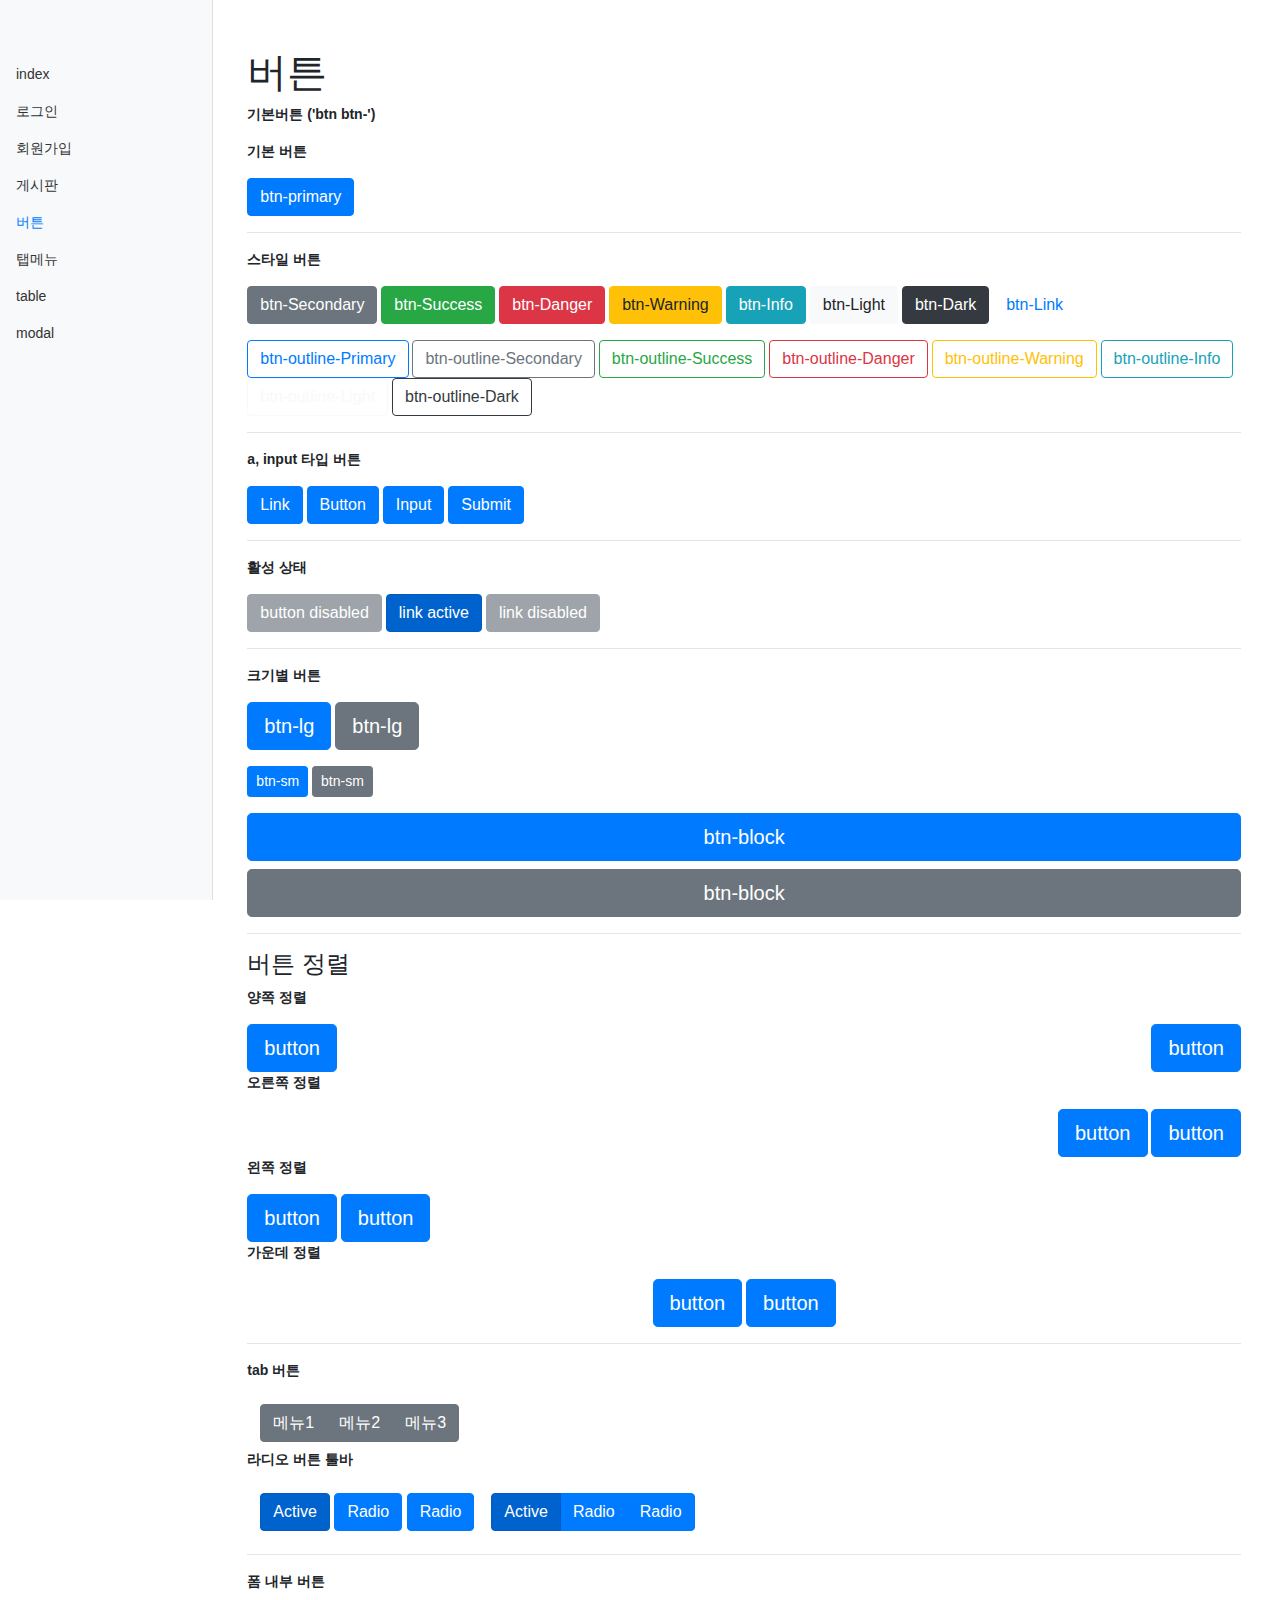
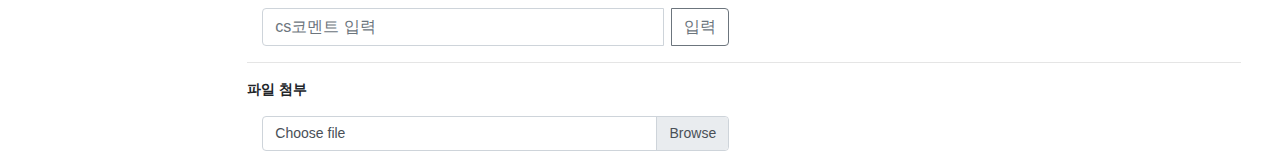
==== btn.html @ 397d5369 "어드민탬플릿" ====
<!doctype html>
<html lang="ko">

<head>
    <!-- Required meta tags -->
    <meta charset="utf-8">
    <meta name="viewport" content="width=device-width, initial-scale=1, shrink-to-fit=no">

    <!-- Bootstrap CSS -->
    <link rel="stylesheet" href="css/bootstrap.min.css" />
    <!-- admin custom CSS -->
    <link rel="stylesheet" href="css/admin_custom.css" />

    <title>어드민 템플릿-버튼</title>
</head>
<body>
    <!-- //mark : 컨테이너 -->
    <div class="container-fluid">
        <div class="row">
            <nav class="col-md-2 d-none d-md-block bg-light sidebar">
                <div class="sidebar-sticky">
                    <ul class="nav flex-column">
                        <li class="nav-item">
                            <a class="nav-link" href="index.html">
                                index
                            </a>
                        </li>
                        <li class="nav-item">
                            <a class="nav-link" href="login.html">
                                로그인
                            </a>
                        </li>
                        <li class="nav-item">
                            <a class="nav-link" href="join.html">
                                회원가입
                            </a>
                        </li>
                        <li class="nav-item">
                            <a class="nav-link" href="tabletype.html">
                                게시판
                            </a>
                        </li>
                        <li class="nav-item">
                            <a class="nav-link active" href="btn.html">
                                버튼
                            </a>
                        </li>
                        <li class="nav-item">
                            <a class="nav-link" href="tab.html">
                                탭메뉴
                            </a>
                        </li>
                        <li class="nav-item">
                            <a class="nav-link" href="table.html">
                                table
                            </a>
                        </li>
                        <li class="nav-item">
                            <a class="nav-link" href="modal.html">
                                modal
                            </a>
                        </li>
                    </ul>
                </div>
            </nav>
        </div>    
        
        <main role="main" class="col-md-9 ml-sm-auto col-lg-10 px-4">

            <h1>버튼</h1>
            <p><strong>기본버튼 ('btn btn-')</strong></p>

            <p><strong>기본 버튼</strong></p>
            <div>
                <button type="button" class="btn btn-primary">btn-primary</button>
            </div>
            <hr>

            <p><strong>스타일 버튼</strong></p>
            <p>
                <button type="button" class="btn btn-secondary">btn-Secondary</button>
                <button type="button" class="btn btn-success">btn-Success</button>
                <button type="button" class="btn btn-danger">btn-Danger</button>
                <button type="button" class="btn btn-warning">btn-Warning</button>
                <button type="button" class="btn btn-info">btn-Info</button>
                <button type="button" class="btn btn-light">btn-Light</button>
                <button type="button" class="btn btn-dark">btn-Dark</button>
                <button type="button" class="btn btn-link">btn-Link</button>  
            </p>
            <p>
                <button type="button" class="btn btn-outline-primary">btn-outline-Primary</button>
                <button type="button" class="btn btn-outline-secondary">btn-outline-Secondary</button>
                <button type="button" class="btn btn-outline-success">btn-outline-Success</button>
                <button type="button" class="btn btn-outline-danger">btn-outline-Danger</button>
                <button type="button" class="btn btn-outline-warning">btn-outline-Warning</button>
                <button type="button" class="btn btn-outline-info">btn-outline-Info</button>
                <button type="button" class="btn btn-outline-light">btn-outline-Light</button>
                <button type="button" class="btn btn-outline-dark">btn-outline-Dark</button>
            </p>
            <hr>

            <p><strong>a, input 타입 버튼</strong></p>
            <div>
                <a class="btn btn-primary" href="#" role="button">Link</a>
                <button class="btn btn-primary" type="submit">Button</button>
                <input class="btn btn-primary" type="button" value="Input">
                <input class="btn btn-primary" type="submit" value="Submit">
            </div>  
            <hr> 

            <p><strong>활성 상태</strong></p>
            <div>
                <button type="button" class="btn btn-secondary" disabled>button disabled</button>
                <a href="#" class="btn btn-primary active" role="button" aria-pressed="true">link active</a>
                <a href="#" class="btn btn-secondary disabled" role="button" aria-pressed="true">link disabled</a>
            </div>
            <hr>

            <p><strong>크기별 버튼</strong></p>
            <div>
                <p>
                    <button type="button" class="btn btn-primary btn-lg">btn-lg</button>
                    <button type="button" class="btn btn-secondary btn-lg">btn-lg</button>
                </p>
                <p>        
                    <button type="button" class="btn btn-primary btn-sm">btn-sm</button>
                    <button type="button" class="btn btn-secondary btn-sm">btn-sm</button>
                </p>          
                <p>
                    <button type="button" class="btn btn-primary btn-lg btn-block">btn-block</button>
                    <button type="button" class="btn btn-secondary btn-lg btn-block">btn-block</button>
                </p>
            </div>
            <hr>

            <h4>버튼 정렬</h4>
            <p><strong>양쪽 정렬</strong></p>
            <div class="row">
                <div class="col-6 text-left">
                    <button type="button" class="btn btn-primary btn-lg">button</button>
                </div>
                <div class="col-6 text-right">
                    <button type="button" class="btn btn-primary btn-lg">button</button>
                </div>
            </div>
            <p><strong>오른쪽 정렬</strong></p>
            <div class="row">
               <div class="col-12 text-right">
                    <div>   
                        <button type="button" class="btn btn-primary btn-lg">button</button>
                        <button type="button" class="btn btn-primary btn-lg">button</button>
                    </div>
                </div>
            </div>
            <p><strong>왼쪽 정렬</strong></p>
            <div class="row">
                <div class="col-12 text-left">
                   <div>
                        <button type="button" class="btn btn-primary btn-lg">button</button>
                        <button type="button" class="btn btn-primary btn-lg">button</button>
                    </div>
                </div>
            </div>
            <p><strong>가운데 정렬</strong></p>
            <div class="row">
                <div class="col-12 text-center">
                   <div>
                        <button type="button" class="btn btn-primary btn-lg">button</button>
                        <button type="button" class="btn btn-primary btn-lg">button</button>
                    </div>
                </div>
            </div>
            <hr>
            
            <p><strong>tab 버튼</strong></p>
            <div class="btn btn-group" role="group" aria-label="Basic example">
              <button type="button" class="btn btn-secondary">메뉴1</button>
              <button type="button" class="btn btn-secondary">메뉴2</button>
              <button type="button" class="btn btn-secondary">메뉴3</button>
            </div>

            <p><strong>라디오 버튼 툴바</strong></p>
            <div class="btn btn-group-toggle" data-toggle="buttons">
                <label class="btn btn-primary active">
                    <input type="radio" name="options" id="option1" autocomplete="off" checked> Active
                </label>
                <label class="btn btn-primary">
                    <input type="radio" name="options" id="option2" autocomplete="off"> Radio
                </label>
                <label class="btn btn-primary">
                    <input type="radio" name="options" id="option3" autocomplete="off"> Radio
                </label>
            </div>
            <div class="btn-group btn-group-toggle" data-toggle="buttons">
                <label class="btn btn-primary active">
                    <input type="radio" name="options" id="option" autocomplete="off" checked> Active
                </label>
                <label class="btn btn-primary">
                    <input type="radio" name="options" id="option" autocomplete="off"> Radio
                </label>
                <label class="btn btn-primary">
                    <input type="radio" name="options" id="option" autocomplete="off"> Radio
                </label>
            </div>
            <hr>
            
            <p><strong>폼 내부 버튼</strong></p>
            <div class="col-6 input-group">
                <input type="text" class="form-control mr-2" placeholder="cs코멘트 입력" aria-label="Recipient's username" aria-describedby="button-addon2">
                <div class="input-group-append">
                    <button class="btn btn-outline-secondary" type="button" id="button-addon2">입력</button>
                </div>
            </div>
            <hr>
            
            <p><strong>파일 첨부</strong></p>
            <div class="col-6 input-group">
                <div class="custom-file">
                    <input type="file" class="custom-file-input" id="inputGroupFile04" aria-describedby="inputGroupFileAddon04">
                    <label class="custom-file-label" for="inputGroupFile04">Choose file</label>
                </div>
            </div>
            

   
        </main>
        
    </div>
    <!-- end 컨테이너 -->


    <!-- Optional JavaScript -->
    <!-- jQuery first, then Popper.js, then Bootstrap JS -->
    <script src="js/jquery-3.4.1.min.js"></script>
    <script src="js/bootstrap.bundle.min.js"></script>
    <!-- admin custom JS -->
    <script src="js/admin_custom.js"></script>
    <script>
    </script>
</body>

</html>
---- css/admin_custom.css ----
@charset "utf-8";

body,
html {
    height: 100%;
}

body {
    font-size: .875rem;
}

.feather {
    width: 16px;
    height: 16px;
    vertical-align: text-bottom;
}

/*
 * Sidebar
 */

.sidebar {
    position: fixed;
    top: 0;
    bottom: 0;
    left: 0;
    z-index: 100;
    /* Behind the navbar */
    padding: 48px 0 0;
    /* Height of navbar */
    box-shadow: inset -1px 0 0 rgba(0, 0, 0, .1);
}

.sidebar-sticky {
    position: relative;
    top: 0;
    height: calc(100vh - 48px);
    padding-top: .5rem;
    overflow-x: hidden;
    overflow-y: auto;
    /* Scrollable contents if viewport is shorter than content. */
}

@supports ((position: -webkit-sticky) or (position: sticky)) {
    .sidebar-sticky {
        position: -webkit-sticky;
        position: sticky;
    }
}

.sidebar .nav-link {
    font-weight: 500;
    color: #333;
}

.sidebar .nav-link .feather {
    margin-right: 4px;
    color: #999;
}

.sidebar .nav-link.active {
    color: #007bff;
}

.sidebar .nav-link:hover .feather,
.sidebar .nav-link.active .feather {
    color: inherit;
}

.sidebar-heading {
    font-size: .75rem;
    text-transform: uppercase;
}

/*
 * Content
 */

[role="main"] {
    padding-top: 133px;
    /* Space for fixed navbar */
}

@media (min-width: 768px) {
    [role="main"] {
        padding-top: 48px;
        /* Space for fixed navbar */
    }
}

/*
 * //mark: Navbar
 */

.navbar-brand {
    padding-top: .75rem;
    padding-bottom: .75rem;
    font-size: 1rem;

}

.navbar .form-control {
    padding: .75rem 1rem;
    border-width: 0;
    border-radius: 0;
}

.form-control-dark {
    color: #fff;
    background-color: rgba(255, 255, 255, .1);
    border-color: rgba(255, 255, 255, .1);
}

.form-control-dark:focus {
    border-color: transparent;
    box-shadow: 0 0 0 3px rgba(255, 255, 255, .25);
}


/* //mark: login */
body.login_body {
    display: -ms-flexbox;
    display: flex;
    -ms-flex-align: center;
    align-items: center;
    padding-top: 40px;
    padding-bottom: 40px;
    background-color: #f5f5f5;
}

.form-signin {
    width: 100%;
    max-width: 330px;
    padding: 15px;
    margin: auto;
}

.form-signin .checkbox {
    font-weight: 400;
}

.form-signin .form-control {
    position: relative;
    box-sizing: border-box;
    height: auto;
    padding: 10px;
    font-size: 16px;
}

.form-signin .form-control:focus {
    z-index: 2;
}
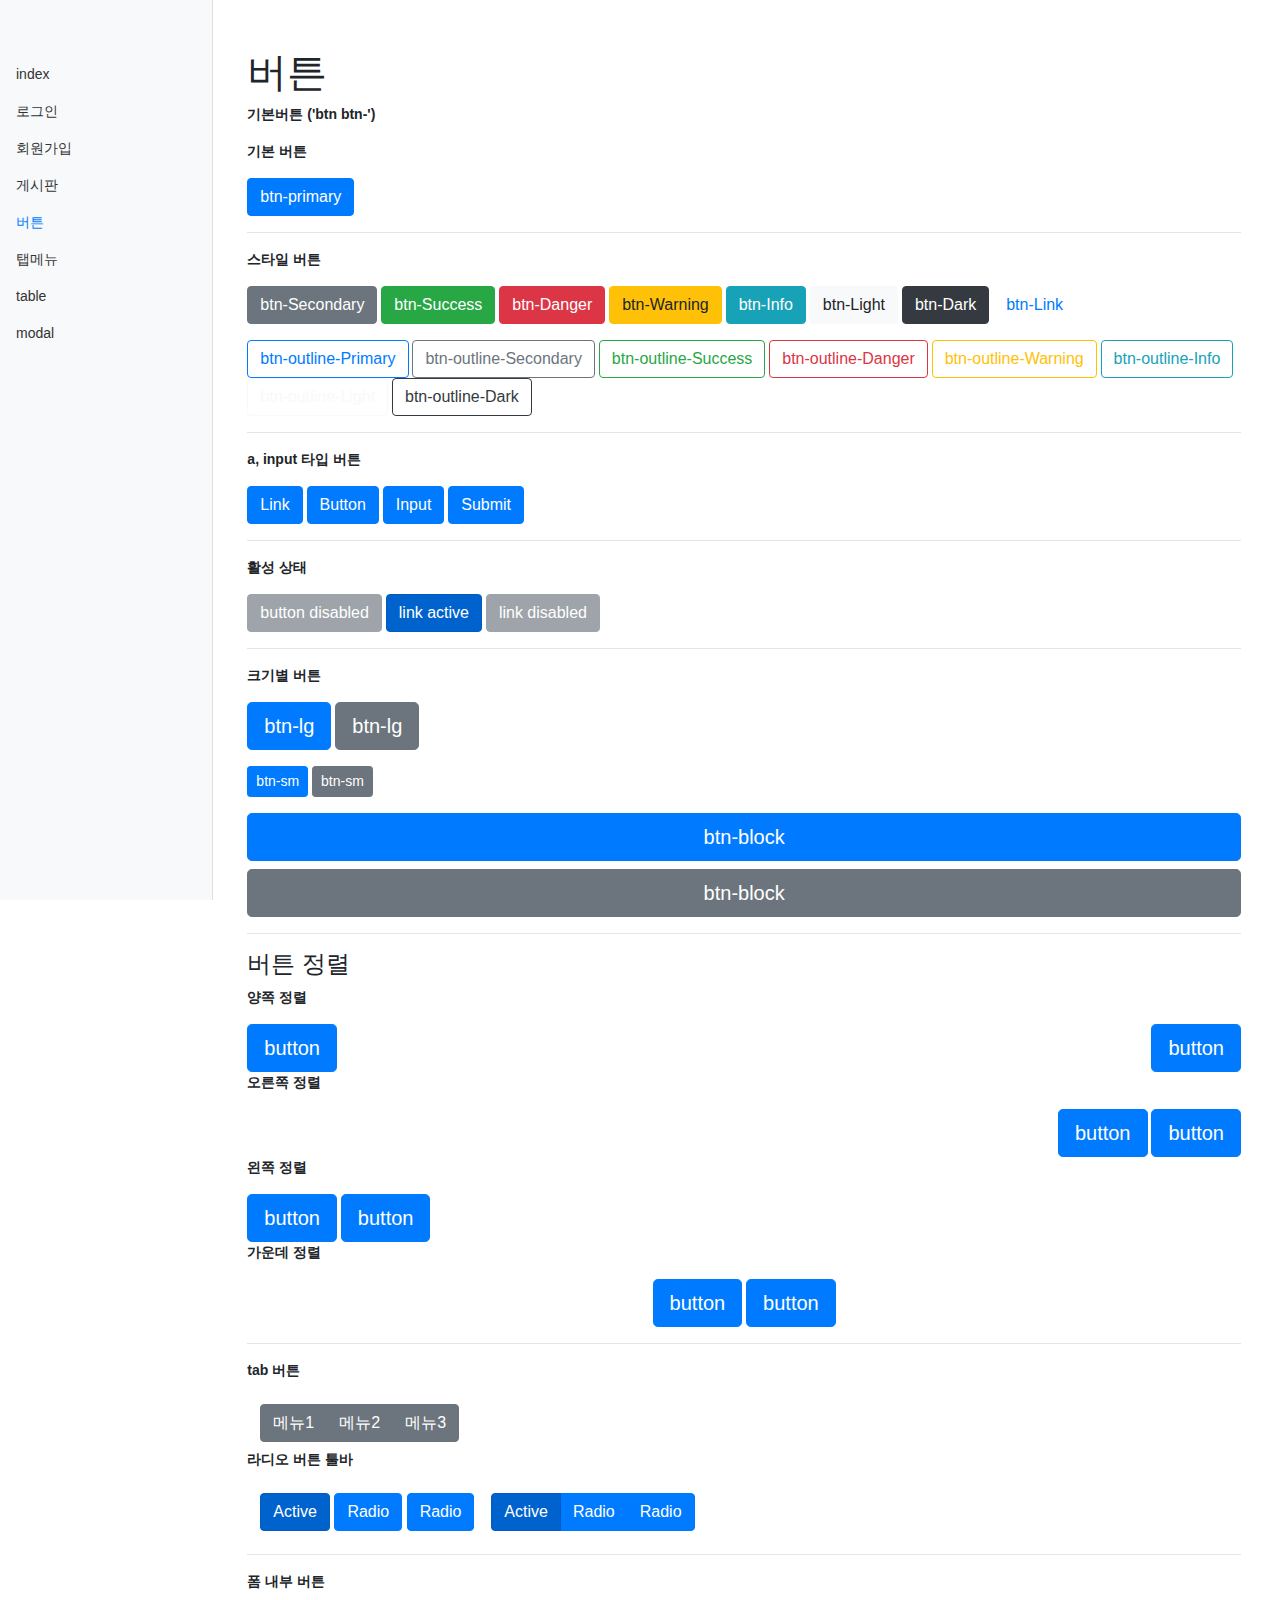
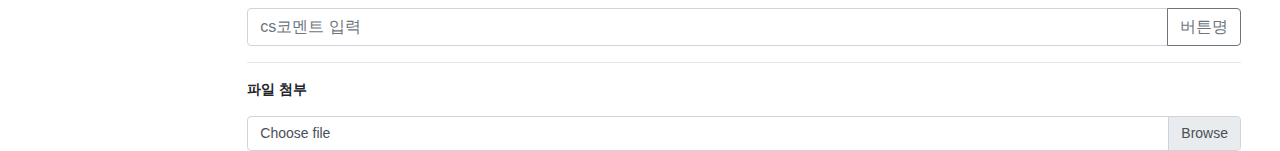
==== commit a441943e: "주소검색 모달 css 추가" ====
--- a/btn.html
+++ b/btn.html
@@ -205,16 +205,16 @@
             <hr>
             
             <p><strong>폼 내부 버튼</strong></p>
-            <div class="col-6 input-group">
-                <input type="text" class="form-control mr-2" placeholder="cs코멘트 입력" aria-label="Recipient's username" aria-describedby="button-addon2">
+            <div class="input-group">
+                <input type="text" class="form-control" placeholder="cs코멘트 입력" aria-label="Recipient's username" aria-describedby="button-addon2">
                 <div class="input-group-append">
-                    <button class="btn btn-outline-secondary" type="button" id="button-addon2">입력</button>
+                    <button class="btn btn-outline-secondary" type="button" id="button-addon2">버튼명</button>
                 </div>
             </div>
             <hr>
             
             <p><strong>파일 첨부</strong></p>
-            <div class="col-6 input-group">
+            <div class="input-group">
                 <div class="custom-file">
                     <input type="file" class="custom-file-input" id="inputGroupFile04" aria-describedby="inputGroupFileAddon04">
                     <label class="custom-file-label" for="inputGroupFile04">Choose file</label>
--- a/css/admin_custom.css
+++ b/css/admin_custom.css
@@ -150,3 +150,44 @@
 .form-signin .form-control:focus {
     z-index: 2;
 }
+
+/* modal */
+.modal-content .modal-header, 
+.modal-content .post_wrap .post_search,
+.modal-content .post_wrap .post_info{
+    padding: 20px;
+}
+.modal-content .post_wrap .post_body{
+    height: 350px;
+}
+.post_wrap .post_body .new_addr,
+.post_wrap .post_body .old_addr{
+    padding-bottom: 8px;
+}
+.post_wrap .post_body .border{
+    display: inline-block;
+    line-height: 38px;
+    width: 70px;
+    text-align: center;
+}
+.post_wrap .post_body .addr_txt{
+    display: inline-block;
+    margin-left: 20px;
+}
+.post_wrap .post_body .form-group .form-control,
+.post_wrap .post_body .form-group .btn{
+    margin-top: 15px;
+}
+.post_wrap .post_txt{
+    padding: 20px 20px 0 20px;
+}
+.post_wrap .post_txt strong{
+    float: left;
+    font-size: 16px;
+}
+.post_wrap .post_txt span{
+    float: right;
+}
+.post_body{
+    clear: both;
+}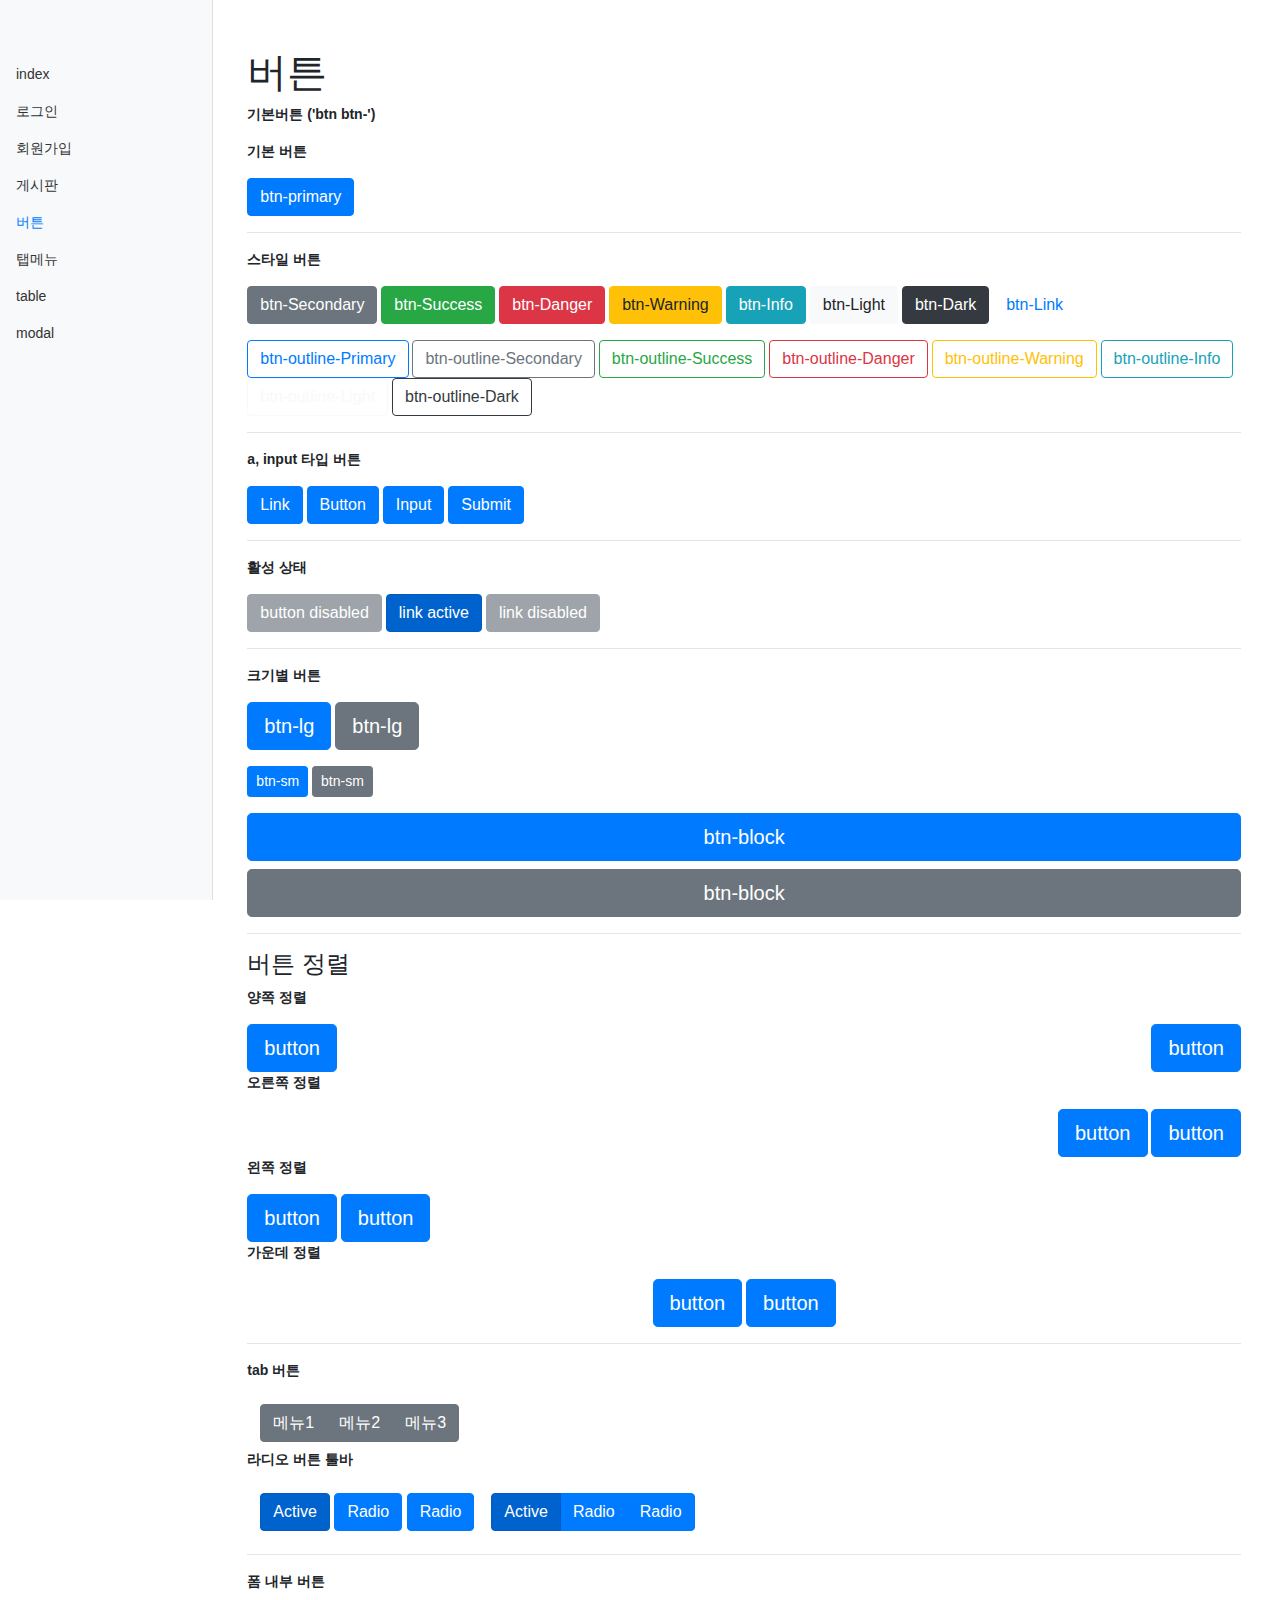
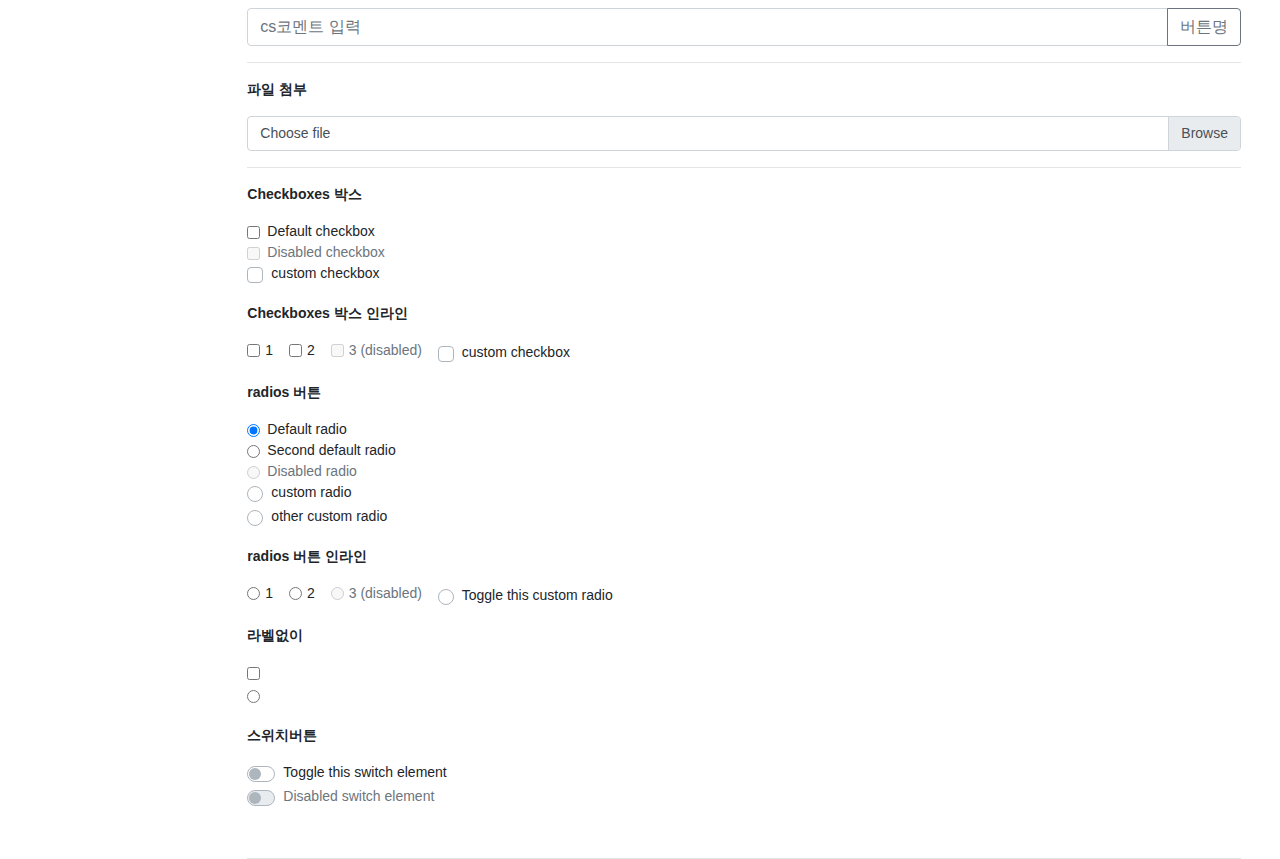
==== commit 1e230b96: "모달, 버튼 정리" ====
--- a/btn.html
+++ b/btn.html
@@ -221,6 +221,98 @@
                 </div>
             </div>
             
+            <hr class="mt-3 mb-3">
+            <p><strong>Checkboxes 박스</strong></p>
+            <div class="form-check">
+                <input class="form-check-input" type="checkbox" value="" id="defaultCheck1">
+                <label class="form-check-label" for="defaultCheck1">Default checkbox</label>
+            </div>
+            <div class="form-check">
+                <input class="form-check-input" type="checkbox" value="" id="defaultCheck2" disabled>
+                <label class="form-check-label" for="defaultCheck2">Disabled checkbox</label>
+            </div>
+            <div class="custom-control custom-checkbox">
+                <input type="checkbox" class="custom-control-input" id="customCheck1">
+                <label class="custom-control-label" for="customCheck1">custom checkbox</label>
+            </div>
+
+            <p class="mt-3"><strong>Checkboxes 박스 인라인</strong></p>
+            <div class="form-check form-check-inline">
+                <input class="form-check-input" type="checkbox" id="inlineCheckbox1" value="option1">
+                <label class="form-check-label" for="inlineCheckbox1">1</label>
+            </div>
+            <div class="form-check form-check-inline">
+                <input class="form-check-input" type="checkbox" id="inlineCheckbox2" value="option2">
+                <label class="form-check-label" for="inlineCheckbox2">2</label>
+            </div>
+            <div class="form-check form-check-inline">
+                <input class="form-check-input" type="checkbox" id="inlineCheckbox3" value="option3" disabled>
+                <label class="form-check-label" for="inlineCheckbox3">3 (disabled)</label>
+            </div>
+            <div class="custom-control custom-checkbox custom-control-inline">
+                <input type="checkbox" class="custom-control-input" id="custominlineCheck1">
+                <label class="custom-control-label" for="custominlineCheck1">custom checkbox</label>
+            </div>
+
+            <p class="mt-3"><strong>radios 버튼</strong></p>
+            <div class="form-check">
+                <input class="form-check-input" type="radio" name="exampleRadios" id="exampleRadios1" value="option1" checked>
+                <label class="form-check-label" for="exampleRadios1">Default radio</label>
+            </div>
+            <div class="form-check">
+                <input class="form-check-input" type="radio" name="exampleRadios" id="exampleRadios2" value="option2">
+                <label class="form-check-label" for="exampleRadios2">Second default radio</label>
+            </div>
+            <div class="form-check">
+                <input class="form-check-input" type="radio" name="exampleRadios" id="exampleRadios3" value="option3" disabled>
+                <label class="form-check-label" for="exampleRadios3">Disabled radio</label>
+            </div>
+            <div class="custom-control custom-radio">
+                <input type="radio" id="customRadio1" name="customRadio" class="custom-control-input">
+                <label class="custom-control-label" for="customRadio1">custom radio</label>
+            </div>
+            <div class="custom-control custom-radio">
+                <input type="radio" id="customRadio2" name="customRadio" class="custom-control-input">
+                <label class="custom-control-label" for="customRadio2">other custom radio</label>
+            </div>
+
+            <p class="mt-3"><strong>radios 버튼 인라인</strong></p>
+            <div class="form-check form-check-inline">
+                <input class="form-check-input" type="radio" name="inlineRadioOptions" id="inlineRadio1" value="option1">
+                <label class="form-check-label" for="inlineRadio1">1</label>
+            </div>
+            <div class="form-check form-check-inline">
+                <input class="form-check-input" type="radio" name="inlineRadioOptions" id="inlineRadio2" value="option2">
+                <label class="form-check-label" for="inlineRadio2">2</label>
+            </div>
+            <div class="form-check form-check-inline">
+                <input class="form-check-input" type="radio" name="inlineRadioOptions" id="inlineRadio3" value="option3" disabled>
+                <label class="form-check-label" for="inlineRadio3">3 (disabled)</label>
+            </div>
+            <div class="custom-control custom-radio custom-control-inline">
+                <input type="radio" id="customRadioInline1" name="customRadioInline1" class="custom-control-input">
+                <label class="custom-control-label" for="customRadioInline1">Toggle this custom radio</label>
+            </div>
+        
+            <p class="mt-3"><strong>라벨없이</strong></p>
+            <div class="form-check">
+                <input class="form-check-input position-static" type="checkbox" id="blankCheckbox" value="option1" aria-label="...">
+            </div>
+            <div class="form-check">
+                <input class="form-check-input position-static" type="radio" name="blankRadio" id="blankRadio1" value="option1" aria-label="...">
+            </div>
+        
+
+            <p class="mt-3"><strong>스위치버튼</strong></p>
+            <div class="custom-control custom-switch">
+                <input type="checkbox" class="custom-control-input" id="customSwitch1">
+                <label class="custom-control-label" for="customSwitch1">Toggle this switch element</label>
+            </div>
+            <div class="custom-control custom-switch">
+                <input type="checkbox" class="custom-control-input" disabled id="customSwitch2">
+                <label class="custom-control-label" for="customSwitch2">Disabled switch element</label>
+            </div>
+            <hr class="mt-5 mb-5">
 
    
         </main>
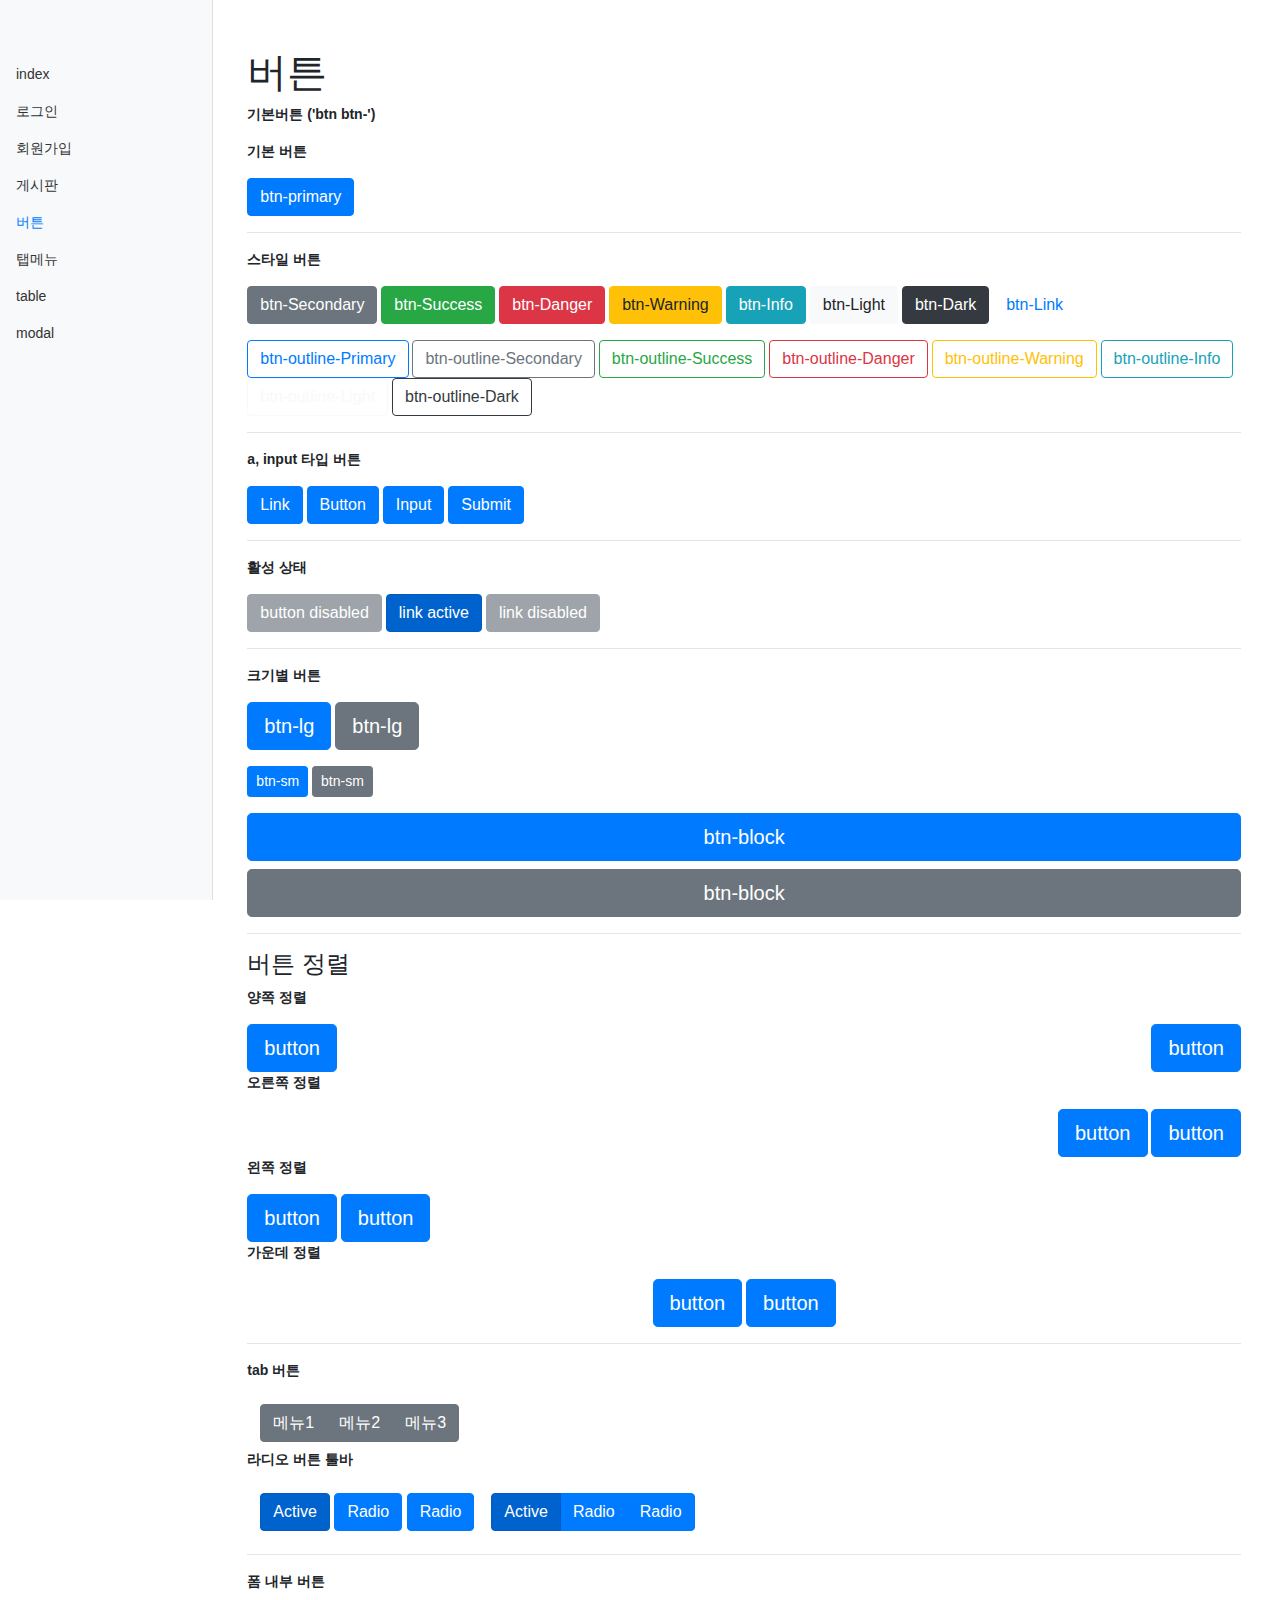
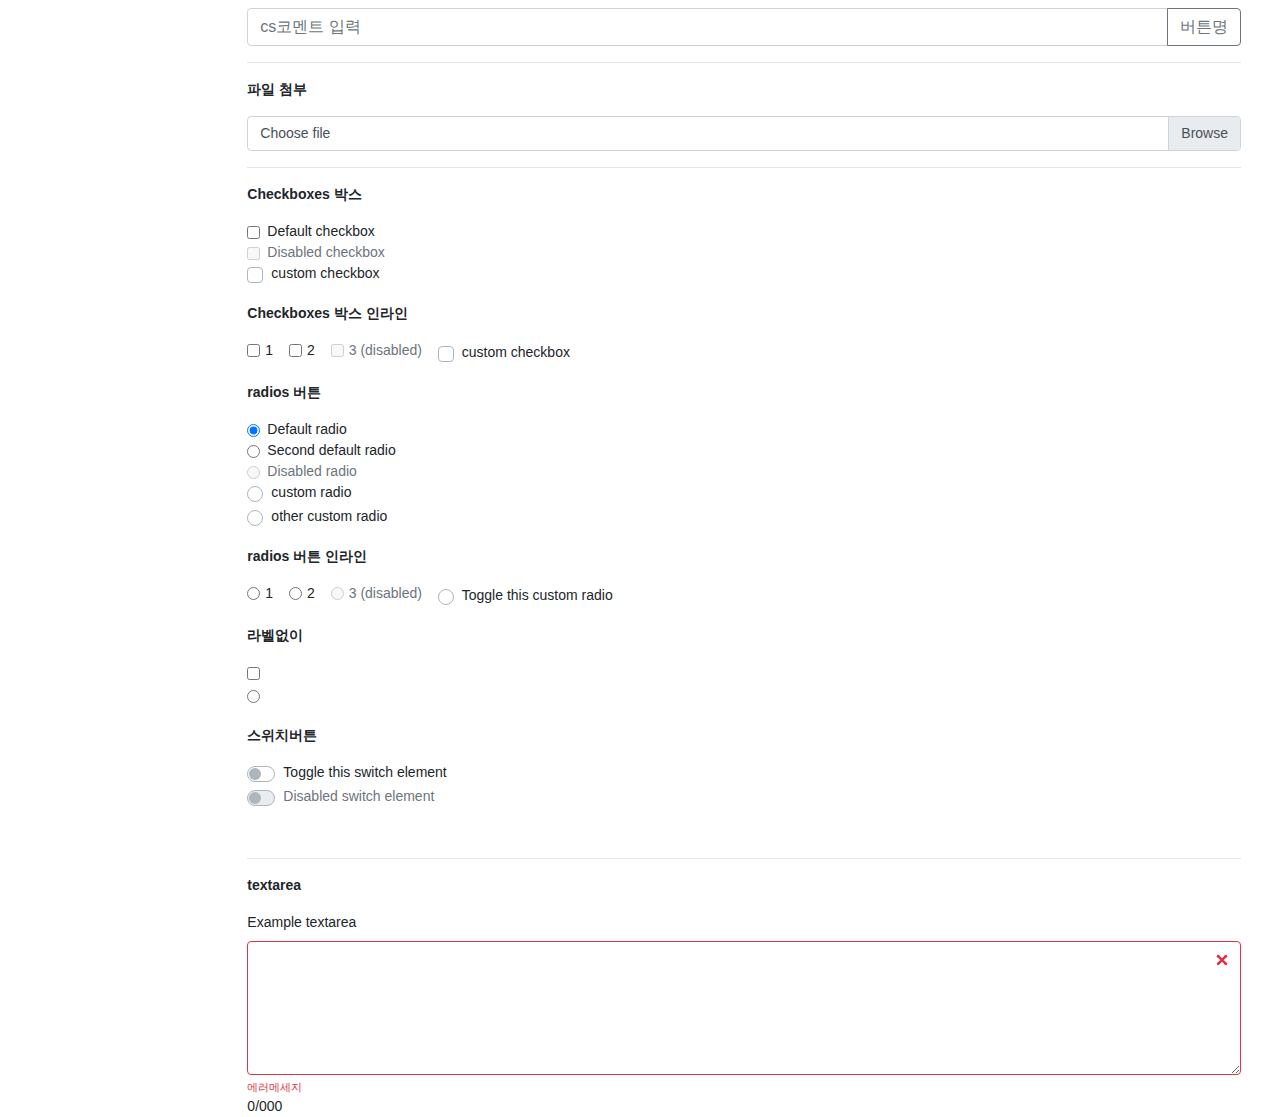
==== commit 4a9283fa: "textarea 추가" ====
--- a/btn.html
+++ b/btn.html
@@ -312,8 +312,17 @@
                 <input type="checkbox" class="custom-control-input" disabled id="customSwitch2">
                 <label class="custom-control-label" for="customSwitch2">Disabled switch element</label>
             </div>
-            <hr class="mt-5 mb-5">
-
+            <hr class="mt-5">
+
+            <p class="mt-3"><strong>textarea</strong></p>
+            <form class="was-validated">
+                <div class="form-group">
+                    <label for="exampleFormControlTextarea1">Example textarea</label>
+                    <textarea class="form-control" id="exampleFormControlTextarea1" rows="5" required></textarea>
+                    <div class="invalid-feedback">에러메세지</div>
+                    <div class="feedback_num"><span>0/000</span></div>
+                </div>
+            </form>
    
         </main>
         
--- a/css/admin_custom.css
+++ b/css/admin_custom.css
@@ -190,4 +190,8 @@
 }
 .post_body{
     clear: both;
-}+}
+.invalid-feedback.feedback_num span{
+    float: right;
+}
+
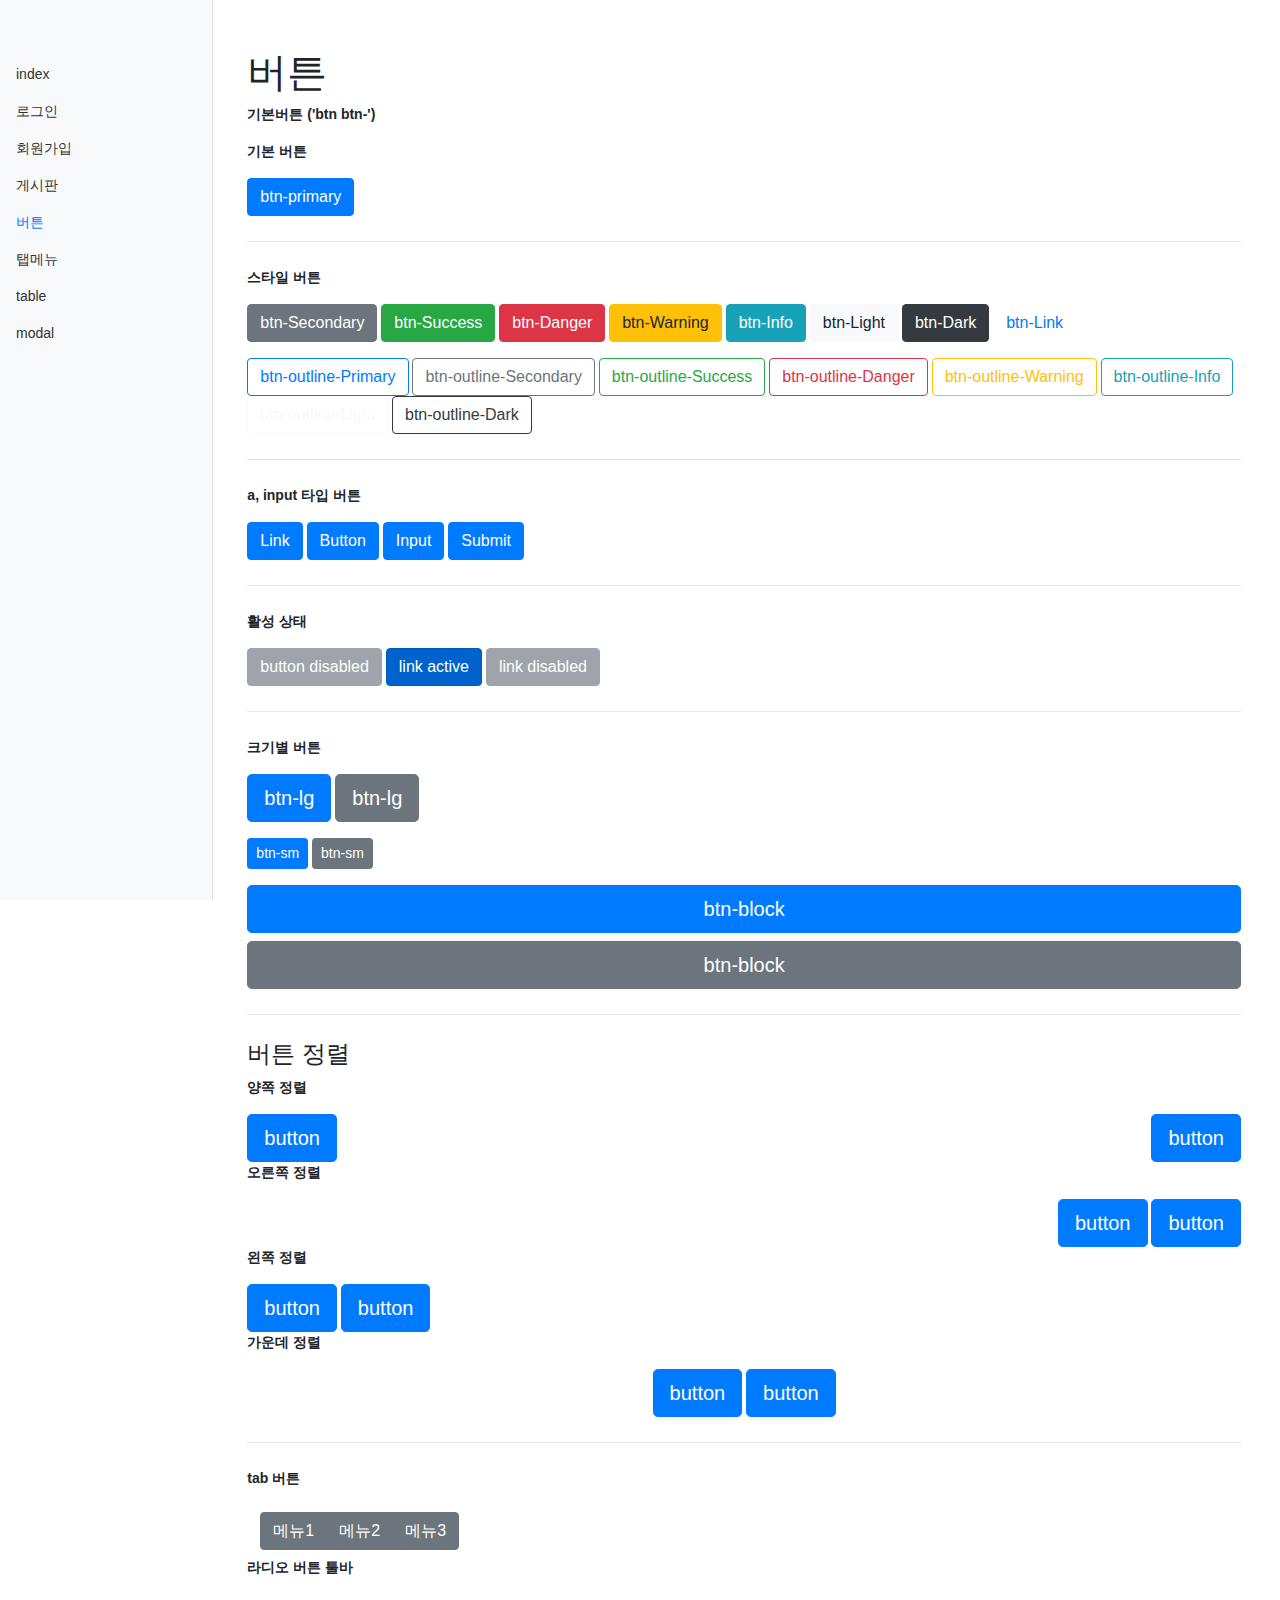
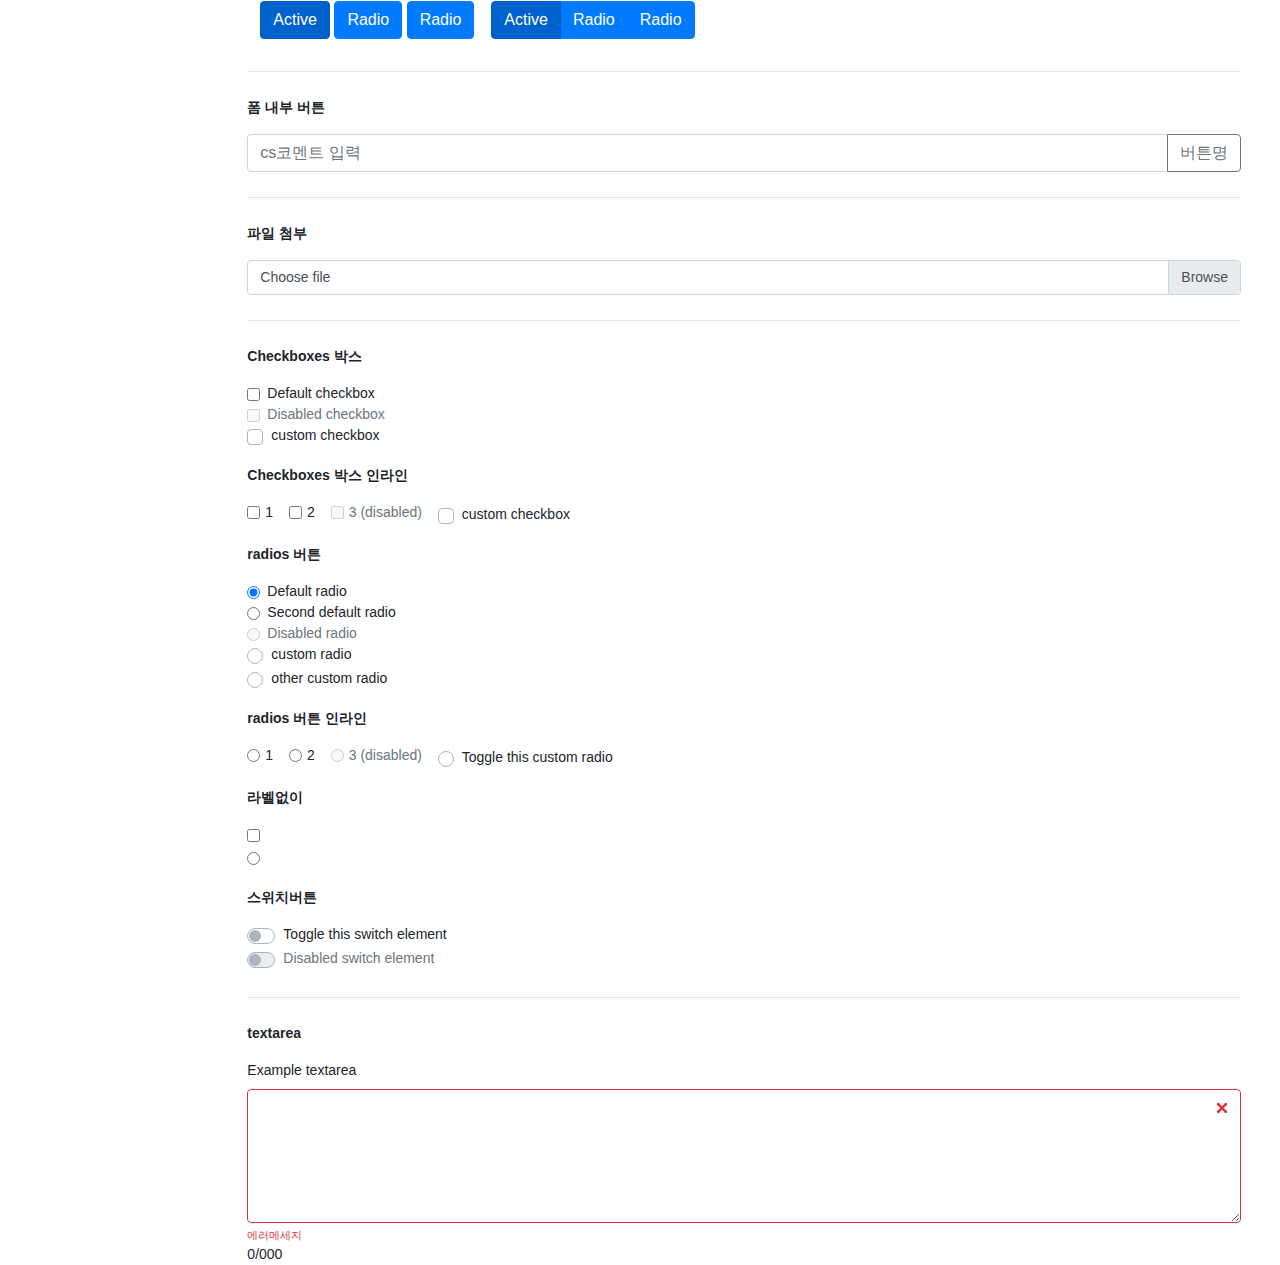
==== commit 7bdbeccf: "hr태그 css추가" ====
--- a/btn.html
+++ b/btn.html
@@ -99,7 +99,7 @@
             </p>
             <hr>
 
-            <p><strong>a, input 타입 버튼</strong></p>
+            <strong>a, input 타입 버튼</strong></p>
             <div>
                 <a class="btn btn-primary" href="#" role="button">Link</a>
                 <button class="btn btn-primary" type="submit">Button</button>
@@ -221,7 +221,7 @@
                 </div>
             </div>
             
-            <hr class="mt-3 mb-3">
+            <hr>
             <p><strong>Checkboxes 박스</strong></p>
             <div class="form-check">
                 <input class="form-check-input" type="checkbox" value="" id="defaultCheck1">
@@ -312,7 +312,7 @@
                 <input type="checkbox" class="custom-control-input" disabled id="customSwitch2">
                 <label class="custom-control-label" for="customSwitch2">Disabled switch element</label>
             </div>
-            <hr class="mt-5">
+            <hr>
 
             <p class="mt-3"><strong>textarea</strong></p>
             <form class="was-validated">
--- a/css/admin_custom.css
+++ b/css/admin_custom.css
@@ -151,47 +151,90 @@
     z-index: 2;
 }
 
-/* modal */
-.modal-content .modal-header, 
-.modal-content .post_wrap .post_search,
-.modal-content .post_wrap .post_info{
+hr{
+    margin-top: 25px;
+    margin-bottom: 25px;
+}
+
+/* 우편번호 modal */
+.postmodal_content .postmodal_header, 
+.postmodal_content .postmodal_wrap .postmodal_search,
+.postmodal_content .postmodal_wrap .postmodal_info{
     padding: 20px;
 }
-.modal-content .post_wrap .post_body{
+.postmodal_wrap .postmodal_txt{
+    padding: 20px 20px 0 20px;
+}
+.postmodal_wrap .postmodal_txt strong{
+    float: left;
+    font-size: 16px;
+}
+.postmodal_wrap .postmodal_txt span{
+    float: right;
+}
+.postmodal_body{
+    clear: both;
+}
+.postmodal_content .postmodal_wrap .postmodal_body{
     height: 350px;
 }
-.post_wrap .post_body .new_addr,
-.post_wrap .post_body .old_addr{
-    padding-bottom: 8px;
-}
-.post_wrap .post_body .border{
+.postmodal_wrap .postmodal_body ul{
+    list-style: none;
+    padding-left: 0px;
+}
+.postmodal_wrap .postmodal_body input[type="radio"] {
+    overflow: hidden;
+    border: 0;
+    position: absolute;
+    width: 1px;
+    height: 1px;
+    clip: rect(1px, 1px, 1px, 1px);
+    clip-path: inset(50%);
+}
+.postmodal_wrap .postmodal_body li label{
+    display: block;
+    padding: 10px;
+    font-size: 15px;
+}
+.postmodal_wrap .postmodal_body li input.form-check-input:checked+label{
+    background: #f7f7f7;
+    border: 1px solid #007bff;
+}
+.postmodal_wrap .postmodal_body li input.form-check-input.selected + label{
+    background: #ffffff;
+    border: 1px solid #ffffff;
+}
+.postmodal_wrap .postmodal_body .form-check-label .new_addr{
+    padding-bottom: 7px;
+}
+.postmodal_wrap .postmodal_body .form-check-label .border{
     display: inline-block;
     line-height: 38px;
     width: 70px;
     text-align: center;
 }
-.post_wrap .post_body .addr_txt{
+.postmodal_wrap .postmodal_body .form-check-label .addr_txt{
     display: inline-block;
     margin-left: 20px;
 }
-.post_wrap .post_body .form-group .form-control,
-.post_wrap .post_body .form-group .btn{
+.postmodal_wrap .postmodal_body .form-group .form-control,
+.postmodal_wrap .postmodal_body .form-group .btn{
     margin-top: 15px;
 }
-.post_wrap .post_txt{
-    padding: 20px 20px 0 20px;
-}
-.post_wrap .post_txt strong{
-    float: left;
-    font-size: 16px;
-}
-.post_wrap .post_txt span{
-    float: right;
-}
-.post_body{
-    clear: both;
-}
-.invalid-feedback.feedback_num span{
-    float: right;
-}
-
+
+.postmodal_content .postmodal_wrap .postmodal_info div{
+    margin-top: 16px;
+}
+
+/* 이메일문의 modal */
+.emailmodal_content .emailmodal_header .email_close{
+    position: absolute;
+    right: 20px;
+}
+.modal-content.emailmodal_content .emailmodal_body div{
+    margin-top: 16px;
+}
+.modal-content.emailmodal_content .emailmodal_footer{
+    text-align: center;
+    margin-bottom: 16px;
+}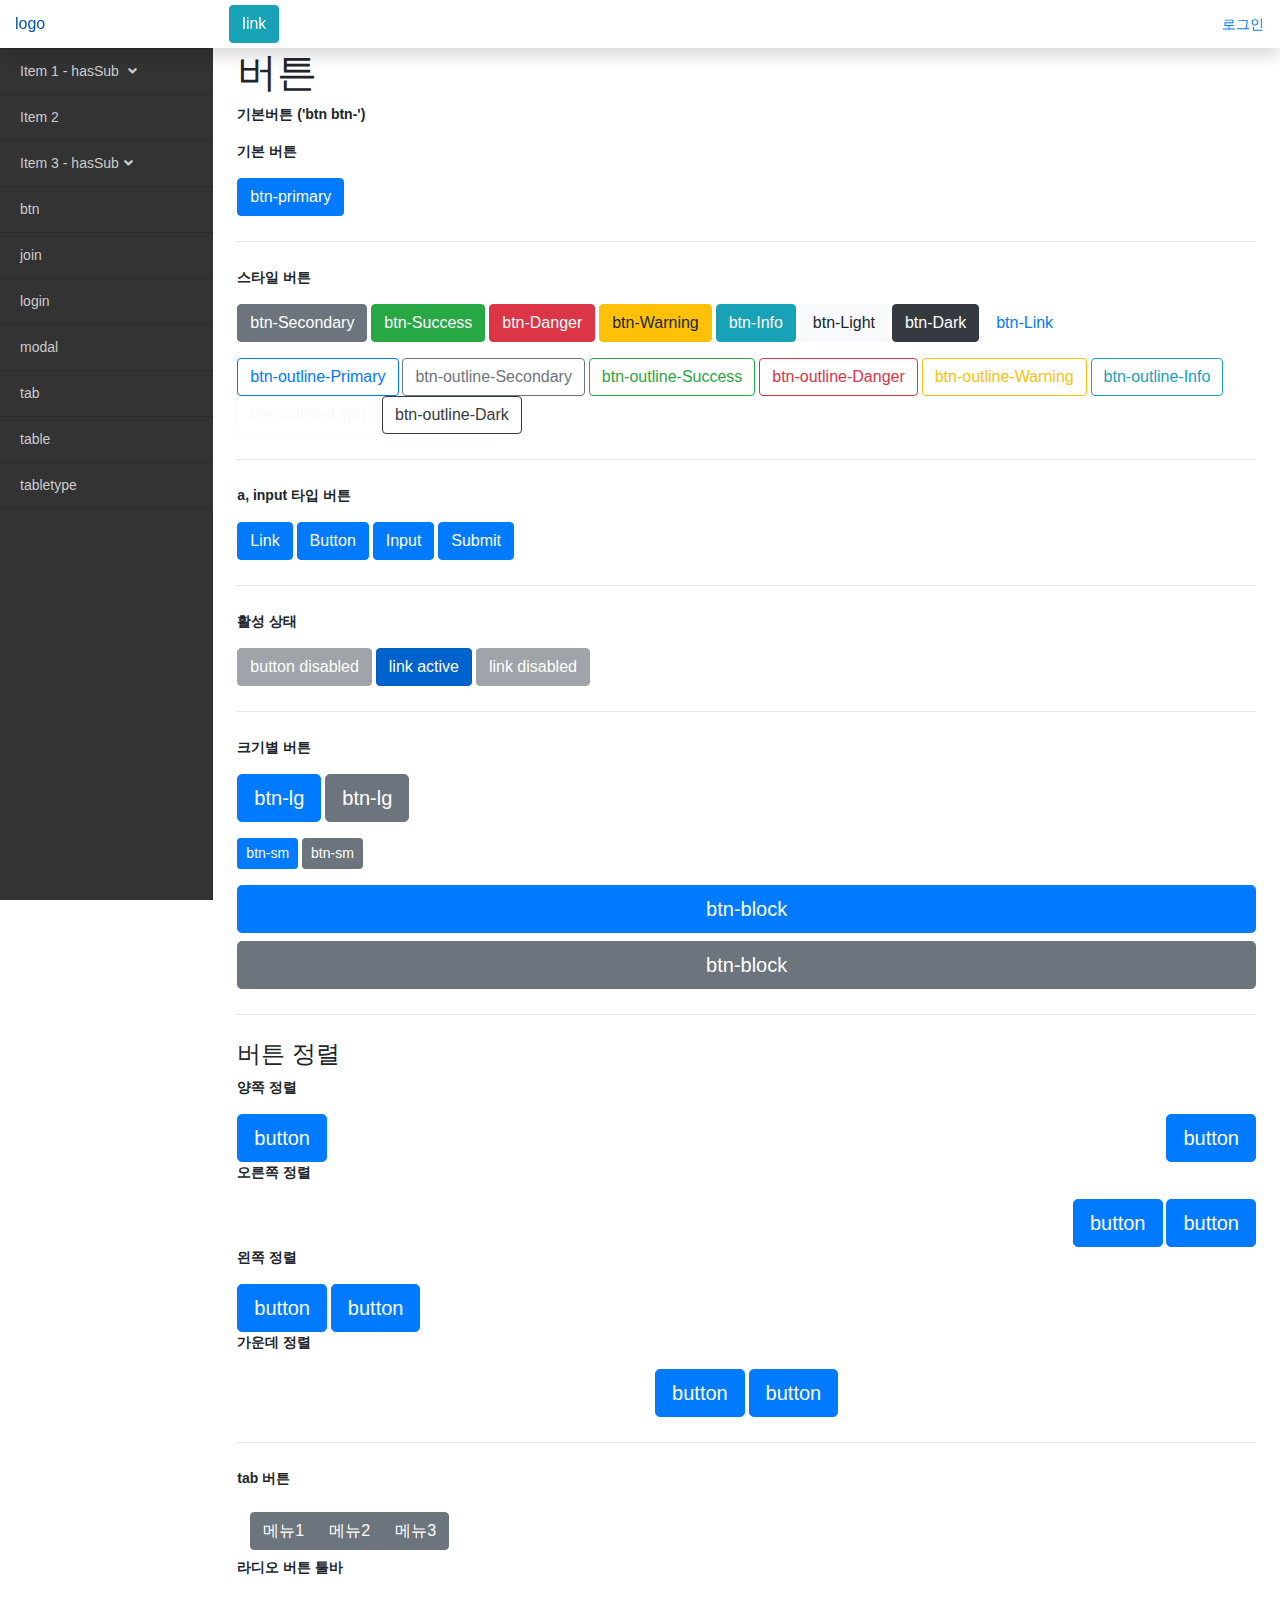
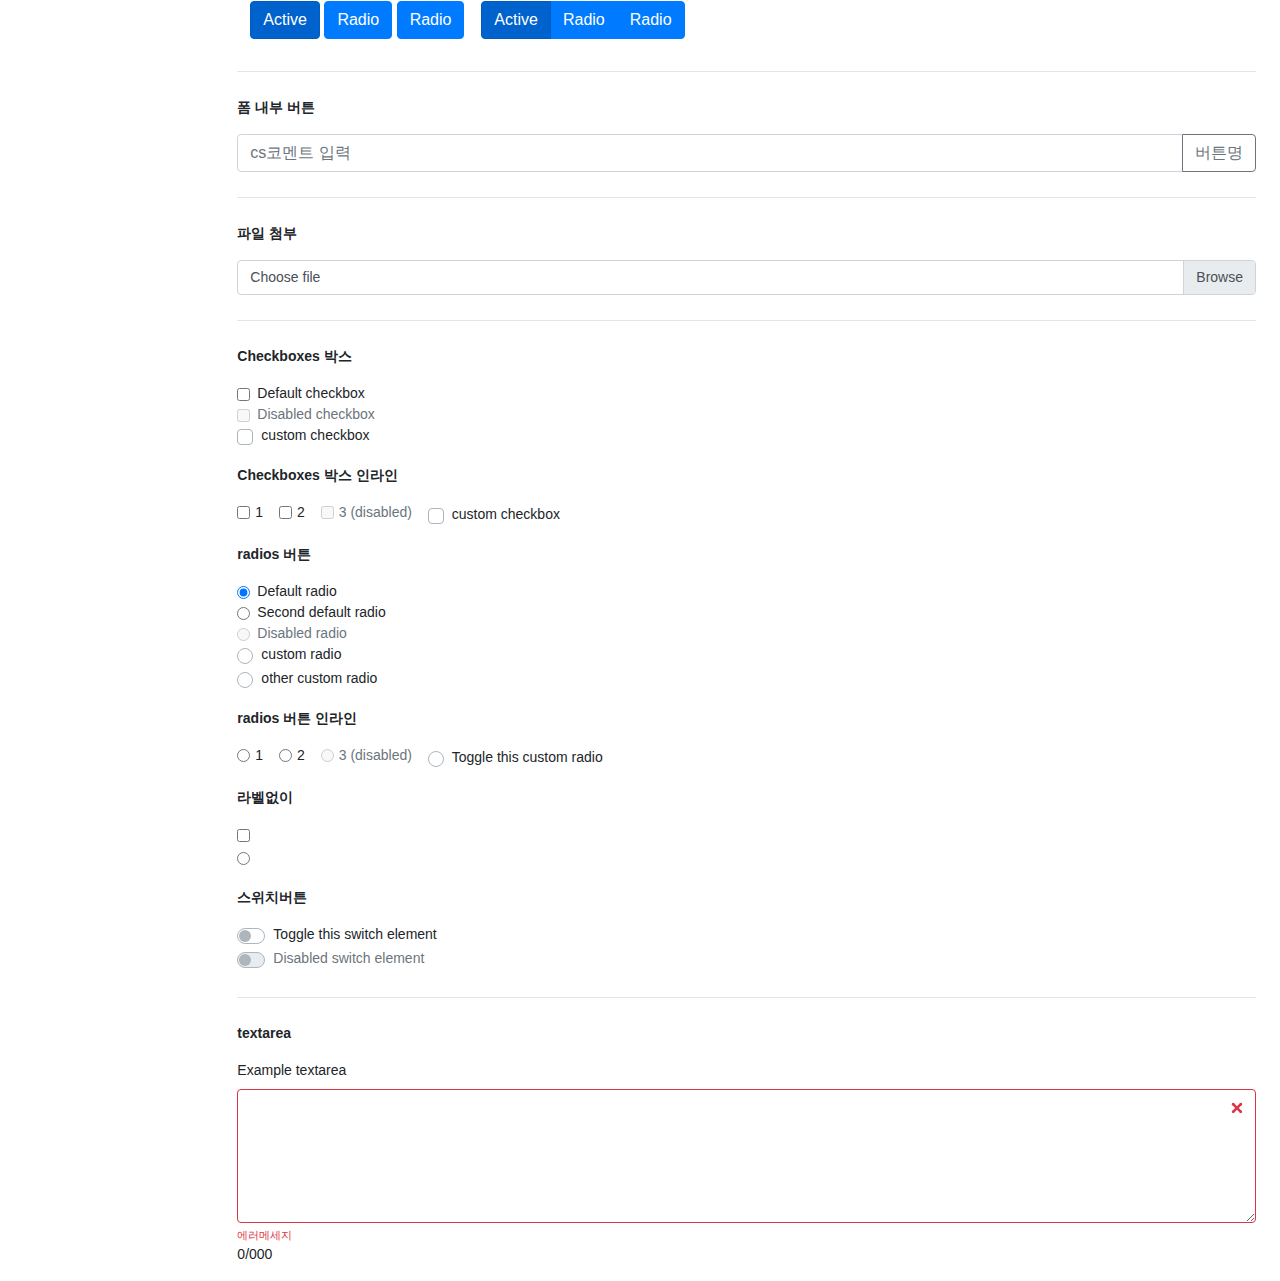
==== commit 0216f465: "사이드바 정렬" ====
--- a/btn.html
+++ b/btn.html
@@ -7,336 +7,341 @@
     <meta name="viewport" content="width=device-width, initial-scale=1, shrink-to-fit=no">
 
     <!-- Bootstrap CSS -->
-    <link rel="stylesheet" href="css/bootstrap.min.css" />
+    <link rel="stylesheet" href="/css/bootstrap.min.css" />
     <!-- admin custom CSS -->
-    <link rel="stylesheet" href="css/admin_custom.css" />
-
-    <title>어드민 템플릿-버튼</title>
+    <link rel="stylesheet" href="/css/admin_custom.css" />
+
+    <!-- Optional JavaScript -->
+    <!-- jQuery first, then Popper.js, then Bootstrap JS -->
+    <script src="/js/jquery-3.4.1.min.js"></script>
+    <script src="/js/bootstrap.bundle.min.js"></script>
+    <!-- admin custom JS -->
+    <script src="/js/admin_custom.js"></script>
+
+    <title>어드민 템플릿</title>
 </head>
+
 <body>
+
+    <!-- //mark : (sta) 상단 nav -->
+    <nav class="navbar bg-white fixed-top flex-md-nowrap p-0 shadow">
+        <a class="navbar-brand col-sm-3 col-md-2 mr-0" href="#">logo</a>
+        <div class="navbar-collapse px-3">
+            <div class="btn-group" role="group" aria-label="Basic example">
+                <button type="button" class="btn btn-info">link</button>
+            </div>
+        </div>
+        <ul class="navbar-nav px-3">
+            <li class="nav-item text-nowrap">
+                <a class="nav-link" href="#">로그인</a>
+                <!-- <a class="nav-link" href="#">Sign out</a> -->
+            </li>
+        </ul>
+    </nav>
+    <!-- (end) 상단 nav -->
     <!-- //mark : 컨테이너 -->
     <div class="container-fluid">
         <div class="row">
-            <nav class="col-md-2 d-none d-md-block bg-light sidebar">
-                <div class="sidebar-sticky">
-                    <ul class="nav flex-column">
-                        <li class="nav-item">
-                            <a class="nav-link" href="index.html">
-                                index
-                            </a>
-                        </li>
-                        <li class="nav-item">
-                            <a class="nav-link" href="login.html">
-                                로그인
-                            </a>
-                        </li>
-                        <li class="nav-item">
-                            <a class="nav-link" href="join.html">
-                                회원가입
-                            </a>
-                        </li>
-                        <li class="nav-item">
-                            <a class="nav-link" href="tabletype.html">
-                                게시판
-                            </a>
-                        </li>
-                        <li class="nav-item">
-                            <a class="nav-link active" href="btn.html">
-                                버튼
-                            </a>
-                        </li>
-                        <li class="nav-item">
-                            <a class="nav-link" href="tab.html">
-                                탭메뉴
-                            </a>
-                        </li>
-                        <li class="nav-item">
-                            <a class="nav-link" href="table.html">
-                                table
-                            </a>
-                        </li>
-                        <li class="nav-item">
-                            <a class="nav-link" href="modal.html">
-                                modal
-                            </a>
-                        </li>
-                    </ul>
+            <nav id="sidebar" class="col-md-2 d-none d-md-block">
+                <div class="list-group panel">
+                    <a href="#menu1" class="list-group-item collapsed" data-toggle="collapse" data-parent="#sidebar"
+                        aria-expanded="false"><span class="hidden-sm-down">Item 1 - hasSub</span>
+                    </a>
+                    <div class="collapse" id="menu1">
+                        <a href="#" class="list-group-item" data-parent="#menu1">Subitem 2</a>
+                        <a href="#" class="list-group-item" data-parent="#menu1">Subitem 3</a>
+                    </div>
+                    <a href="#" class="list-group-item collapsed" data-parent="#sidebar">
+                        <span class="hidden-sm-down">Item 2</span></a>
+                    <a href="#menu3" class="list-group-item collapsed" data-toggle="collapse" data-parent="#sidebar"
+                        aria-expanded="false"><span class="hidden-sm-down">Item 3 - hasSub</span></a>
+                    <div class="collapse" id="menu3">
+                        <a href="#" class="list-group-item" data-parent="#menu3">3.1</a>
+                        <a href="#" class="list-group-item" data-parent="#menu3">3.3</a>
+                    </div>
+                    <a href="./btn.html" class="list-group-item collapsed" data-parent="#sidebar">
+                        <span class="hidden-sm-down">btn</span></a>
+                    <a href="./join.html" class="list-group-item collapsed" data-parent="#sidebar">
+                        <span class="hidden-sm-down">join</span></a>
+                    <a href="./login.html" class="list-group-item collapsed" data-parent="#sidebar">
+                        <span class="hidden-sm-down">login</span></a>
+                    <a href="./modal.html" class="list-group-item collapsed" data-parent="#sidebar"><span
+                            class="hidden-sm-down">modal</span></a>
+                    <a href="./tab.html" class="list-group-item collapsed" data-parent="#sidebar">
+                        <span class="hidden-sm-down">tab</span></a>
+                    <a href="./table.html" class="list-group-item collapsed" data-parent="#sidebar">
+                        <span class="hidden-sm-down">table</span></a>
+                    <a href="./tabletype.html" class="list-group-item collapsed" data-parent="#sidebar">
+                        <span class="hidden-sm-down">tabletype</span></a>
                 </div>
             </nav>
-        </div>    
-        
-        <main role="main" class="col-md-9 ml-sm-auto col-lg-10 px-4">
-
-            <h1>버튼</h1>
-            <p><strong>기본버튼 ('btn btn-')</strong></p>
-
-            <p><strong>기본 버튼</strong></p>
-            <div>
-                <button type="button" class="btn btn-primary">btn-primary</button>
-            </div>
-            <hr>
-
-            <p><strong>스타일 버튼</strong></p>
-            <p>
-                <button type="button" class="btn btn-secondary">btn-Secondary</button>
-                <button type="button" class="btn btn-success">btn-Success</button>
-                <button type="button" class="btn btn-danger">btn-Danger</button>
-                <button type="button" class="btn btn-warning">btn-Warning</button>
-                <button type="button" class="btn btn-info">btn-Info</button>
-                <button type="button" class="btn btn-light">btn-Light</button>
-                <button type="button" class="btn btn-dark">btn-Dark</button>
-                <button type="button" class="btn btn-link">btn-Link</button>  
-            </p>
-            <p>
-                <button type="button" class="btn btn-outline-primary">btn-outline-Primary</button>
-                <button type="button" class="btn btn-outline-secondary">btn-outline-Secondary</button>
-                <button type="button" class="btn btn-outline-success">btn-outline-Success</button>
-                <button type="button" class="btn btn-outline-danger">btn-outline-Danger</button>
-                <button type="button" class="btn btn-outline-warning">btn-outline-Warning</button>
-                <button type="button" class="btn btn-outline-info">btn-outline-Info</button>
-                <button type="button" class="btn btn-outline-light">btn-outline-Light</button>
-                <button type="button" class="btn btn-outline-dark">btn-outline-Dark</button>
-            </p>
-            <hr>
-
-            <strong>a, input 타입 버튼</strong></p>
-            <div>
-                <a class="btn btn-primary" href="#" role="button">Link</a>
-                <button class="btn btn-primary" type="submit">Button</button>
-                <input class="btn btn-primary" type="button" value="Input">
-                <input class="btn btn-primary" type="submit" value="Submit">
-            </div>  
-            <hr> 
-
-            <p><strong>활성 상태</strong></p>
-            <div>
-                <button type="button" class="btn btn-secondary" disabled>button disabled</button>
-                <a href="#" class="btn btn-primary active" role="button" aria-pressed="true">link active</a>
-                <a href="#" class="btn btn-secondary disabled" role="button" aria-pressed="true">link disabled</a>
-            </div>
-            <hr>
-
-            <p><strong>크기별 버튼</strong></p>
-            <div>
+
+            <main role="main" class="col-md-9 ml-sm-auto col-lg-10 px-4">
+
+                <h1>버튼</h1>
+                <p><strong>기본버튼 ('btn btn-')</strong></p>
+    
+                <p><strong>기본 버튼</strong></p>
+                <div>
+                    <button type="button" class="btn btn-primary">btn-primary</button>
+                </div>
+                <hr>
+    
+                <p><strong>스타일 버튼</strong></p>
                 <p>
-                    <button type="button" class="btn btn-primary btn-lg">btn-lg</button>
-                    <button type="button" class="btn btn-secondary btn-lg">btn-lg</button>
+                    <button type="button" class="btn btn-secondary">btn-Secondary</button>
+                    <button type="button" class="btn btn-success">btn-Success</button>
+                    <button type="button" class="btn btn-danger">btn-Danger</button>
+                    <button type="button" class="btn btn-warning">btn-Warning</button>
+                    <button type="button" class="btn btn-info">btn-Info</button>
+                    <button type="button" class="btn btn-light">btn-Light</button>
+                    <button type="button" class="btn btn-dark">btn-Dark</button>
+                    <button type="button" class="btn btn-link">btn-Link</button>  
                 </p>
-                <p>        
-                    <button type="button" class="btn btn-primary btn-sm">btn-sm</button>
-                    <button type="button" class="btn btn-secondary btn-sm">btn-sm</button>
-                </p>          
                 <p>
-                    <button type="button" class="btn btn-primary btn-lg btn-block">btn-block</button>
-                    <button type="button" class="btn btn-secondary btn-lg btn-block">btn-block</button>
+                    <button type="button" class="btn btn-outline-primary">btn-outline-Primary</button>
+                    <button type="button" class="btn btn-outline-secondary">btn-outline-Secondary</button>
+                    <button type="button" class="btn btn-outline-success">btn-outline-Success</button>
+                    <button type="button" class="btn btn-outline-danger">btn-outline-Danger</button>
+                    <button type="button" class="btn btn-outline-warning">btn-outline-Warning</button>
+                    <button type="button" class="btn btn-outline-info">btn-outline-Info</button>
+                    <button type="button" class="btn btn-outline-light">btn-outline-Light</button>
+                    <button type="button" class="btn btn-outline-dark">btn-outline-Dark</button>
                 </p>
-            </div>
-            <hr>
-
-            <h4>버튼 정렬</h4>
-            <p><strong>양쪽 정렬</strong></p>
-            <div class="row">
-                <div class="col-6 text-left">
-                    <button type="button" class="btn btn-primary btn-lg">button</button>
-                </div>
-                <div class="col-6 text-right">
-                    <button type="button" class="btn btn-primary btn-lg">button</button>
-                </div>
-            </div>
-            <p><strong>오른쪽 정렬</strong></p>
-            <div class="row">
-               <div class="col-12 text-right">
-                    <div>   
+                <hr>
+    
+                <p><strong>a, input 타입 버튼</strong></p>
+                <div>
+                    <a class="btn btn-primary" href="#" role="button">Link</a>
+                    <button class="btn btn-primary" type="submit">Button</button>
+                    <input class="btn btn-primary" type="button" value="Input">
+                    <input class="btn btn-primary" type="submit" value="Submit">
+                </div>  
+                <hr> 
+    
+                <p><strong>활성 상태</strong></p>
+                <div>
+                    <button type="button" class="btn btn-secondary" disabled>button disabled</button>
+                    <a href="#" class="btn btn-primary active" role="button" aria-pressed="true">link active</a>
+                    <a href="#" class="btn btn-secondary disabled" role="button" aria-pressed="true">link disabled</a>
+                </div>
+                <hr>
+    
+                <p><strong>크기별 버튼</strong></p>
+                <div>
+                    <p>
+                        <button type="button" class="btn btn-primary btn-lg">btn-lg</button>
+                        <button type="button" class="btn btn-secondary btn-lg">btn-lg</button>
+                    </p>
+                    <p>        
+                        <button type="button" class="btn btn-primary btn-sm">btn-sm</button>
+                        <button type="button" class="btn btn-secondary btn-sm">btn-sm</button>
+                    </p>          
+                    <p>
+                        <button type="button" class="btn btn-primary btn-lg btn-block">btn-block</button>
+                        <button type="button" class="btn btn-secondary btn-lg btn-block">btn-block</button>
+                    </p>
+                </div>
+                <hr>
+    
+                <h4>버튼 정렬</h4>
+                <p><strong>양쪽 정렬</strong></p>
+                <div class="row">
+                    <div class="col-6 text-left">
                         <button type="button" class="btn btn-primary btn-lg">button</button>
+                    </div>
+                    <div class="col-6 text-right">
                         <button type="button" class="btn btn-primary btn-lg">button</button>
                     </div>
                 </div>
-            </div>
-            <p><strong>왼쪽 정렬</strong></p>
-            <div class="row">
-                <div class="col-12 text-left">
-                   <div>
-                        <button type="button" class="btn btn-primary btn-lg">button</button>
-                        <button type="button" class="btn btn-primary btn-lg">button</button>
-                    </div>
-                </div>
-            </div>
-            <p><strong>가운데 정렬</strong></p>
-            <div class="row">
-                <div class="col-12 text-center">
-                   <div>
-                        <button type="button" class="btn btn-primary btn-lg">button</button>
-                        <button type="button" class="btn btn-primary btn-lg">button</button>
-                    </div>
-                </div>
-            </div>
-            <hr>
+                <p><strong>오른쪽 정렬</strong></p>
+                <div class="row">
+                   <div class="col-12 text-right">
+                        <div>   
+                            <button type="button" class="btn btn-primary btn-lg">button</button>
+                            <button type="button" class="btn btn-primary btn-lg">button</button>
+                        </div>
+                    </div>
+                </div>
+                <p><strong>왼쪽 정렬</strong></p>
+                <div class="row">
+                    <div class="col-12 text-left">
+                       <div>
+                            <button type="button" class="btn btn-primary btn-lg">button</button>
+                            <button type="button" class="btn btn-primary btn-lg">button</button>
+                        </div>
+                    </div>
+                </div>
+                <p><strong>가운데 정렬</strong></p>
+                <div class="row">
+                    <div class="col-12 text-center">
+                       <div>
+                            <button type="button" class="btn btn-primary btn-lg">button</button>
+                            <button type="button" class="btn btn-primary btn-lg">button</button>
+                        </div>
+                    </div>
+                </div>
+                <hr>
+                
+                <p><strong>tab 버튼</strong></p>
+                <div class="btn btn-group" role="group" aria-label="Basic example">
+                  <button type="button" class="btn btn-secondary">메뉴1</button>
+                  <button type="button" class="btn btn-secondary">메뉴2</button>
+                  <button type="button" class="btn btn-secondary">메뉴3</button>
+                </div>
+    
+                <p><strong>라디오 버튼 툴바</strong></p>
+                <div class="btn btn-group-toggle" data-toggle="buttons">
+                    <label class="btn btn-primary active">
+                        <input type="radio" name="options" id="option1" autocomplete="off" checked> Active
+                    </label>
+                    <label class="btn btn-primary">
+                        <input type="radio" name="options" id="option2" autocomplete="off"> Radio
+                    </label>
+                    <label class="btn btn-primary">
+                        <input type="radio" name="options" id="option3" autocomplete="off"> Radio
+                    </label>
+                </div>
+                <div class="btn-group btn-group-toggle" data-toggle="buttons">
+                    <label class="btn btn-primary active">
+                        <input type="radio" name="options" id="option" autocomplete="off" checked> Active
+                    </label>
+                    <label class="btn btn-primary">
+                        <input type="radio" name="options" id="option" autocomplete="off"> Radio
+                    </label>
+                    <label class="btn btn-primary">
+                        <input type="radio" name="options" id="option" autocomplete="off"> Radio
+                    </label>
+                </div>
+                <hr>
+                
+                <p><strong>폼 내부 버튼</strong></p>
+                <div class="input-group">
+                    <input type="text" class="form-control" placeholder="cs코멘트 입력" aria-label="Recipient's username" aria-describedby="button-addon2">
+                    <div class="input-group-append">
+                        <button class="btn btn-outline-secondary" type="button" id="button-addon2">버튼명</button>
+                    </div>
+                </div>
+                <hr>
+                
+                <p><strong>파일 첨부</strong></p>
+                <div class="input-group">
+                    <div class="custom-file">
+                        <input type="file" class="custom-file-input" id="inputGroupFile04" aria-describedby="inputGroupFileAddon04">
+                        <label class="custom-file-label" for="inputGroupFile04">Choose file</label>
+                    </div>
+                </div>
+                
+                <hr>
+                <p><strong>Checkboxes 박스</strong></p>
+                <div class="form-check">
+                    <input class="form-check-input" type="checkbox" value="" id="defaultCheck1">
+                    <label class="form-check-label" for="defaultCheck1">Default checkbox</label>
+                </div>
+                <div class="form-check">
+                    <input class="form-check-input" type="checkbox" value="" id="defaultCheck2" disabled>
+                    <label class="form-check-label" for="defaultCheck2">Disabled checkbox</label>
+                </div>
+                <div class="custom-control custom-checkbox">
+                    <input type="checkbox" class="custom-control-input" id="customCheck1">
+                    <label class="custom-control-label" for="customCheck1">custom checkbox</label>
+                </div>
+    
+                <p class="mt-3"><strong>Checkboxes 박스 인라인</strong></p>
+                <div class="form-check form-check-inline">
+                    <input class="form-check-input" type="checkbox" id="inlineCheckbox1" value="option1">
+                    <label class="form-check-label" for="inlineCheckbox1">1</label>
+                </div>
+                <div class="form-check form-check-inline">
+                    <input class="form-check-input" type="checkbox" id="inlineCheckbox2" value="option2">
+                    <label class="form-check-label" for="inlineCheckbox2">2</label>
+                </div>
+                <div class="form-check form-check-inline">
+                    <input class="form-check-input" type="checkbox" id="inlineCheckbox3" value="option3" disabled>
+                    <label class="form-check-label" for="inlineCheckbox3">3 (disabled)</label>
+                </div>
+                <div class="custom-control custom-checkbox custom-control-inline">
+                    <input type="checkbox" class="custom-control-input" id="custominlineCheck1">
+                    <label class="custom-control-label" for="custominlineCheck1">custom checkbox</label>
+                </div>
+    
+                <p class="mt-3"><strong>radios 버튼</strong></p>
+                <div class="form-check">
+                    <input class="form-check-input" type="radio" name="exampleRadios" id="exampleRadios1" value="option1" checked>
+                    <label class="form-check-label" for="exampleRadios1">Default radio</label>
+                </div>
+                <div class="form-check">
+                    <input class="form-check-input" type="radio" name="exampleRadios" id="exampleRadios2" value="option2">
+                    <label class="form-check-label" for="exampleRadios2">Second default radio</label>
+                </div>
+                <div class="form-check">
+                    <input class="form-check-input" type="radio" name="exampleRadios" id="exampleRadios3" value="option3" disabled>
+                    <label class="form-check-label" for="exampleRadios3">Disabled radio</label>
+                </div>
+                <div class="custom-control custom-radio">
+                    <input type="radio" id="customRadio1" name="customRadio" class="custom-control-input">
+                    <label class="custom-control-label" for="customRadio1">custom radio</label>
+                </div>
+                <div class="custom-control custom-radio">
+                    <input type="radio" id="customRadio2" name="customRadio" class="custom-control-input">
+                    <label class="custom-control-label" for="customRadio2">other custom radio</label>
+                </div>
+    
+                <p class="mt-3"><strong>radios 버튼 인라인</strong></p>
+                <div class="form-check form-check-inline">
+                    <input class="form-check-input" type="radio" name="inlineRadioOptions" id="inlineRadio1" value="option1">
+                    <label class="form-check-label" for="inlineRadio1">1</label>
+                </div>
+                <div class="form-check form-check-inline">
+                    <input class="form-check-input" type="radio" name="inlineRadioOptions" id="inlineRadio2" value="option2">
+                    <label class="form-check-label" for="inlineRadio2">2</label>
+                </div>
+                <div class="form-check form-check-inline">
+                    <input class="form-check-input" type="radio" name="inlineRadioOptions" id="inlineRadio3" value="option3" disabled>
+                    <label class="form-check-label" for="inlineRadio3">3 (disabled)</label>
+                </div>
+                <div class="custom-control custom-radio custom-control-inline">
+                    <input type="radio" id="customRadioInline1" name="customRadioInline1" class="custom-control-input">
+                    <label class="custom-control-label" for="customRadioInline1">Toggle this custom radio</label>
+                </div>
             
-            <p><strong>tab 버튼</strong></p>
-            <div class="btn btn-group" role="group" aria-label="Basic example">
-              <button type="button" class="btn btn-secondary">메뉴1</button>
-              <button type="button" class="btn btn-secondary">메뉴2</button>
-              <button type="button" class="btn btn-secondary">메뉴3</button>
-            </div>
-
-            <p><strong>라디오 버튼 툴바</strong></p>
-            <div class="btn btn-group-toggle" data-toggle="buttons">
-                <label class="btn btn-primary active">
-                    <input type="radio" name="options" id="option1" autocomplete="off" checked> Active
-                </label>
-                <label class="btn btn-primary">
-                    <input type="radio" name="options" id="option2" autocomplete="off"> Radio
-                </label>
-                <label class="btn btn-primary">
-                    <input type="radio" name="options" id="option3" autocomplete="off"> Radio
-                </label>
-            </div>
-            <div class="btn-group btn-group-toggle" data-toggle="buttons">
-                <label class="btn btn-primary active">
-                    <input type="radio" name="options" id="option" autocomplete="off" checked> Active
-                </label>
-                <label class="btn btn-primary">
-                    <input type="radio" name="options" id="option" autocomplete="off"> Radio
-                </label>
-                <label class="btn btn-primary">
-                    <input type="radio" name="options" id="option" autocomplete="off"> Radio
-                </label>
-            </div>
-            <hr>
+                <p class="mt-3"><strong>라벨없이</strong></p>
+                <div class="form-check">
+                    <input class="form-check-input position-static" type="checkbox" id="blankCheckbox" value="option1" aria-label="...">
+                </div>
+                <div class="form-check">
+                    <input class="form-check-input position-static" type="radio" name="blankRadio" id="blankRadio1" value="option1" aria-label="...">
+                </div>
             
-            <p><strong>폼 내부 버튼</strong></p>
-            <div class="input-group">
-                <input type="text" class="form-control" placeholder="cs코멘트 입력" aria-label="Recipient's username" aria-describedby="button-addon2">
-                <div class="input-group-append">
-                    <button class="btn btn-outline-secondary" type="button" id="button-addon2">버튼명</button>
-                </div>
-            </div>
-            <hr>
-            
-            <p><strong>파일 첨부</strong></p>
-            <div class="input-group">
-                <div class="custom-file">
-                    <input type="file" class="custom-file-input" id="inputGroupFile04" aria-describedby="inputGroupFileAddon04">
-                    <label class="custom-file-label" for="inputGroupFile04">Choose file</label>
-                </div>
-            </div>
-            
-            <hr>
-            <p><strong>Checkboxes 박스</strong></p>
-            <div class="form-check">
-                <input class="form-check-input" type="checkbox" value="" id="defaultCheck1">
-                <label class="form-check-label" for="defaultCheck1">Default checkbox</label>
-            </div>
-            <div class="form-check">
-                <input class="form-check-input" type="checkbox" value="" id="defaultCheck2" disabled>
-                <label class="form-check-label" for="defaultCheck2">Disabled checkbox</label>
-            </div>
-            <div class="custom-control custom-checkbox">
-                <input type="checkbox" class="custom-control-input" id="customCheck1">
-                <label class="custom-control-label" for="customCheck1">custom checkbox</label>
-            </div>
-
-            <p class="mt-3"><strong>Checkboxes 박스 인라인</strong></p>
-            <div class="form-check form-check-inline">
-                <input class="form-check-input" type="checkbox" id="inlineCheckbox1" value="option1">
-                <label class="form-check-label" for="inlineCheckbox1">1</label>
-            </div>
-            <div class="form-check form-check-inline">
-                <input class="form-check-input" type="checkbox" id="inlineCheckbox2" value="option2">
-                <label class="form-check-label" for="inlineCheckbox2">2</label>
-            </div>
-            <div class="form-check form-check-inline">
-                <input class="form-check-input" type="checkbox" id="inlineCheckbox3" value="option3" disabled>
-                <label class="form-check-label" for="inlineCheckbox3">3 (disabled)</label>
-            </div>
-            <div class="custom-control custom-checkbox custom-control-inline">
-                <input type="checkbox" class="custom-control-input" id="custominlineCheck1">
-                <label class="custom-control-label" for="custominlineCheck1">custom checkbox</label>
-            </div>
-
-            <p class="mt-3"><strong>radios 버튼</strong></p>
-            <div class="form-check">
-                <input class="form-check-input" type="radio" name="exampleRadios" id="exampleRadios1" value="option1" checked>
-                <label class="form-check-label" for="exampleRadios1">Default radio</label>
-            </div>
-            <div class="form-check">
-                <input class="form-check-input" type="radio" name="exampleRadios" id="exampleRadios2" value="option2">
-                <label class="form-check-label" for="exampleRadios2">Second default radio</label>
-            </div>
-            <div class="form-check">
-                <input class="form-check-input" type="radio" name="exampleRadios" id="exampleRadios3" value="option3" disabled>
-                <label class="form-check-label" for="exampleRadios3">Disabled radio</label>
-            </div>
-            <div class="custom-control custom-radio">
-                <input type="radio" id="customRadio1" name="customRadio" class="custom-control-input">
-                <label class="custom-control-label" for="customRadio1">custom radio</label>
-            </div>
-            <div class="custom-control custom-radio">
-                <input type="radio" id="customRadio2" name="customRadio" class="custom-control-input">
-                <label class="custom-control-label" for="customRadio2">other custom radio</label>
-            </div>
-
-            <p class="mt-3"><strong>radios 버튼 인라인</strong></p>
-            <div class="form-check form-check-inline">
-                <input class="form-check-input" type="radio" name="inlineRadioOptions" id="inlineRadio1" value="option1">
-                <label class="form-check-label" for="inlineRadio1">1</label>
-            </div>
-            <div class="form-check form-check-inline">
-                <input class="form-check-input" type="radio" name="inlineRadioOptions" id="inlineRadio2" value="option2">
-                <label class="form-check-label" for="inlineRadio2">2</label>
-            </div>
-            <div class="form-check form-check-inline">
-                <input class="form-check-input" type="radio" name="inlineRadioOptions" id="inlineRadio3" value="option3" disabled>
-                <label class="form-check-label" for="inlineRadio3">3 (disabled)</label>
-            </div>
-            <div class="custom-control custom-radio custom-control-inline">
-                <input type="radio" id="customRadioInline1" name="customRadioInline1" class="custom-control-input">
-                <label class="custom-control-label" for="customRadioInline1">Toggle this custom radio</label>
-            </div>
-        
-            <p class="mt-3"><strong>라벨없이</strong></p>
-            <div class="form-check">
-                <input class="form-check-input position-static" type="checkbox" id="blankCheckbox" value="option1" aria-label="...">
-            </div>
-            <div class="form-check">
-                <input class="form-check-input position-static" type="radio" name="blankRadio" id="blankRadio1" value="option1" aria-label="...">
-            </div>
-        
-
-            <p class="mt-3"><strong>스위치버튼</strong></p>
-            <div class="custom-control custom-switch">
-                <input type="checkbox" class="custom-control-input" id="customSwitch1">
-                <label class="custom-control-label" for="customSwitch1">Toggle this switch element</label>
-            </div>
-            <div class="custom-control custom-switch">
-                <input type="checkbox" class="custom-control-input" disabled id="customSwitch2">
-                <label class="custom-control-label" for="customSwitch2">Disabled switch element</label>
-            </div>
-            <hr>
-
-            <p class="mt-3"><strong>textarea</strong></p>
-            <form class="was-validated">
-                <div class="form-group">
-                    <label for="exampleFormControlTextarea1">Example textarea</label>
-                    <textarea class="form-control" id="exampleFormControlTextarea1" rows="5" required></textarea>
-                    <div class="invalid-feedback">에러메세지</div>
-                    <div class="feedback_num"><span>0/000</span></div>
-                </div>
-            </form>
-   
-        </main>
-        
+    
+                <p class="mt-3"><strong>스위치버튼</strong></p>
+                <div class="custom-control custom-switch">
+                    <input type="checkbox" class="custom-control-input" id="customSwitch1">
+                    <label class="custom-control-label" for="customSwitch1">Toggle this switch element</label>
+                </div>
+                <div class="custom-control custom-switch">
+                    <input type="checkbox" class="custom-control-input" disabled id="customSwitch2">
+                    <label class="custom-control-label" for="customSwitch2">Disabled switch element</label>
+                </div>
+                <hr>
+    
+                <p class="mt-3"><strong>textarea</strong></p>
+                <form class="was-validated">
+                    <div class="form-group">
+                        <label for="exampleFormControlTextarea1">Example textarea</label>
+                        <textarea class="form-control" id="exampleFormControlTextarea1" rows="5" required></textarea>
+                        <div class="invalid-feedback">에러메세지</div>
+                        <div class="feedback_num"><span>0/000</span></div>
+                    </div>
+                </form>
+       
+            </main>
+        </div>
     </div>
-    <!-- end 컨테이너 -->
-
-
-    <!-- Optional JavaScript -->
-    <!-- jQuery first, then Popper.js, then Bootstrap JS -->
-    <script src="js/jquery-3.4.1.min.js"></script>
-    <script src="js/bootstrap.bundle.min.js"></script>
-    <!-- admin custom JS -->
-    <script src="js/admin_custom.js"></script>
+
+
     <script>
+
     </script>
 </body>
 
--- a/css/admin_custom.css
+++ b/css/admin_custom.css
@@ -19,7 +19,7 @@
  * Sidebar
  */
 
-.sidebar {
+#sidebar {
     position: fixed;
     top: 0;
     bottom: 0;
@@ -31,6 +31,111 @@
     box-shadow: inset -1px 0 0 rgba(0, 0, 0, .1);
 }
 
+#sidebar {
+    height: 100vh;
+    background-color: #333;
+}
+
+#sidebar .list-group-item {
+    border-radius: 0;
+    background-color: #333;
+    color: #ccc;
+    border-left: 0;
+    border-right: 0;
+    border-color: #2c2c2c;
+    white-space: nowrap;
+    text-decoration: none;
+}
+
+/* highlight active menu */
+#sidebar .list-group-item:not(.collapsed) {
+    background-color: #222;
+}
+
+/* closed state */
+#sidebar .list-group .list-group-item[aria-expanded="false"]::after {
+    content: "\f107";
+    font-family: 'Font Awesome 5 Free';
+    font-weight: 900;
+    display: inline;
+    text-align: right;
+    padding-left: 5px;
+}
+
+/* open state */
+#sidebar .list-group .list-group-item[aria-expanded="true"] {
+    background-color: #222;
+}
+
+#sidebar .list-group .list-group-item[aria-expanded="true"]::after {
+    content: "\f106";
+    font-family: 'Font Awesome 5 Free';
+    font-weight: 900;
+    display: inline;
+    text-align: right;
+    padding-left: 5px;
+}
+
+/* level 1*/
+#sidebar .list-group .collapse .list-group-item {
+    padding-left: 20px;
+}
+
+/* level 2*/
+#sidebar .list-group .collapse>.collapse .list-group-item {
+    padding-left: 30px;
+}
+
+/* level 3*/
+#sidebar .list-group .collapse>.collapse>.collapse .list-group-item {
+    padding-left: 40px;
+}
+
+@media (max-width:48em) {
+
+    /* overlay sub levels on small screens */
+    #sidebar .list-group .collapse.in,
+    #sidebar .list-group .collapsing {
+        position: absolute;
+        z-index: 1;
+        width: 190px;
+    }
+
+    #sidebar .list-group>.list-group-item {
+        text-align: center;
+        padding: .75rem .5rem;
+        min-width: 39px;
+    }
+
+    /* hide caret icons of top level when collapsed */
+    #sidebar .list-group>.list-group-item[aria-expanded="true"]::after,
+    #sidebar .list-group>.list-group-item[aria-expanded="false"]::after {
+        display: none;
+    }
+}
+
+/* change transition animation to width when entire sidebar is toggled */
+#sidebar.collapse {
+    -webkit-transition-timing-function: ease;
+    -o-transition-timing-function: ease;
+    transition-timing-function: ease;
+    -webkit-transition-duration: .2s;
+    -o-transition-duration: .2s;
+    transition-duration: .2s;
+}
+
+#sidebar.collapsing {
+    opacity: 0.8;
+    width: 0;
+    -webkit-transition-timing-function: ease-in;
+    -o-transition-timing-function: ease-in;
+    transition-timing-function: ease-in;
+    -webkit-transition-property: width;
+    -o-transition-property: width;
+    transition-property: width;
+
+}
+
 .sidebar-sticky {
     position: relative;
     top: 0;
@@ -155,6 +260,22 @@
     margin-top: 25px;
     margin-bottom: 25px;
 }
+/* 데이트 피커 */
+.table.search_day .datepick .form-control{
+    display: inline-block;
+}
+/* 인덱스 게시판 기간조회 테이블 */
+.table.search_day th,
+.table.search_day td{
+    border: none;
+}
+.table.search_day td{
+    text-align: center;
+}
+
+.datepick input.form-control{
+    width: 45%;
+}
 
 /* 우편번호 modal */
 .postmodal_content .postmodal_header, 
@@ -191,7 +312,13 @@
     clip: rect(1px, 1px, 1px, 1px);
     clip-path: inset(50%);
 }
-.postmodal_wrap .postmodal_body li label{
+
+.postmodal_wrap .postmodal_result li input.form-check-input:checked+label {
+    background: #f7f7f7;
+    border: 1px solid #007bff;
+}
+
+.postmodal_wrap .postmodal_result li label {
     display: block;
     padding: 10px;
     font-size: 15px;
@@ -217,8 +344,9 @@
     display: inline-block;
     margin-left: 20px;
 }
+
 .postmodal_wrap .postmodal_body .form-group .form-control,
-.postmodal_wrap .postmodal_body .form-group .btn{
+.postmodal_wrap .postmodal_body .form-group .btn {
     margin-top: 15px;
 }
 
@@ -227,14 +355,5858 @@
 }
 
 /* 이메일문의 modal */
-.emailmodal_content .emailmodal_header .email_close{
+.emailmodal_content .emailmodal_header .email_close {
     position: absolute;
     right: 20px;
 }
-.modal-content.emailmodal_content .emailmodal_body div{
+
+.modal-content.emailmodal_content .emailmodal_body div {
     margin-top: 16px;
 }
-.modal-content.emailmodal_content .emailmodal_footer{
+
+.modal-content.emailmodal_content .emailmodal_footer {
     text-align: center;
     margin-bottom: 16px;
+}
+
+
+/*!
+ * Font Awesome Free 5.10.0 by @fontawesome - https://fontawesome.com
+ * License - https://fontawesome.com/license/free (Icons: CC BY 4.0, Fonts: SIL OFL 1.1, Code: MIT License)
+ */
+.fa,
+.fas,
+.far,
+.fal,
+.fad,
+.fab {
+    -moz-osx-font-smoothing: grayscale;
+    -webkit-font-smoothing: antialiased;
+    display: inline-block;
+    font-style: normal;
+    font-variant: normal;
+    text-rendering: auto;
+    line-height: 1;
+}
+
+.fa-lg {
+    font-size: 1.33333em;
+    line-height: 0.75em;
+    vertical-align: -.0667em;
+}
+
+.fa-xs {
+    font-size: .75em;
+}
+
+.fa-sm {
+    font-size: .875em;
+}
+
+.fa-1x {
+    font-size: 1em;
+}
+
+.fa-2x {
+    font-size: 2em;
+}
+
+.fa-3x {
+    font-size: 3em;
+}
+
+.fa-4x {
+    font-size: 4em;
+}
+
+.fa-5x {
+    font-size: 5em;
+}
+
+.fa-6x {
+    font-size: 6em;
+}
+
+.fa-7x {
+    font-size: 7em;
+}
+
+.fa-8x {
+    font-size: 8em;
+}
+
+.fa-9x {
+    font-size: 9em;
+}
+
+.fa-10x {
+    font-size: 10em;
+}
+
+.fa-fw {
+    text-align: center;
+    width: 1.25em;
+}
+
+.fa-ul {
+    list-style-type: none;
+    margin-left: 2.5em;
+    padding-left: 0;
+}
+
+.fa-ul>li {
+    position: relative;
+}
+
+.fa-li {
+    left: -2em;
+    position: absolute;
+    text-align: center;
+    width: 2em;
+    line-height: inherit;
+}
+
+.fa-border {
+    border: solid 0.08em #eee;
+    border-radius: .1em;
+    padding: .2em .25em .15em;
+}
+
+.fa-pull-left {
+    float: left;
+}
+
+.fa-pull-right {
+    float: right;
+}
+
+.fa.fa-pull-left,
+.fas.fa-pull-left,
+.far.fa-pull-left,
+.fal.fa-pull-left,
+.fab.fa-pull-left {
+    margin-right: .3em;
+}
+
+.fa.fa-pull-right,
+.fas.fa-pull-right,
+.far.fa-pull-right,
+.fal.fa-pull-right,
+.fab.fa-pull-right {
+    margin-left: .3em;
+}
+
+.fa-spin {
+    -webkit-animation: fa-spin 2s infinite linear;
+    animation: fa-spin 2s infinite linear;
+}
+
+.fa-pulse {
+    -webkit-animation: fa-spin 1s infinite steps(8);
+    animation: fa-spin 1s infinite steps(8);
+}
+
+@-webkit-keyframes fa-spin {
+    0% {
+        -webkit-transform: rotate(0deg);
+        transform: rotate(0deg);
+    }
+
+    100% {
+        -webkit-transform: rotate(360deg);
+        transform: rotate(360deg);
+    }
+}
+
+@keyframes fa-spin {
+    0% {
+        -webkit-transform: rotate(0deg);
+        transform: rotate(0deg);
+    }
+
+    100% {
+        -webkit-transform: rotate(360deg);
+        transform: rotate(360deg);
+    }
+}
+
+.fa-rotate-90 {
+    -ms-filter: "progid:DXImageTransform.Microsoft.BasicImage(rotation=1)";
+    -webkit-transform: rotate(90deg);
+    transform: rotate(90deg);
+}
+
+.fa-rotate-180 {
+    -ms-filter: "progid:DXImageTransform.Microsoft.BasicImage(rotation=2)";
+    -webkit-transform: rotate(180deg);
+    transform: rotate(180deg);
+}
+
+.fa-rotate-270 {
+    -ms-filter: "progid:DXImageTransform.Microsoft.BasicImage(rotation=3)";
+    -webkit-transform: rotate(270deg);
+    transform: rotate(270deg);
+}
+
+.fa-flip-horizontal {
+    -ms-filter: "progid:DXImageTransform.Microsoft.BasicImage(rotation=0, mirror=1)";
+    -webkit-transform: scale(-1, 1);
+    transform: scale(-1, 1);
+}
+
+.fa-flip-vertical {
+    -ms-filter: "progid:DXImageTransform.Microsoft.BasicImage(rotation=2, mirror=1)";
+    -webkit-transform: scale(1, -1);
+    transform: scale(1, -1);
+}
+
+.fa-flip-both,
+.fa-flip-horizontal.fa-flip-vertical {
+    -ms-filter: "progid:DXImageTransform.Microsoft.BasicImage(rotation=2, mirror=1)";
+    -webkit-transform: scale(-1, -1);
+    transform: scale(-1, -1);
+}
+
+:root .fa-rotate-90,
+:root .fa-rotate-180,
+:root .fa-rotate-270,
+:root .fa-flip-horizontal,
+:root .fa-flip-vertical,
+:root .fa-flip-both {
+    -webkit-filter: none;
+    filter: none;
+}
+
+.fa-stack {
+    display: inline-block;
+    height: 2em;
+    line-height: 2em;
+    position: relative;
+    vertical-align: middle;
+    width: 2.5em;
+}
+
+.fa-stack-1x,
+.fa-stack-2x {
+    left: 0;
+    position: absolute;
+    text-align: center;
+    width: 100%;
+}
+
+.fa-stack-1x {
+    line-height: inherit;
+}
+
+.fa-stack-2x {
+    font-size: 2em;
+}
+
+.fa-inverse {
+    color: #fff;
+}
+
+/* Font Awesome uses the Unicode Private Use Area (PUA) to ensure screen
+ readers do not read off random characters that represent icons */
+.fa-500px:before {
+    content: "\f26e";
+}
+
+.fa-accessible-icon:before {
+    content: "\f368";
+}
+
+.fa-accusoft:before {
+    content: "\f369";
+}
+
+.fa-acquisitions-incorporated:before {
+    content: "\f6af";
+}
+
+.fa-ad:before {
+    content: "\f641";
+}
+
+.fa-address-book:before {
+    content: "\f2b9";
+}
+
+.fa-address-card:before {
+    content: "\f2bb";
+}
+
+.fa-adjust:before {
+    content: "\f042";
+}
+
+.fa-adn:before {
+    content: "\f170";
+}
+
+.fa-adobe:before {
+    content: "\f778";
+}
+
+.fa-adversal:before {
+    content: "\f36a";
+}
+
+.fa-affiliatetheme:before {
+    content: "\f36b";
+}
+
+.fa-air-freshener:before {
+    content: "\f5d0";
+}
+
+.fa-airbnb:before {
+    content: "\f834";
+}
+
+.fa-algolia:before {
+    content: "\f36c";
+}
+
+.fa-align-center:before {
+    content: "\f037";
+}
+
+.fa-align-justify:before {
+    content: "\f039";
+}
+
+.fa-align-left:before {
+    content: "\f036";
+}
+
+.fa-align-right:before {
+    content: "\f038";
+}
+
+.fa-alipay:before {
+    content: "\f642";
+}
+
+.fa-allergies:before {
+    content: "\f461";
+}
+
+.fa-amazon:before {
+    content: "\f270";
+}
+
+.fa-amazon-pay:before {
+    content: "\f42c";
+}
+
+.fa-ambulance:before {
+    content: "\f0f9";
+}
+
+.fa-american-sign-language-interpreting:before {
+    content: "\f2a3";
+}
+
+.fa-amilia:before {
+    content: "\f36d";
+}
+
+.fa-anchor:before {
+    content: "\f13d";
+}
+
+.fa-android:before {
+    content: "\f17b";
+}
+
+.fa-angellist:before {
+    content: "\f209";
+}
+
+.fa-angle-double-down:before {
+    content: "\f103";
+}
+
+.fa-angle-double-left:before {
+    content: "\f100";
+}
+
+.fa-angle-double-right:before {
+    content: "\f101";
+}
+
+.fa-angle-double-up:before {
+    content: "\f102";
+}
+
+.fa-angle-down:before {
+    content: "\f107";
+}
+
+.fa-angle-left:before {
+    content: "\f104";
+}
+
+.fa-angle-right:before {
+    content: "\f105";
+}
+
+.fa-angle-up:before {
+    content: "\f106";
+}
+
+.fa-angry:before {
+    content: "\f556";
+}
+
+.fa-angrycreative:before {
+    content: "\f36e";
+}
+
+.fa-angular:before {
+    content: "\f420";
+}
+
+.fa-ankh:before {
+    content: "\f644";
+}
+
+.fa-app-store:before {
+    content: "\f36f";
+}
+
+.fa-app-store-ios:before {
+    content: "\f370";
+}
+
+.fa-apper:before {
+    content: "\f371";
+}
+
+.fa-apple:before {
+    content: "\f179";
+}
+
+.fa-apple-alt:before {
+    content: "\f5d1";
+}
+
+.fa-apple-pay:before {
+    content: "\f415";
+}
+
+.fa-archive:before {
+    content: "\f187";
+}
+
+.fa-archway:before {
+    content: "\f557";
+}
+
+.fa-arrow-alt-circle-down:before {
+    content: "\f358";
+}
+
+.fa-arrow-alt-circle-left:before {
+    content: "\f359";
+}
+
+.fa-arrow-alt-circle-right:before {
+    content: "\f35a";
+}
+
+.fa-arrow-alt-circle-up:before {
+    content: "\f35b";
+}
+
+.fa-arrow-circle-down:before {
+    content: "\f0ab";
+}
+
+.fa-arrow-circle-left:before {
+    content: "\f0a8";
+}
+
+.fa-arrow-circle-right:before {
+    content: "\f0a9";
+}
+
+.fa-arrow-circle-up:before {
+    content: "\f0aa";
+}
+
+.fa-arrow-down:before {
+    content: "\f063";
+}
+
+.fa-arrow-left:before {
+    content: "\f060";
+}
+
+.fa-arrow-right:before {
+    content: "\f061";
+}
+
+.fa-arrow-up:before {
+    content: "\f062";
+}
+
+.fa-arrows-alt:before {
+    content: "\f0b2";
+}
+
+.fa-arrows-alt-h:before {
+    content: "\f337";
+}
+
+.fa-arrows-alt-v:before {
+    content: "\f338";
+}
+
+.fa-artstation:before {
+    content: "\f77a";
+}
+
+.fa-assistive-listening-systems:before {
+    content: "\f2a2";
+}
+
+.fa-asterisk:before {
+    content: "\f069";
+}
+
+.fa-asymmetrik:before {
+    content: "\f372";
+}
+
+.fa-at:before {
+    content: "\f1fa";
+}
+
+.fa-atlas:before {
+    content: "\f558";
+}
+
+.fa-atlassian:before {
+    content: "\f77b";
+}
+
+.fa-atom:before {
+    content: "\f5d2";
+}
+
+.fa-audible:before {
+    content: "\f373";
+}
+
+.fa-audio-description:before {
+    content: "\f29e";
+}
+
+.fa-autoprefixer:before {
+    content: "\f41c";
+}
+
+.fa-avianex:before {
+    content: "\f374";
+}
+
+.fa-aviato:before {
+    content: "\f421";
+}
+
+.fa-award:before {
+    content: "\f559";
+}
+
+.fa-aws:before {
+    content: "\f375";
+}
+
+.fa-baby:before {
+    content: "\f77c";
+}
+
+.fa-baby-carriage:before {
+    content: "\f77d";
+}
+
+.fa-backspace:before {
+    content: "\f55a";
+}
+
+.fa-backward:before {
+    content: "\f04a";
+}
+
+.fa-bacon:before {
+    content: "\f7e5";
+}
+
+.fa-balance-scale:before {
+    content: "\f24e";
+}
+
+.fa-balance-scale-left:before {
+    content: "\f515";
+}
+
+.fa-balance-scale-right:before {
+    content: "\f516";
+}
+
+.fa-ban:before {
+    content: "\f05e";
+}
+
+.fa-band-aid:before {
+    content: "\f462";
+}
+
+.fa-bandcamp:before {
+    content: "\f2d5";
+}
+
+.fa-barcode:before {
+    content: "\f02a";
+}
+
+.fa-bars:before {
+    content: "\f0c9";
+}
+
+.fa-baseball-ball:before {
+    content: "\f433";
+}
+
+.fa-basketball-ball:before {
+    content: "\f434";
+}
+
+.fa-bath:before {
+    content: "\f2cd";
+}
+
+.fa-battery-empty:before {
+    content: "\f244";
+}
+
+.fa-battery-full:before {
+    content: "\f240";
+}
+
+.fa-battery-half:before {
+    content: "\f242";
+}
+
+.fa-battery-quarter:before {
+    content: "\f243";
+}
+
+.fa-battery-three-quarters:before {
+    content: "\f241";
+}
+
+.fa-battle-net:before {
+    content: "\f835";
+}
+
+.fa-bed:before {
+    content: "\f236";
+}
+
+.fa-beer:before {
+    content: "\f0fc";
+}
+
+.fa-behance:before {
+    content: "\f1b4";
+}
+
+.fa-behance-square:before {
+    content: "\f1b5";
+}
+
+.fa-bell:before {
+    content: "\f0f3";
+}
+
+.fa-bell-slash:before {
+    content: "\f1f6";
+}
+
+.fa-bezier-curve:before {
+    content: "\f55b";
+}
+
+.fa-bible:before {
+    content: "\f647";
+}
+
+.fa-bicycle:before {
+    content: "\f206";
+}
+
+.fa-biking:before {
+    content: "\f84a";
+}
+
+.fa-bimobject:before {
+    content: "\f378";
+}
+
+.fa-binoculars:before {
+    content: "\f1e5";
+}
+
+.fa-biohazard:before {
+    content: "\f780";
+}
+
+.fa-birthday-cake:before {
+    content: "\f1fd";
+}
+
+.fa-bitbucket:before {
+    content: "\f171";
+}
+
+.fa-bitcoin:before {
+    content: "\f379";
+}
+
+.fa-bity:before {
+    content: "\f37a";
+}
+
+.fa-black-tie:before {
+    content: "\f27e";
+}
+
+.fa-blackberry:before {
+    content: "\f37b";
+}
+
+.fa-blender:before {
+    content: "\f517";
+}
+
+.fa-blender-phone:before {
+    content: "\f6b6";
+}
+
+.fa-blind:before {
+    content: "\f29d";
+}
+
+.fa-blog:before {
+    content: "\f781";
+}
+
+.fa-blogger:before {
+    content: "\f37c";
+}
+
+.fa-blogger-b:before {
+    content: "\f37d";
+}
+
+.fa-bluetooth:before {
+    content: "\f293";
+}
+
+.fa-bluetooth-b:before {
+    content: "\f294";
+}
+
+.fa-bold:before {
+    content: "\f032";
+}
+
+.fa-bolt:before {
+    content: "\f0e7";
+}
+
+.fa-bomb:before {
+    content: "\f1e2";
+}
+
+.fa-bone:before {
+    content: "\f5d7";
+}
+
+.fa-bong:before {
+    content: "\f55c";
+}
+
+.fa-book:before {
+    content: "\f02d";
+}
+
+.fa-book-dead:before {
+    content: "\f6b7";
+}
+
+.fa-book-medical:before {
+    content: "\f7e6";
+}
+
+.fa-book-open:before {
+    content: "\f518";
+}
+
+.fa-book-reader:before {
+    content: "\f5da";
+}
+
+.fa-bookmark:before {
+    content: "\f02e";
+}
+
+.fa-bootstrap:before {
+    content: "\f836";
+}
+
+.fa-border-all:before {
+    content: "\f84c";
+}
+
+.fa-border-none:before {
+    content: "\f850";
+}
+
+.fa-border-style:before {
+    content: "\f853";
+}
+
+.fa-bowling-ball:before {
+    content: "\f436";
+}
+
+.fa-box:before {
+    content: "\f466";
+}
+
+.fa-box-open:before {
+    content: "\f49e";
+}
+
+.fa-boxes:before {
+    content: "\f468";
+}
+
+.fa-braille:before {
+    content: "\f2a1";
+}
+
+.fa-brain:before {
+    content: "\f5dc";
+}
+
+.fa-bread-slice:before {
+    content: "\f7ec";
+}
+
+.fa-briefcase:before {
+    content: "\f0b1";
+}
+
+.fa-briefcase-medical:before {
+    content: "\f469";
+}
+
+.fa-broadcast-tower:before {
+    content: "\f519";
+}
+
+.fa-broom:before {
+    content: "\f51a";
+}
+
+.fa-brush:before {
+    content: "\f55d";
+}
+
+.fa-btc:before {
+    content: "\f15a";
+}
+
+.fa-buffer:before {
+    content: "\f837";
+}
+
+.fa-bug:before {
+    content: "\f188";
+}
+
+.fa-building:before {
+    content: "\f1ad";
+}
+
+.fa-bullhorn:before {
+    content: "\f0a1";
+}
+
+.fa-bullseye:before {
+    content: "\f140";
+}
+
+.fa-burn:before {
+    content: "\f46a";
+}
+
+.fa-buromobelexperte:before {
+    content: "\f37f";
+}
+
+.fa-bus:before {
+    content: "\f207";
+}
+
+.fa-bus-alt:before {
+    content: "\f55e";
+}
+
+.fa-business-time:before {
+    content: "\f64a";
+}
+
+.fa-buysellads:before {
+    content: "\f20d";
+}
+
+.fa-calculator:before {
+    content: "\f1ec";
+}
+
+.fa-calendar:before {
+    content: "\f133";
+}
+
+.fa-calendar-alt:before {
+    content: "\f073";
+}
+
+.fa-calendar-check:before {
+    content: "\f274";
+}
+
+.fa-calendar-day:before {
+    content: "\f783";
+}
+
+.fa-calendar-minus:before {
+    content: "\f272";
+}
+
+.fa-calendar-plus:before {
+    content: "\f271";
+}
+
+.fa-calendar-times:before {
+    content: "\f273";
+}
+
+.fa-calendar-week:before {
+    content: "\f784";
+}
+
+.fa-camera:before {
+    content: "\f030";
+}
+
+.fa-camera-retro:before {
+    content: "\f083";
+}
+
+.fa-campground:before {
+    content: "\f6bb";
+}
+
+.fa-canadian-maple-leaf:before {
+    content: "\f785";
+}
+
+.fa-candy-cane:before {
+    content: "\f786";
+}
+
+.fa-cannabis:before {
+    content: "\f55f";
+}
+
+.fa-capsules:before {
+    content: "\f46b";
+}
+
+.fa-car:before {
+    content: "\f1b9";
+}
+
+.fa-car-alt:before {
+    content: "\f5de";
+}
+
+.fa-car-battery:before {
+    content: "\f5df";
+}
+
+.fa-car-crash:before {
+    content: "\f5e1";
+}
+
+.fa-car-side:before {
+    content: "\f5e4";
+}
+
+.fa-caret-down:before {
+    content: "\f0d7";
+}
+
+.fa-caret-left:before {
+    content: "\f0d9";
+}
+
+.fa-caret-right:before {
+    content: "\f0da";
+}
+
+.fa-caret-square-down:before {
+    content: "\f150";
+}
+
+.fa-caret-square-left:before {
+    content: "\f191";
+}
+
+.fa-caret-square-right:before {
+    content: "\f152";
+}
+
+.fa-caret-square-up:before {
+    content: "\f151";
+}
+
+.fa-caret-up:before {
+    content: "\f0d8";
+}
+
+.fa-carrot:before {
+    content: "\f787";
+}
+
+.fa-cart-arrow-down:before {
+    content: "\f218";
+}
+
+.fa-cart-plus:before {
+    content: "\f217";
+}
+
+.fa-cash-register:before {
+    content: "\f788";
+}
+
+.fa-cat:before {
+    content: "\f6be";
+}
+
+.fa-cc-amazon-pay:before {
+    content: "\f42d";
+}
+
+.fa-cc-amex:before {
+    content: "\f1f3";
+}
+
+.fa-cc-apple-pay:before {
+    content: "\f416";
+}
+
+.fa-cc-diners-club:before {
+    content: "\f24c";
+}
+
+.fa-cc-discover:before {
+    content: "\f1f2";
+}
+
+.fa-cc-jcb:before {
+    content: "\f24b";
+}
+
+.fa-cc-mastercard:before {
+    content: "\f1f1";
+}
+
+.fa-cc-paypal:before {
+    content: "\f1f4";
+}
+
+.fa-cc-stripe:before {
+    content: "\f1f5";
+}
+
+.fa-cc-visa:before {
+    content: "\f1f0";
+}
+
+.fa-centercode:before {
+    content: "\f380";
+}
+
+.fa-centos:before {
+    content: "\f789";
+}
+
+.fa-certificate:before {
+    content: "\f0a3";
+}
+
+.fa-chair:before {
+    content: "\f6c0";
+}
+
+.fa-chalkboard:before {
+    content: "\f51b";
+}
+
+.fa-chalkboard-teacher:before {
+    content: "\f51c";
+}
+
+.fa-charging-station:before {
+    content: "\f5e7";
+}
+
+.fa-chart-area:before {
+    content: "\f1fe";
+}
+
+.fa-chart-bar:before {
+    content: "\f080";
+}
+
+.fa-chart-line:before {
+    content: "\f201";
+}
+
+.fa-chart-pie:before {
+    content: "\f200";
+}
+
+.fa-check:before {
+    content: "\f00c";
+}
+
+.fa-check-circle:before {
+    content: "\f058";
+}
+
+.fa-check-double:before {
+    content: "\f560";
+}
+
+.fa-check-square:before {
+    content: "\f14a";
+}
+
+.fa-cheese:before {
+    content: "\f7ef";
+}
+
+.fa-chess:before {
+    content: "\f439";
+}
+
+.fa-chess-bishop:before {
+    content: "\f43a";
+}
+
+.fa-chess-board:before {
+    content: "\f43c";
+}
+
+.fa-chess-king:before {
+    content: "\f43f";
+}
+
+.fa-chess-knight:before {
+    content: "\f441";
+}
+
+.fa-chess-pawn:before {
+    content: "\f443";
+}
+
+.fa-chess-queen:before {
+    content: "\f445";
+}
+
+.fa-chess-rook:before {
+    content: "\f447";
+}
+
+.fa-chevron-circle-down:before {
+    content: "\f13a";
+}
+
+.fa-chevron-circle-left:before {
+    content: "\f137";
+}
+
+.fa-chevron-circle-right:before {
+    content: "\f138";
+}
+
+.fa-chevron-circle-up:before {
+    content: "\f139";
+}
+
+.fa-chevron-down:before {
+    content: "\f078";
+}
+
+.fa-chevron-left:before {
+    content: "\f053";
+}
+
+.fa-chevron-right:before {
+    content: "\f054";
+}
+
+.fa-chevron-up:before {
+    content: "\f077";
+}
+
+.fa-child:before {
+    content: "\f1ae";
+}
+
+.fa-chrome:before {
+    content: "\f268";
+}
+
+.fa-chromecast:before {
+    content: "\f838";
+}
+
+.fa-church:before {
+    content: "\f51d";
+}
+
+.fa-circle:before {
+    content: "\f111";
+}
+
+.fa-circle-notch:before {
+    content: "\f1ce";
+}
+
+.fa-city:before {
+    content: "\f64f";
+}
+
+.fa-clinic-medical:before {
+    content: "\f7f2";
+}
+
+.fa-clipboard:before {
+    content: "\f328";
+}
+
+.fa-clipboard-check:before {
+    content: "\f46c";
+}
+
+.fa-clipboard-list:before {
+    content: "\f46d";
+}
+
+.fa-clock:before {
+    content: "\f017";
+}
+
+.fa-clone:before {
+    content: "\f24d";
+}
+
+.fa-closed-captioning:before {
+    content: "\f20a";
+}
+
+.fa-cloud:before {
+    content: "\f0c2";
+}
+
+.fa-cloud-download-alt:before {
+    content: "\f381";
+}
+
+.fa-cloud-meatball:before {
+    content: "\f73b";
+}
+
+.fa-cloud-moon:before {
+    content: "\f6c3";
+}
+
+.fa-cloud-moon-rain:before {
+    content: "\f73c";
+}
+
+.fa-cloud-rain:before {
+    content: "\f73d";
+}
+
+.fa-cloud-showers-heavy:before {
+    content: "\f740";
+}
+
+.fa-cloud-sun:before {
+    content: "\f6c4";
+}
+
+.fa-cloud-sun-rain:before {
+    content: "\f743";
+}
+
+.fa-cloud-upload-alt:before {
+    content: "\f382";
+}
+
+.fa-cloudscale:before {
+    content: "\f383";
+}
+
+.fa-cloudsmith:before {
+    content: "\f384";
+}
+
+.fa-cloudversify:before {
+    content: "\f385";
+}
+
+.fa-cocktail:before {
+    content: "\f561";
+}
+
+.fa-code:before {
+    content: "\f121";
+}
+
+.fa-code-branch:before {
+    content: "\f126";
+}
+
+.fa-codepen:before {
+    content: "\f1cb";
+}
+
+.fa-codiepie:before {
+    content: "\f284";
+}
+
+.fa-coffee:before {
+    content: "\f0f4";
+}
+
+.fa-cog:before {
+    content: "\f013";
+}
+
+.fa-cogs:before {
+    content: "\f085";
+}
+
+.fa-coins:before {
+    content: "\f51e";
+}
+
+.fa-columns:before {
+    content: "\f0db";
+}
+
+.fa-comment:before {
+    content: "\f075";
+}
+
+.fa-comment-alt:before {
+    content: "\f27a";
+}
+
+.fa-comment-dollar:before {
+    content: "\f651";
+}
+
+.fa-comment-dots:before {
+    content: "\f4ad";
+}
+
+.fa-comment-medical:before {
+    content: "\f7f5";
+}
+
+.fa-comment-slash:before {
+    content: "\f4b3";
+}
+
+.fa-comments:before {
+    content: "\f086";
+}
+
+.fa-comments-dollar:before {
+    content: "\f653";
+}
+
+.fa-compact-disc:before {
+    content: "\f51f";
+}
+
+.fa-compass:before {
+    content: "\f14e";
+}
+
+.fa-compress:before {
+    content: "\f066";
+}
+
+.fa-compress-arrows-alt:before {
+    content: "\f78c";
+}
+
+.fa-concierge-bell:before {
+    content: "\f562";
+}
+
+.fa-confluence:before {
+    content: "\f78d";
+}
+
+.fa-connectdevelop:before {
+    content: "\f20e";
+}
+
+.fa-contao:before {
+    content: "\f26d";
+}
+
+.fa-cookie:before {
+    content: "\f563";
+}
+
+.fa-cookie-bite:before {
+    content: "\f564";
+}
+
+.fa-copy:before {
+    content: "\f0c5";
+}
+
+.fa-copyright:before {
+    content: "\f1f9";
+}
+
+.fa-cotton-bureau:before {
+    content: "\f89e";
+}
+
+.fa-couch:before {
+    content: "\f4b8";
+}
+
+.fa-cpanel:before {
+    content: "\f388";
+}
+
+.fa-creative-commons:before {
+    content: "\f25e";
+}
+
+.fa-creative-commons-by:before {
+    content: "\f4e7";
+}
+
+.fa-creative-commons-nc:before {
+    content: "\f4e8";
+}
+
+.fa-creative-commons-nc-eu:before {
+    content: "\f4e9";
+}
+
+.fa-creative-commons-nc-jp:before {
+    content: "\f4ea";
+}
+
+.fa-creative-commons-nd:before {
+    content: "\f4eb";
+}
+
+.fa-creative-commons-pd:before {
+    content: "\f4ec";
+}
+
+.fa-creative-commons-pd-alt:before {
+    content: "\f4ed";
+}
+
+.fa-creative-commons-remix:before {
+    content: "\f4ee";
+}
+
+.fa-creative-commons-sa:before {
+    content: "\f4ef";
+}
+
+.fa-creative-commons-sampling:before {
+    content: "\f4f0";
+}
+
+.fa-creative-commons-sampling-plus:before {
+    content: "\f4f1";
+}
+
+.fa-creative-commons-share:before {
+    content: "\f4f2";
+}
+
+.fa-creative-commons-zero:before {
+    content: "\f4f3";
+}
+
+.fa-credit-card:before {
+    content: "\f09d";
+}
+
+.fa-critical-role:before {
+    content: "\f6c9";
+}
+
+.fa-crop:before {
+    content: "\f125";
+}
+
+.fa-crop-alt:before {
+    content: "\f565";
+}
+
+.fa-cross:before {
+    content: "\f654";
+}
+
+.fa-crosshairs:before {
+    content: "\f05b";
+}
+
+.fa-crow:before {
+    content: "\f520";
+}
+
+.fa-crown:before {
+    content: "\f521";
+}
+
+.fa-crutch:before {
+    content: "\f7f7";
+}
+
+.fa-css3:before {
+    content: "\f13c";
+}
+
+.fa-css3-alt:before {
+    content: "\f38b";
+}
+
+.fa-cube:before {
+    content: "\f1b2";
+}
+
+.fa-cubes:before {
+    content: "\f1b3";
+}
+
+.fa-cut:before {
+    content: "\f0c4";
+}
+
+.fa-cuttlefish:before {
+    content: "\f38c";
+}
+
+.fa-d-and-d:before {
+    content: "\f38d";
+}
+
+.fa-d-and-d-beyond:before {
+    content: "\f6ca";
+}
+
+.fa-dashcube:before {
+    content: "\f210";
+}
+
+.fa-database:before {
+    content: "\f1c0";
+}
+
+.fa-deaf:before {
+    content: "\f2a4";
+}
+
+.fa-delicious:before {
+    content: "\f1a5";
+}
+
+.fa-democrat:before {
+    content: "\f747";
+}
+
+.fa-deploydog:before {
+    content: "\f38e";
+}
+
+.fa-deskpro:before {
+    content: "\f38f";
+}
+
+.fa-desktop:before {
+    content: "\f108";
+}
+
+.fa-dev:before {
+    content: "\f6cc";
+}
+
+.fa-deviantart:before {
+    content: "\f1bd";
+}
+
+.fa-dharmachakra:before {
+    content: "\f655";
+}
+
+.fa-dhl:before {
+    content: "\f790";
+}
+
+.fa-diagnoses:before {
+    content: "\f470";
+}
+
+.fa-diaspora:before {
+    content: "\f791";
+}
+
+.fa-dice:before {
+    content: "\f522";
+}
+
+.fa-dice-d20:before {
+    content: "\f6cf";
+}
+
+.fa-dice-d6:before {
+    content: "\f6d1";
+}
+
+.fa-dice-five:before {
+    content: "\f523";
+}
+
+.fa-dice-four:before {
+    content: "\f524";
+}
+
+.fa-dice-one:before {
+    content: "\f525";
+}
+
+.fa-dice-six:before {
+    content: "\f526";
+}
+
+.fa-dice-three:before {
+    content: "\f527";
+}
+
+.fa-dice-two:before {
+    content: "\f528";
+}
+
+.fa-digg:before {
+    content: "\f1a6";
+}
+
+.fa-digital-ocean:before {
+    content: "\f391";
+}
+
+.fa-digital-tachograph:before {
+    content: "\f566";
+}
+
+.fa-directions:before {
+    content: "\f5eb";
+}
+
+.fa-discord:before {
+    content: "\f392";
+}
+
+.fa-discourse:before {
+    content: "\f393";
+}
+
+.fa-divide:before {
+    content: "\f529";
+}
+
+.fa-dizzy:before {
+    content: "\f567";
+}
+
+.fa-dna:before {
+    content: "\f471";
+}
+
+.fa-dochub:before {
+    content: "\f394";
+}
+
+.fa-docker:before {
+    content: "\f395";
+}
+
+.fa-dog:before {
+    content: "\f6d3";
+}
+
+.fa-dollar-sign:before {
+    content: "\f155";
+}
+
+.fa-dolly:before {
+    content: "\f472";
+}
+
+.fa-dolly-flatbed:before {
+    content: "\f474";
+}
+
+.fa-donate:before {
+    content: "\f4b9";
+}
+
+.fa-door-closed:before {
+    content: "\f52a";
+}
+
+.fa-door-open:before {
+    content: "\f52b";
+}
+
+.fa-dot-circle:before {
+    content: "\f192";
+}
+
+.fa-dove:before {
+    content: "\f4ba";
+}
+
+.fa-download:before {
+    content: "\f019";
+}
+
+.fa-draft2digital:before {
+    content: "\f396";
+}
+
+.fa-drafting-compass:before {
+    content: "\f568";
+}
+
+.fa-dragon:before {
+    content: "\f6d5";
+}
+
+.fa-draw-polygon:before {
+    content: "\f5ee";
+}
+
+.fa-dribbble:before {
+    content: "\f17d";
+}
+
+.fa-dribbble-square:before {
+    content: "\f397";
+}
+
+.fa-dropbox:before {
+    content: "\f16b";
+}
+
+.fa-drum:before {
+    content: "\f569";
+}
+
+.fa-drum-steelpan:before {
+    content: "\f56a";
+}
+
+.fa-drumstick-bite:before {
+    content: "\f6d7";
+}
+
+.fa-drupal:before {
+    content: "\f1a9";
+}
+
+.fa-dumbbell:before {
+    content: "\f44b";
+}
+
+.fa-dumpster:before {
+    content: "\f793";
+}
+
+.fa-dumpster-fire:before {
+    content: "\f794";
+}
+
+.fa-dungeon:before {
+    content: "\f6d9";
+}
+
+.fa-dyalog:before {
+    content: "\f399";
+}
+
+.fa-earlybirds:before {
+    content: "\f39a";
+}
+
+.fa-ebay:before {
+    content: "\f4f4";
+}
+
+.fa-edge:before {
+    content: "\f282";
+}
+
+.fa-edit:before {
+    content: "\f044";
+}
+
+.fa-egg:before {
+    content: "\f7fb";
+}
+
+.fa-eject:before {
+    content: "\f052";
+}
+
+.fa-elementor:before {
+    content: "\f430";
+}
+
+.fa-ellipsis-h:before {
+    content: "\f141";
+}
+
+.fa-ellipsis-v:before {
+    content: "\f142";
+}
+
+.fa-ello:before {
+    content: "\f5f1";
+}
+
+.fa-ember:before {
+    content: "\f423";
+}
+
+.fa-empire:before {
+    content: "\f1d1";
+}
+
+.fa-envelope:before {
+    content: "\f0e0";
+}
+
+.fa-envelope-open:before {
+    content: "\f2b6";
+}
+
+.fa-envelope-open-text:before {
+    content: "\f658";
+}
+
+.fa-envelope-square:before {
+    content: "\f199";
+}
+
+.fa-envira:before {
+    content: "\f299";
+}
+
+.fa-equals:before {
+    content: "\f52c";
+}
+
+.fa-eraser:before {
+    content: "\f12d";
+}
+
+.fa-erlang:before {
+    content: "\f39d";
+}
+
+.fa-ethereum:before {
+    content: "\f42e";
+}
+
+.fa-ethernet:before {
+    content: "\f796";
+}
+
+.fa-etsy:before {
+    content: "\f2d7";
+}
+
+.fa-euro-sign:before {
+    content: "\f153";
+}
+
+.fa-evernote:before {
+    content: "\f839";
+}
+
+.fa-exchange-alt:before {
+    content: "\f362";
+}
+
+.fa-exclamation:before {
+    content: "\f12a";
+}
+
+.fa-exclamation-circle:before {
+    content: "\f06a";
+}
+
+.fa-exclamation-triangle:before {
+    content: "\f071";
+}
+
+.fa-expand:before {
+    content: "\f065";
+}
+
+.fa-expand-arrows-alt:before {
+    content: "\f31e";
+}
+
+.fa-expeditedssl:before {
+    content: "\f23e";
+}
+
+.fa-external-link-alt:before {
+    content: "\f35d";
+}
+
+.fa-external-link-square-alt:before {
+    content: "\f360";
+}
+
+.fa-eye:before {
+    content: "\f06e";
+}
+
+.fa-eye-dropper:before {
+    content: "\f1fb";
+}
+
+.fa-eye-slash:before {
+    content: "\f070";
+}
+
+.fa-facebook:before {
+    content: "\f09a";
+}
+
+.fa-facebook-f:before {
+    content: "\f39e";
+}
+
+.fa-facebook-messenger:before {
+    content: "\f39f";
+}
+
+.fa-facebook-square:before {
+    content: "\f082";
+}
+
+.fa-fan:before {
+    content: "\f863";
+}
+
+.fa-fantasy-flight-games:before {
+    content: "\f6dc";
+}
+
+.fa-fast-backward:before {
+    content: "\f049";
+}
+
+.fa-fast-forward:before {
+    content: "\f050";
+}
+
+.fa-fax:before {
+    content: "\f1ac";
+}
+
+.fa-feather:before {
+    content: "\f52d";
+}
+
+.fa-feather-alt:before {
+    content: "\f56b";
+}
+
+.fa-fedex:before {
+    content: "\f797";
+}
+
+.fa-fedora:before {
+    content: "\f798";
+}
+
+.fa-female:before {
+    content: "\f182";
+}
+
+.fa-fighter-jet:before {
+    content: "\f0fb";
+}
+
+.fa-figma:before {
+    content: "\f799";
+}
+
+.fa-file:before {
+    content: "\f15b";
+}
+
+.fa-file-alt:before {
+    content: "\f15c";
+}
+
+.fa-file-archive:before {
+    content: "\f1c6";
+}
+
+.fa-file-audio:before {
+    content: "\f1c7";
+}
+
+.fa-file-code:before {
+    content: "\f1c9";
+}
+
+.fa-file-contract:before {
+    content: "\f56c";
+}
+
+.fa-file-csv:before {
+    content: "\f6dd";
+}
+
+.fa-file-download:before {
+    content: "\f56d";
+}
+
+.fa-file-excel:before {
+    content: "\f1c3";
+}
+
+.fa-file-export:before {
+    content: "\f56e";
+}
+
+.fa-file-image:before {
+    content: "\f1c5";
+}
+
+.fa-file-import:before {
+    content: "\f56f";
+}
+
+.fa-file-invoice:before {
+    content: "\f570";
+}
+
+.fa-file-invoice-dollar:before {
+    content: "\f571";
+}
+
+.fa-file-medical:before {
+    content: "\f477";
+}
+
+.fa-file-medical-alt:before {
+    content: "\f478";
+}
+
+.fa-file-pdf:before {
+    content: "\f1c1";
+}
+
+.fa-file-powerpoint:before {
+    content: "\f1c4";
+}
+
+.fa-file-prescription:before {
+    content: "\f572";
+}
+
+.fa-file-signature:before {
+    content: "\f573";
+}
+
+.fa-file-upload:before {
+    content: "\f574";
+}
+
+.fa-file-video:before {
+    content: "\f1c8";
+}
+
+.fa-file-word:before {
+    content: "\f1c2";
+}
+
+.fa-fill:before {
+    content: "\f575";
+}
+
+.fa-fill-drip:before {
+    content: "\f576";
+}
+
+.fa-film:before {
+    content: "\f008";
+}
+
+.fa-filter:before {
+    content: "\f0b0";
+}
+
+.fa-fingerprint:before {
+    content: "\f577";
+}
+
+.fa-fire:before {
+    content: "\f06d";
+}
+
+.fa-fire-alt:before {
+    content: "\f7e4";
+}
+
+.fa-fire-extinguisher:before {
+    content: "\f134";
+}
+
+.fa-firefox:before {
+    content: "\f269";
+}
+
+.fa-first-aid:before {
+    content: "\f479";
+}
+
+.fa-first-order:before {
+    content: "\f2b0";
+}
+
+.fa-first-order-alt:before {
+    content: "\f50a";
+}
+
+.fa-firstdraft:before {
+    content: "\f3a1";
+}
+
+.fa-fish:before {
+    content: "\f578";
+}
+
+.fa-fist-raised:before {
+    content: "\f6de";
+}
+
+.fa-flag:before {
+    content: "\f024";
+}
+
+.fa-flag-checkered:before {
+    content: "\f11e";
+}
+
+.fa-flag-usa:before {
+    content: "\f74d";
+}
+
+.fa-flask:before {
+    content: "\f0c3";
+}
+
+.fa-flickr:before {
+    content: "\f16e";
+}
+
+.fa-flipboard:before {
+    content: "\f44d";
+}
+
+.fa-flushed:before {
+    content: "\f579";
+}
+
+.fa-fly:before {
+    content: "\f417";
+}
+
+.fa-folder:before {
+    content: "\f07b";
+}
+
+.fa-folder-minus:before {
+    content: "\f65d";
+}
+
+.fa-folder-open:before {
+    content: "\f07c";
+}
+
+.fa-folder-plus:before {
+    content: "\f65e";
+}
+
+.fa-font:before {
+    content: "\f031";
+}
+
+.fa-font-awesome:before {
+    content: "\f2b4";
+}
+
+.fa-font-awesome-alt:before {
+    content: "\f35c";
+}
+
+.fa-font-awesome-flag:before {
+    content: "\f425";
+}
+
+.fa-font-awesome-logo-full:before {
+    content: "\f4e6";
+}
+
+.fa-fonticons:before {
+    content: "\f280";
+}
+
+.fa-fonticons-fi:before {
+    content: "\f3a2";
+}
+
+.fa-football-ball:before {
+    content: "\f44e";
+}
+
+.fa-fort-awesome:before {
+    content: "\f286";
+}
+
+.fa-fort-awesome-alt:before {
+    content: "\f3a3";
+}
+
+.fa-forumbee:before {
+    content: "\f211";
+}
+
+.fa-forward:before {
+    content: "\f04e";
+}
+
+.fa-foursquare:before {
+    content: "\f180";
+}
+
+.fa-free-code-camp:before {
+    content: "\f2c5";
+}
+
+.fa-freebsd:before {
+    content: "\f3a4";
+}
+
+.fa-frog:before {
+    content: "\f52e";
+}
+
+.fa-frown:before {
+    content: "\f119";
+}
+
+.fa-frown-open:before {
+    content: "\f57a";
+}
+
+.fa-fulcrum:before {
+    content: "\f50b";
+}
+
+.fa-funnel-dollar:before {
+    content: "\f662";
+}
+
+.fa-futbol:before {
+    content: "\f1e3";
+}
+
+.fa-galactic-republic:before {
+    content: "\f50c";
+}
+
+.fa-galactic-senate:before {
+    content: "\f50d";
+}
+
+.fa-gamepad:before {
+    content: "\f11b";
+}
+
+.fa-gas-pump:before {
+    content: "\f52f";
+}
+
+.fa-gavel:before {
+    content: "\f0e3";
+}
+
+.fa-gem:before {
+    content: "\f3a5";
+}
+
+.fa-genderless:before {
+    content: "\f22d";
+}
+
+.fa-get-pocket:before {
+    content: "\f265";
+}
+
+.fa-gg:before {
+    content: "\f260";
+}
+
+.fa-gg-circle:before {
+    content: "\f261";
+}
+
+.fa-ghost:before {
+    content: "\f6e2";
+}
+
+.fa-gift:before {
+    content: "\f06b";
+}
+
+.fa-gifts:before {
+    content: "\f79c";
+}
+
+.fa-git:before {
+    content: "\f1d3";
+}
+
+.fa-git-alt:before {
+    content: "\f841";
+}
+
+.fa-git-square:before {
+    content: "\f1d2";
+}
+
+.fa-github:before {
+    content: "\f09b";
+}
+
+.fa-github-alt:before {
+    content: "\f113";
+}
+
+.fa-github-square:before {
+    content: "\f092";
+}
+
+.fa-gitkraken:before {
+    content: "\f3a6";
+}
+
+.fa-gitlab:before {
+    content: "\f296";
+}
+
+.fa-gitter:before {
+    content: "\f426";
+}
+
+.fa-glass-cheers:before {
+    content: "\f79f";
+}
+
+.fa-glass-martini:before {
+    content: "\f000";
+}
+
+.fa-glass-martini-alt:before {
+    content: "\f57b";
+}
+
+.fa-glass-whiskey:before {
+    content: "\f7a0";
+}
+
+.fa-glasses:before {
+    content: "\f530";
+}
+
+.fa-glide:before {
+    content: "\f2a5";
+}
+
+.fa-glide-g:before {
+    content: "\f2a6";
+}
+
+.fa-globe:before {
+    content: "\f0ac";
+}
+
+.fa-globe-africa:before {
+    content: "\f57c";
+}
+
+.fa-globe-americas:before {
+    content: "\f57d";
+}
+
+.fa-globe-asia:before {
+    content: "\f57e";
+}
+
+.fa-globe-europe:before {
+    content: "\f7a2";
+}
+
+.fa-gofore:before {
+    content: "\f3a7";
+}
+
+.fa-golf-ball:before {
+    content: "\f450";
+}
+
+.fa-goodreads:before {
+    content: "\f3a8";
+}
+
+.fa-goodreads-g:before {
+    content: "\f3a9";
+}
+
+.fa-google:before {
+    content: "\f1a0";
+}
+
+.fa-google-drive:before {
+    content: "\f3aa";
+}
+
+.fa-google-play:before {
+    content: "\f3ab";
+}
+
+.fa-google-plus:before {
+    content: "\f2b3";
+}
+
+.fa-google-plus-g:before {
+    content: "\f0d5";
+}
+
+.fa-google-plus-square:before {
+    content: "\f0d4";
+}
+
+.fa-google-wallet:before {
+    content: "\f1ee";
+}
+
+.fa-gopuram:before {
+    content: "\f664";
+}
+
+.fa-graduation-cap:before {
+    content: "\f19d";
+}
+
+.fa-gratipay:before {
+    content: "\f184";
+}
+
+.fa-grav:before {
+    content: "\f2d6";
+}
+
+.fa-greater-than:before {
+    content: "\f531";
+}
+
+.fa-greater-than-equal:before {
+    content: "\f532";
+}
+
+.fa-grimace:before {
+    content: "\f57f";
+}
+
+.fa-grin:before {
+    content: "\f580";
+}
+
+.fa-grin-alt:before {
+    content: "\f581";
+}
+
+.fa-grin-beam:before {
+    content: "\f582";
+}
+
+.fa-grin-beam-sweat:before {
+    content: "\f583";
+}
+
+.fa-grin-hearts:before {
+    content: "\f584";
+}
+
+.fa-grin-squint:before {
+    content: "\f585";
+}
+
+.fa-grin-squint-tears:before {
+    content: "\f586";
+}
+
+.fa-grin-stars:before {
+    content: "\f587";
+}
+
+.fa-grin-tears:before {
+    content: "\f588";
+}
+
+.fa-grin-tongue:before {
+    content: "\f589";
+}
+
+.fa-grin-tongue-squint:before {
+    content: "\f58a";
+}
+
+.fa-grin-tongue-wink:before {
+    content: "\f58b";
+}
+
+.fa-grin-wink:before {
+    content: "\f58c";
+}
+
+.fa-grip-horizontal:before {
+    content: "\f58d";
+}
+
+.fa-grip-lines:before {
+    content: "\f7a4";
+}
+
+.fa-grip-lines-vertical:before {
+    content: "\f7a5";
+}
+
+.fa-grip-vertical:before {
+    content: "\f58e";
+}
+
+.fa-gripfire:before {
+    content: "\f3ac";
+}
+
+.fa-grunt:before {
+    content: "\f3ad";
+}
+
+.fa-guitar:before {
+    content: "\f7a6";
+}
+
+.fa-gulp:before {
+    content: "\f3ae";
+}
+
+.fa-h-square:before {
+    content: "\f0fd";
+}
+
+.fa-hacker-news:before {
+    content: "\f1d4";
+}
+
+.fa-hacker-news-square:before {
+    content: "\f3af";
+}
+
+.fa-hackerrank:before {
+    content: "\f5f7";
+}
+
+.fa-hamburger:before {
+    content: "\f805";
+}
+
+.fa-hammer:before {
+    content: "\f6e3";
+}
+
+.fa-hamsa:before {
+    content: "\f665";
+}
+
+.fa-hand-holding:before {
+    content: "\f4bd";
+}
+
+.fa-hand-holding-heart:before {
+    content: "\f4be";
+}
+
+.fa-hand-holding-usd:before {
+    content: "\f4c0";
+}
+
+.fa-hand-lizard:before {
+    content: "\f258";
+}
+
+.fa-hand-middle-finger:before {
+    content: "\f806";
+}
+
+.fa-hand-paper:before {
+    content: "\f256";
+}
+
+.fa-hand-peace:before {
+    content: "\f25b";
+}
+
+.fa-hand-point-down:before {
+    content: "\f0a7";
+}
+
+.fa-hand-point-left:before {
+    content: "\f0a5";
+}
+
+.fa-hand-point-right:before {
+    content: "\f0a4";
+}
+
+.fa-hand-point-up:before {
+    content: "\f0a6";
+}
+
+.fa-hand-pointer:before {
+    content: "\f25a";
+}
+
+.fa-hand-rock:before {
+    content: "\f255";
+}
+
+.fa-hand-scissors:before {
+    content: "\f257";
+}
+
+.fa-hand-spock:before {
+    content: "\f259";
+}
+
+.fa-hands:before {
+    content: "\f4c2";
+}
+
+.fa-hands-helping:before {
+    content: "\f4c4";
+}
+
+.fa-handshake:before {
+    content: "\f2b5";
+}
+
+.fa-hanukiah:before {
+    content: "\f6e6";
+}
+
+.fa-hard-hat:before {
+    content: "\f807";
+}
+
+.fa-hashtag:before {
+    content: "\f292";
+}
+
+.fa-hat-wizard:before {
+    content: "\f6e8";
+}
+
+.fa-haykal:before {
+    content: "\f666";
+}
+
+.fa-hdd:before {
+    content: "\f0a0";
+}
+
+.fa-heading:before {
+    content: "\f1dc";
+}
+
+.fa-headphones:before {
+    content: "\f025";
+}
+
+.fa-headphones-alt:before {
+    content: "\f58f";
+}
+
+.fa-headset:before {
+    content: "\f590";
+}
+
+.fa-heart:before {
+    content: "\f004";
+}
+
+.fa-heart-broken:before {
+    content: "\f7a9";
+}
+
+.fa-heartbeat:before {
+    content: "\f21e";
+}
+
+.fa-helicopter:before {
+    content: "\f533";
+}
+
+.fa-highlighter:before {
+    content: "\f591";
+}
+
+.fa-hiking:before {
+    content: "\f6ec";
+}
+
+.fa-hippo:before {
+    content: "\f6ed";
+}
+
+.fa-hips:before {
+    content: "\f452";
+}
+
+.fa-hire-a-helper:before {
+    content: "\f3b0";
+}
+
+.fa-history:before {
+    content: "\f1da";
+}
+
+.fa-hockey-puck:before {
+    content: "\f453";
+}
+
+.fa-holly-berry:before {
+    content: "\f7aa";
+}
+
+.fa-home:before {
+    content: "\f015";
+}
+
+.fa-hooli:before {
+    content: "\f427";
+}
+
+.fa-hornbill:before {
+    content: "\f592";
+}
+
+.fa-horse:before {
+    content: "\f6f0";
+}
+
+.fa-horse-head:before {
+    content: "\f7ab";
+}
+
+.fa-hospital:before {
+    content: "\f0f8";
+}
+
+.fa-hospital-alt:before {
+    content: "\f47d";
+}
+
+.fa-hospital-symbol:before {
+    content: "\f47e";
+}
+
+.fa-hot-tub:before {
+    content: "\f593";
+}
+
+.fa-hotdog:before {
+    content: "\f80f";
+}
+
+.fa-hotel:before {
+    content: "\f594";
+}
+
+.fa-hotjar:before {
+    content: "\f3b1";
+}
+
+.fa-hourglass:before {
+    content: "\f254";
+}
+
+.fa-hourglass-end:before {
+    content: "\f253";
+}
+
+.fa-hourglass-half:before {
+    content: "\f252";
+}
+
+.fa-hourglass-start:before {
+    content: "\f251";
+}
+
+.fa-house-damage:before {
+    content: "\f6f1";
+}
+
+.fa-houzz:before {
+    content: "\f27c";
+}
+
+.fa-hryvnia:before {
+    content: "\f6f2";
+}
+
+.fa-html5:before {
+    content: "\f13b";
+}
+
+.fa-hubspot:before {
+    content: "\f3b2";
+}
+
+.fa-i-cursor:before {
+    content: "\f246";
+}
+
+.fa-ice-cream:before {
+    content: "\f810";
+}
+
+.fa-icicles:before {
+    content: "\f7ad";
+}
+
+.fa-icons:before {
+    content: "\f86d";
+}
+
+.fa-id-badge:before {
+    content: "\f2c1";
+}
+
+.fa-id-card:before {
+    content: "\f2c2";
+}
+
+.fa-id-card-alt:before {
+    content: "\f47f";
+}
+
+.fa-igloo:before {
+    content: "\f7ae";
+}
+
+.fa-image:before {
+    content: "\f03e";
+}
+
+.fa-images:before {
+    content: "\f302";
+}
+
+.fa-imdb:before {
+    content: "\f2d8";
+}
+
+.fa-inbox:before {
+    content: "\f01c";
+}
+
+.fa-indent:before {
+    content: "\f03c";
+}
+
+.fa-industry:before {
+    content: "\f275";
+}
+
+.fa-infinity:before {
+    content: "\f534";
+}
+
+.fa-info:before {
+    content: "\f129";
+}
+
+.fa-info-circle:before {
+    content: "\f05a";
+}
+
+.fa-instagram:before {
+    content: "\f16d";
+}
+
+.fa-intercom:before {
+    content: "\f7af";
+}
+
+.fa-internet-explorer:before {
+    content: "\f26b";
+}
+
+.fa-invision:before {
+    content: "\f7b0";
+}
+
+.fa-ioxhost:before {
+    content: "\f208";
+}
+
+.fa-italic:before {
+    content: "\f033";
+}
+
+.fa-itch-io:before {
+    content: "\f83a";
+}
+
+.fa-itunes:before {
+    content: "\f3b4";
+}
+
+.fa-itunes-note:before {
+    content: "\f3b5";
+}
+
+.fa-java:before {
+    content: "\f4e4";
+}
+
+.fa-jedi:before {
+    content: "\f669";
+}
+
+.fa-jedi-order:before {
+    content: "\f50e";
+}
+
+.fa-jenkins:before {
+    content: "\f3b6";
+}
+
+.fa-jira:before {
+    content: "\f7b1";
+}
+
+.fa-joget:before {
+    content: "\f3b7";
+}
+
+.fa-joint:before {
+    content: "\f595";
+}
+
+.fa-joomla:before {
+    content: "\f1aa";
+}
+
+.fa-journal-whills:before {
+    content: "\f66a";
+}
+
+.fa-js:before {
+    content: "\f3b8";
+}
+
+.fa-js-square:before {
+    content: "\f3b9";
+}
+
+.fa-jsfiddle:before {
+    content: "\f1cc";
+}
+
+.fa-kaaba:before {
+    content: "\f66b";
+}
+
+.fa-kaggle:before {
+    content: "\f5fa";
+}
+
+.fa-key:before {
+    content: "\f084";
+}
+
+.fa-keybase:before {
+    content: "\f4f5";
+}
+
+.fa-keyboard:before {
+    content: "\f11c";
+}
+
+.fa-keycdn:before {
+    content: "\f3ba";
+}
+
+.fa-khanda:before {
+    content: "\f66d";
+}
+
+.fa-kickstarter:before {
+    content: "\f3bb";
+}
+
+.fa-kickstarter-k:before {
+    content: "\f3bc";
+}
+
+.fa-kiss:before {
+    content: "\f596";
+}
+
+.fa-kiss-beam:before {
+    content: "\f597";
+}
+
+.fa-kiss-wink-heart:before {
+    content: "\f598";
+}
+
+.fa-kiwi-bird:before {
+    content: "\f535";
+}
+
+.fa-korvue:before {
+    content: "\f42f";
+}
+
+.fa-landmark:before {
+    content: "\f66f";
+}
+
+.fa-language:before {
+    content: "\f1ab";
+}
+
+.fa-laptop:before {
+    content: "\f109";
+}
+
+.fa-laptop-code:before {
+    content: "\f5fc";
+}
+
+.fa-laptop-medical:before {
+    content: "\f812";
+}
+
+.fa-laravel:before {
+    content: "\f3bd";
+}
+
+.fa-lastfm:before {
+    content: "\f202";
+}
+
+.fa-lastfm-square:before {
+    content: "\f203";
+}
+
+.fa-laugh:before {
+    content: "\f599";
+}
+
+.fa-laugh-beam:before {
+    content: "\f59a";
+}
+
+.fa-laugh-squint:before {
+    content: "\f59b";
+}
+
+.fa-laugh-wink:before {
+    content: "\f59c";
+}
+
+.fa-layer-group:before {
+    content: "\f5fd";
+}
+
+.fa-leaf:before {
+    content: "\f06c";
+}
+
+.fa-leanpub:before {
+    content: "\f212";
+}
+
+.fa-lemon:before {
+    content: "\f094";
+}
+
+.fa-less:before {
+    content: "\f41d";
+}
+
+.fa-less-than:before {
+    content: "\f536";
+}
+
+.fa-less-than-equal:before {
+    content: "\f537";
+}
+
+.fa-level-down-alt:before {
+    content: "\f3be";
+}
+
+.fa-level-up-alt:before {
+    content: "\f3bf";
+}
+
+.fa-life-ring:before {
+    content: "\f1cd";
+}
+
+.fa-lightbulb:before {
+    content: "\f0eb";
+}
+
+.fa-line:before {
+    content: "\f3c0";
+}
+
+.fa-link:before {
+    content: "\f0c1";
+}
+
+.fa-linkedin:before {
+    content: "\f08c";
+}
+
+.fa-linkedin-in:before {
+    content: "\f0e1";
+}
+
+.fa-linode:before {
+    content: "\f2b8";
+}
+
+.fa-linux:before {
+    content: "\f17c";
+}
+
+.fa-lira-sign:before {
+    content: "\f195";
+}
+
+.fa-list:before {
+    content: "\f03a";
+}
+
+.fa-list-alt:before {
+    content: "\f022";
+}
+
+.fa-list-ol:before {
+    content: "\f0cb";
+}
+
+.fa-list-ul:before {
+    content: "\f0ca";
+}
+
+.fa-location-arrow:before {
+    content: "\f124";
+}
+
+.fa-lock:before {
+    content: "\f023";
+}
+
+.fa-lock-open:before {
+    content: "\f3c1";
+}
+
+.fa-long-arrow-alt-down:before {
+    content: "\f309";
+}
+
+.fa-long-arrow-alt-left:before {
+    content: "\f30a";
+}
+
+.fa-long-arrow-alt-right:before {
+    content: "\f30b";
+}
+
+.fa-long-arrow-alt-up:before {
+    content: "\f30c";
+}
+
+.fa-low-vision:before {
+    content: "\f2a8";
+}
+
+.fa-luggage-cart:before {
+    content: "\f59d";
+}
+
+.fa-lyft:before {
+    content: "\f3c3";
+}
+
+.fa-magento:before {
+    content: "\f3c4";
+}
+
+.fa-magic:before {
+    content: "\f0d0";
+}
+
+.fa-magnet:before {
+    content: "\f076";
+}
+
+.fa-mail-bulk:before {
+    content: "\f674";
+}
+
+.fa-mailchimp:before {
+    content: "\f59e";
+}
+
+.fa-male:before {
+    content: "\f183";
+}
+
+.fa-mandalorian:before {
+    content: "\f50f";
+}
+
+.fa-map:before {
+    content: "\f279";
+}
+
+.fa-map-marked:before {
+    content: "\f59f";
+}
+
+.fa-map-marked-alt:before {
+    content: "\f5a0";
+}
+
+.fa-map-marker:before {
+    content: "\f041";
+}
+
+.fa-map-marker-alt:before {
+    content: "\f3c5";
+}
+
+.fa-map-pin:before {
+    content: "\f276";
+}
+
+.fa-map-signs:before {
+    content: "\f277";
+}
+
+.fa-markdown:before {
+    content: "\f60f";
+}
+
+.fa-marker:before {
+    content: "\f5a1";
+}
+
+.fa-mars:before {
+    content: "\f222";
+}
+
+.fa-mars-double:before {
+    content: "\f227";
+}
+
+.fa-mars-stroke:before {
+    content: "\f229";
+}
+
+.fa-mars-stroke-h:before {
+    content: "\f22b";
+}
+
+.fa-mars-stroke-v:before {
+    content: "\f22a";
+}
+
+.fa-mask:before {
+    content: "\f6fa";
+}
+
+.fa-mastodon:before {
+    content: "\f4f6";
+}
+
+.fa-maxcdn:before {
+    content: "\f136";
+}
+
+.fa-medal:before {
+    content: "\f5a2";
+}
+
+.fa-medapps:before {
+    content: "\f3c6";
+}
+
+.fa-medium:before {
+    content: "\f23a";
+}
+
+.fa-medium-m:before {
+    content: "\f3c7";
+}
+
+.fa-medkit:before {
+    content: "\f0fa";
+}
+
+.fa-medrt:before {
+    content: "\f3c8";
+}
+
+.fa-meetup:before {
+    content: "\f2e0";
+}
+
+.fa-megaport:before {
+    content: "\f5a3";
+}
+
+.fa-meh:before {
+    content: "\f11a";
+}
+
+.fa-meh-blank:before {
+    content: "\f5a4";
+}
+
+.fa-meh-rolling-eyes:before {
+    content: "\f5a5";
+}
+
+.fa-memory:before {
+    content: "\f538";
+}
+
+.fa-mendeley:before {
+    content: "\f7b3";
+}
+
+.fa-menorah:before {
+    content: "\f676";
+}
+
+.fa-mercury:before {
+    content: "\f223";
+}
+
+.fa-meteor:before {
+    content: "\f753";
+}
+
+.fa-microchip:before {
+    content: "\f2db";
+}
+
+.fa-microphone:before {
+    content: "\f130";
+}
+
+.fa-microphone-alt:before {
+    content: "\f3c9";
+}
+
+.fa-microphone-alt-slash:before {
+    content: "\f539";
+}
+
+.fa-microphone-slash:before {
+    content: "\f131";
+}
+
+.fa-microscope:before {
+    content: "\f610";
+}
+
+.fa-microsoft:before {
+    content: "\f3ca";
+}
+
+.fa-minus:before {
+    content: "\f068";
+}
+
+.fa-minus-circle:before {
+    content: "\f056";
+}
+
+.fa-minus-square:before {
+    content: "\f146";
+}
+
+.fa-mitten:before {
+    content: "\f7b5";
+}
+
+.fa-mix:before {
+    content: "\f3cb";
+}
+
+.fa-mixcloud:before {
+    content: "\f289";
+}
+
+.fa-mizuni:before {
+    content: "\f3cc";
+}
+
+.fa-mobile:before {
+    content: "\f10b";
+}
+
+.fa-mobile-alt:before {
+    content: "\f3cd";
+}
+
+.fa-modx:before {
+    content: "\f285";
+}
+
+.fa-monero:before {
+    content: "\f3d0";
+}
+
+.fa-money-bill:before {
+    content: "\f0d6";
+}
+
+.fa-money-bill-alt:before {
+    content: "\f3d1";
+}
+
+.fa-money-bill-wave:before {
+    content: "\f53a";
+}
+
+.fa-money-bill-wave-alt:before {
+    content: "\f53b";
+}
+
+.fa-money-check:before {
+    content: "\f53c";
+}
+
+.fa-money-check-alt:before {
+    content: "\f53d";
+}
+
+.fa-monument:before {
+    content: "\f5a6";
+}
+
+.fa-moon:before {
+    content: "\f186";
+}
+
+.fa-mortar-pestle:before {
+    content: "\f5a7";
+}
+
+.fa-mosque:before {
+    content: "\f678";
+}
+
+.fa-motorcycle:before {
+    content: "\f21c";
+}
+
+.fa-mountain:before {
+    content: "\f6fc";
+}
+
+.fa-mouse-pointer:before {
+    content: "\f245";
+}
+
+.fa-mug-hot:before {
+    content: "\f7b6";
+}
+
+.fa-music:before {
+    content: "\f001";
+}
+
+.fa-napster:before {
+    content: "\f3d2";
+}
+
+.fa-neos:before {
+    content: "\f612";
+}
+
+.fa-network-wired:before {
+    content: "\f6ff";
+}
+
+.fa-neuter:before {
+    content: "\f22c";
+}
+
+.fa-newspaper:before {
+    content: "\f1ea";
+}
+
+.fa-nimblr:before {
+    content: "\f5a8";
+}
+
+.fa-node:before {
+    content: "\f419";
+}
+
+.fa-node-js:before {
+    content: "\f3d3";
+}
+
+.fa-not-equal:before {
+    content: "\f53e";
+}
+
+.fa-notes-medical:before {
+    content: "\f481";
+}
+
+.fa-npm:before {
+    content: "\f3d4";
+}
+
+.fa-ns8:before {
+    content: "\f3d5";
+}
+
+.fa-nutritionix:before {
+    content: "\f3d6";
+}
+
+.fa-object-group:before {
+    content: "\f247";
+}
+
+.fa-object-ungroup:before {
+    content: "\f248";
+}
+
+.fa-odnoklassniki:before {
+    content: "\f263";
+}
+
+.fa-odnoklassniki-square:before {
+    content: "\f264";
+}
+
+.fa-oil-can:before {
+    content: "\f613";
+}
+
+.fa-old-republic:before {
+    content: "\f510";
+}
+
+.fa-om:before {
+    content: "\f679";
+}
+
+.fa-opencart:before {
+    content: "\f23d";
+}
+
+.fa-openid:before {
+    content: "\f19b";
+}
+
+.fa-opera:before {
+    content: "\f26a";
+}
+
+.fa-optin-monster:before {
+    content: "\f23c";
+}
+
+.fa-osi:before {
+    content: "\f41a";
+}
+
+.fa-otter:before {
+    content: "\f700";
+}
+
+.fa-outdent:before {
+    content: "\f03b";
+}
+
+.fa-page4:before {
+    content: "\f3d7";
+}
+
+.fa-pagelines:before {
+    content: "\f18c";
+}
+
+.fa-pager:before {
+    content: "\f815";
+}
+
+.fa-paint-brush:before {
+    content: "\f1fc";
+}
+
+.fa-paint-roller:before {
+    content: "\f5aa";
+}
+
+.fa-palette:before {
+    content: "\f53f";
+}
+
+.fa-palfed:before {
+    content: "\f3d8";
+}
+
+.fa-pallet:before {
+    content: "\f482";
+}
+
+.fa-paper-plane:before {
+    content: "\f1d8";
+}
+
+.fa-paperclip:before {
+    content: "\f0c6";
+}
+
+.fa-parachute-box:before {
+    content: "\f4cd";
+}
+
+.fa-paragraph:before {
+    content: "\f1dd";
+}
+
+.fa-parking:before {
+    content: "\f540";
+}
+
+.fa-passport:before {
+    content: "\f5ab";
+}
+
+.fa-pastafarianism:before {
+    content: "\f67b";
+}
+
+.fa-paste:before {
+    content: "\f0ea";
+}
+
+.fa-patreon:before {
+    content: "\f3d9";
+}
+
+.fa-pause:before {
+    content: "\f04c";
+}
+
+.fa-pause-circle:before {
+    content: "\f28b";
+}
+
+.fa-paw:before {
+    content: "\f1b0";
+}
+
+.fa-paypal:before {
+    content: "\f1ed";
+}
+
+.fa-peace:before {
+    content: "\f67c";
+}
+
+.fa-pen:before {
+    content: "\f304";
+}
+
+.fa-pen-alt:before {
+    content: "\f305";
+}
+
+.fa-pen-fancy:before {
+    content: "\f5ac";
+}
+
+.fa-pen-nib:before {
+    content: "\f5ad";
+}
+
+.fa-pen-square:before {
+    content: "\f14b";
+}
+
+.fa-pencil-alt:before {
+    content: "\f303";
+}
+
+.fa-pencil-ruler:before {
+    content: "\f5ae";
+}
+
+.fa-penny-arcade:before {
+    content: "\f704";
+}
+
+.fa-people-carry:before {
+    content: "\f4ce";
+}
+
+.fa-pepper-hot:before {
+    content: "\f816";
+}
+
+.fa-percent:before {
+    content: "\f295";
+}
+
+.fa-percentage:before {
+    content: "\f541";
+}
+
+.fa-periscope:before {
+    content: "\f3da";
+}
+
+.fa-person-booth:before {
+    content: "\f756";
+}
+
+.fa-phabricator:before {
+    content: "\f3db";
+}
+
+.fa-phoenix-framework:before {
+    content: "\f3dc";
+}
+
+.fa-phoenix-squadron:before {
+    content: "\f511";
+}
+
+.fa-phone:before {
+    content: "\f095";
+}
+
+.fa-phone-alt:before {
+    content: "\f879";
+}
+
+.fa-phone-slash:before {
+    content: "\f3dd";
+}
+
+.fa-phone-square:before {
+    content: "\f098";
+}
+
+.fa-phone-square-alt:before {
+    content: "\f87b";
+}
+
+.fa-phone-volume:before {
+    content: "\f2a0";
+}
+
+.fa-photo-video:before {
+    content: "\f87c";
+}
+
+.fa-php:before {
+    content: "\f457";
+}
+
+.fa-pied-piper:before {
+    content: "\f2ae";
+}
+
+.fa-pied-piper-alt:before {
+    content: "\f1a8";
+}
+
+.fa-pied-piper-hat:before {
+    content: "\f4e5";
+}
+
+.fa-pied-piper-pp:before {
+    content: "\f1a7";
+}
+
+.fa-piggy-bank:before {
+    content: "\f4d3";
+}
+
+.fa-pills:before {
+    content: "\f484";
+}
+
+.fa-pinterest:before {
+    content: "\f0d2";
+}
+
+.fa-pinterest-p:before {
+    content: "\f231";
+}
+
+.fa-pinterest-square:before {
+    content: "\f0d3";
+}
+
+.fa-pizza-slice:before {
+    content: "\f818";
+}
+
+.fa-place-of-worship:before {
+    content: "\f67f";
+}
+
+.fa-plane:before {
+    content: "\f072";
+}
+
+.fa-plane-arrival:before {
+    content: "\f5af";
+}
+
+.fa-plane-departure:before {
+    content: "\f5b0";
+}
+
+.fa-play:before {
+    content: "\f04b";
+}
+
+.fa-play-circle:before {
+    content: "\f144";
+}
+
+.fa-playstation:before {
+    content: "\f3df";
+}
+
+.fa-plug:before {
+    content: "\f1e6";
+}
+
+.fa-plus:before {
+    content: "\f067";
+}
+
+.fa-plus-circle:before {
+    content: "\f055";
+}
+
+.fa-plus-square:before {
+    content: "\f0fe";
+}
+
+.fa-podcast:before {
+    content: "\f2ce";
+}
+
+.fa-poll:before {
+    content: "\f681";
+}
+
+.fa-poll-h:before {
+    content: "\f682";
+}
+
+.fa-poo:before {
+    content: "\f2fe";
+}
+
+.fa-poo-storm:before {
+    content: "\f75a";
+}
+
+.fa-poop:before {
+    content: "\f619";
+}
+
+.fa-portrait:before {
+    content: "\f3e0";
+}
+
+.fa-pound-sign:before {
+    content: "\f154";
+}
+
+.fa-power-off:before {
+    content: "\f011";
+}
+
+.fa-pray:before {
+    content: "\f683";
+}
+
+.fa-praying-hands:before {
+    content: "\f684";
+}
+
+.fa-prescription:before {
+    content: "\f5b1";
+}
+
+.fa-prescription-bottle:before {
+    content: "\f485";
+}
+
+.fa-prescription-bottle-alt:before {
+    content: "\f486";
+}
+
+.fa-print:before {
+    content: "\f02f";
+}
+
+.fa-procedures:before {
+    content: "\f487";
+}
+
+.fa-product-hunt:before {
+    content: "\f288";
+}
+
+.fa-project-diagram:before {
+    content: "\f542";
+}
+
+.fa-pushed:before {
+    content: "\f3e1";
+}
+
+.fa-puzzle-piece:before {
+    content: "\f12e";
+}
+
+.fa-python:before {
+    content: "\f3e2";
+}
+
+.fa-qq:before {
+    content: "\f1d6";
+}
+
+.fa-qrcode:before {
+    content: "\f029";
+}
+
+.fa-question:before {
+    content: "\f128";
+}
+
+.fa-question-circle:before {
+    content: "\f059";
+}
+
+.fa-quidditch:before {
+    content: "\f458";
+}
+
+.fa-quinscape:before {
+    content: "\f459";
+}
+
+.fa-quora:before {
+    content: "\f2c4";
+}
+
+.fa-quote-left:before {
+    content: "\f10d";
+}
+
+.fa-quote-right:before {
+    content: "\f10e";
+}
+
+.fa-quran:before {
+    content: "\f687";
+}
+
+.fa-r-project:before {
+    content: "\f4f7";
+}
+
+.fa-radiation:before {
+    content: "\f7b9";
+}
+
+.fa-radiation-alt:before {
+    content: "\f7ba";
+}
+
+.fa-rainbow:before {
+    content: "\f75b";
+}
+
+.fa-random:before {
+    content: "\f074";
+}
+
+.fa-raspberry-pi:before {
+    content: "\f7bb";
+}
+
+.fa-ravelry:before {
+    content: "\f2d9";
+}
+
+.fa-react:before {
+    content: "\f41b";
+}
+
+.fa-reacteurope:before {
+    content: "\f75d";
+}
+
+.fa-readme:before {
+    content: "\f4d5";
+}
+
+.fa-rebel:before {
+    content: "\f1d0";
+}
+
+.fa-receipt:before {
+    content: "\f543";
+}
+
+.fa-recycle:before {
+    content: "\f1b8";
+}
+
+.fa-red-river:before {
+    content: "\f3e3";
+}
+
+.fa-reddit:before {
+    content: "\f1a1";
+}
+
+.fa-reddit-alien:before {
+    content: "\f281";
+}
+
+.fa-reddit-square:before {
+    content: "\f1a2";
+}
+
+.fa-redhat:before {
+    content: "\f7bc";
+}
+
+.fa-redo:before {
+    content: "\f01e";
+}
+
+.fa-redo-alt:before {
+    content: "\f2f9";
+}
+
+.fa-registered:before {
+    content: "\f25d";
+}
+
+.fa-remove-format:before {
+    content: "\f87d";
+}
+
+.fa-renren:before {
+    content: "\f18b";
+}
+
+.fa-reply:before {
+    content: "\f3e5";
+}
+
+.fa-reply-all:before {
+    content: "\f122";
+}
+
+.fa-replyd:before {
+    content: "\f3e6";
+}
+
+.fa-republican:before {
+    content: "\f75e";
+}
+
+.fa-researchgate:before {
+    content: "\f4f8";
+}
+
+.fa-resolving:before {
+    content: "\f3e7";
+}
+
+.fa-restroom:before {
+    content: "\f7bd";
+}
+
+.fa-retweet:before {
+    content: "\f079";
+}
+
+.fa-rev:before {
+    content: "\f5b2";
+}
+
+.fa-ribbon:before {
+    content: "\f4d6";
+}
+
+.fa-ring:before {
+    content: "\f70b";
+}
+
+.fa-road:before {
+    content: "\f018";
+}
+
+.fa-robot:before {
+    content: "\f544";
+}
+
+.fa-rocket:before {
+    content: "\f135";
+}
+
+.fa-rocketchat:before {
+    content: "\f3e8";
+}
+
+.fa-rockrms:before {
+    content: "\f3e9";
+}
+
+.fa-route:before {
+    content: "\f4d7";
+}
+
+.fa-rss:before {
+    content: "\f09e";
+}
+
+.fa-rss-square:before {
+    content: "\f143";
+}
+
+.fa-ruble-sign:before {
+    content: "\f158";
+}
+
+.fa-ruler:before {
+    content: "\f545";
+}
+
+.fa-ruler-combined:before {
+    content: "\f546";
+}
+
+.fa-ruler-horizontal:before {
+    content: "\f547";
+}
+
+.fa-ruler-vertical:before {
+    content: "\f548";
+}
+
+.fa-running:before {
+    content: "\f70c";
+}
+
+.fa-rupee-sign:before {
+    content: "\f156";
+}
+
+.fa-sad-cry:before {
+    content: "\f5b3";
+}
+
+.fa-sad-tear:before {
+    content: "\f5b4";
+}
+
+.fa-safari:before {
+    content: "\f267";
+}
+
+.fa-salesforce:before {
+    content: "\f83b";
+}
+
+.fa-sass:before {
+    content: "\f41e";
+}
+
+.fa-satellite:before {
+    content: "\f7bf";
+}
+
+.fa-satellite-dish:before {
+    content: "\f7c0";
+}
+
+.fa-save:before {
+    content: "\f0c7";
+}
+
+.fa-schlix:before {
+    content: "\f3ea";
+}
+
+.fa-school:before {
+    content: "\f549";
+}
+
+.fa-screwdriver:before {
+    content: "\f54a";
+}
+
+.fa-scribd:before {
+    content: "\f28a";
+}
+
+.fa-scroll:before {
+    content: "\f70e";
+}
+
+.fa-sd-card:before {
+    content: "\f7c2";
+}
+
+.fa-search:before {
+    content: "\f002";
+}
+
+.fa-search-dollar:before {
+    content: "\f688";
+}
+
+.fa-search-location:before {
+    content: "\f689";
+}
+
+.fa-search-minus:before {
+    content: "\f010";
+}
+
+.fa-search-plus:before {
+    content: "\f00e";
+}
+
+.fa-searchengin:before {
+    content: "\f3eb";
+}
+
+.fa-seedling:before {
+    content: "\f4d8";
+}
+
+.fa-sellcast:before {
+    content: "\f2da";
+}
+
+.fa-sellsy:before {
+    content: "\f213";
+}
+
+.fa-server:before {
+    content: "\f233";
+}
+
+.fa-servicestack:before {
+    content: "\f3ec";
+}
+
+.fa-shapes:before {
+    content: "\f61f";
+}
+
+.fa-share:before {
+    content: "\f064";
+}
+
+.fa-share-alt:before {
+    content: "\f1e0";
+}
+
+.fa-share-alt-square:before {
+    content: "\f1e1";
+}
+
+.fa-share-square:before {
+    content: "\f14d";
+}
+
+.fa-shekel-sign:before {
+    content: "\f20b";
+}
+
+.fa-shield-alt:before {
+    content: "\f3ed";
+}
+
+.fa-ship:before {
+    content: "\f21a";
+}
+
+.fa-shipping-fast:before {
+    content: "\f48b";
+}
+
+.fa-shirtsinbulk:before {
+    content: "\f214";
+}
+
+.fa-shoe-prints:before {
+    content: "\f54b";
+}
+
+.fa-shopping-bag:before {
+    content: "\f290";
+}
+
+.fa-shopping-basket:before {
+    content: "\f291";
+}
+
+.fa-shopping-cart:before {
+    content: "\f07a";
+}
+
+.fa-shopware:before {
+    content: "\f5b5";
+}
+
+.fa-shower:before {
+    content: "\f2cc";
+}
+
+.fa-shuttle-van:before {
+    content: "\f5b6";
+}
+
+.fa-sign:before {
+    content: "\f4d9";
+}
+
+.fa-sign-in-alt:before {
+    content: "\f2f6";
+}
+
+.fa-sign-language:before {
+    content: "\f2a7";
+}
+
+.fa-sign-out-alt:before {
+    content: "\f2f5";
+}
+
+.fa-signal:before {
+    content: "\f012";
+}
+
+.fa-signature:before {
+    content: "\f5b7";
+}
+
+.fa-sim-card:before {
+    content: "\f7c4";
+}
+
+.fa-simplybuilt:before {
+    content: "\f215";
+}
+
+.fa-sistrix:before {
+    content: "\f3ee";
+}
+
+.fa-sitemap:before {
+    content: "\f0e8";
+}
+
+.fa-sith:before {
+    content: "\f512";
+}
+
+.fa-skating:before {
+    content: "\f7c5";
+}
+
+.fa-sketch:before {
+    content: "\f7c6";
+}
+
+.fa-skiing:before {
+    content: "\f7c9";
+}
+
+.fa-skiing-nordic:before {
+    content: "\f7ca";
+}
+
+.fa-skull:before {
+    content: "\f54c";
+}
+
+.fa-skull-crossbones:before {
+    content: "\f714";
+}
+
+.fa-skyatlas:before {
+    content: "\f216";
+}
+
+.fa-skype:before {
+    content: "\f17e";
+}
+
+.fa-slack:before {
+    content: "\f198";
+}
+
+.fa-slack-hash:before {
+    content: "\f3ef";
+}
+
+.fa-slash:before {
+    content: "\f715";
+}
+
+.fa-sleigh:before {
+    content: "\f7cc";
+}
+
+.fa-sliders-h:before {
+    content: "\f1de";
+}
+
+.fa-slideshare:before {
+    content: "\f1e7";
+}
+
+.fa-smile:before {
+    content: "\f118";
+}
+
+.fa-smile-beam:before {
+    content: "\f5b8";
+}
+
+.fa-smile-wink:before {
+    content: "\f4da";
+}
+
+.fa-smog:before {
+    content: "\f75f";
+}
+
+.fa-smoking:before {
+    content: "\f48d";
+}
+
+.fa-smoking-ban:before {
+    content: "\f54d";
+}
+
+.fa-sms:before {
+    content: "\f7cd";
+}
+
+.fa-snapchat:before {
+    content: "\f2ab";
+}
+
+.fa-snapchat-ghost:before {
+    content: "\f2ac";
+}
+
+.fa-snapchat-square:before {
+    content: "\f2ad";
+}
+
+.fa-snowboarding:before {
+    content: "\f7ce";
+}
+
+.fa-snowflake:before {
+    content: "\f2dc";
+}
+
+.fa-snowman:before {
+    content: "\f7d0";
+}
+
+.fa-snowplow:before {
+    content: "\f7d2";
+}
+
+.fa-socks:before {
+    content: "\f696";
+}
+
+.fa-solar-panel:before {
+    content: "\f5ba";
+}
+
+.fa-sort:before {
+    content: "\f0dc";
+}
+
+.fa-sort-alpha-down:before {
+    content: "\f15d";
+}
+
+.fa-sort-alpha-down-alt:before {
+    content: "\f881";
+}
+
+.fa-sort-alpha-up:before {
+    content: "\f15e";
+}
+
+.fa-sort-alpha-up-alt:before {
+    content: "\f882";
+}
+
+.fa-sort-amount-down:before {
+    content: "\f160";
+}
+
+.fa-sort-amount-down-alt:before {
+    content: "\f884";
+}
+
+.fa-sort-amount-up:before {
+    content: "\f161";
+}
+
+.fa-sort-amount-up-alt:before {
+    content: "\f885";
+}
+
+.fa-sort-down:before {
+    content: "\f0dd";
+}
+
+.fa-sort-numeric-down:before {
+    content: "\f162";
+}
+
+.fa-sort-numeric-down-alt:before {
+    content: "\f886";
+}
+
+.fa-sort-numeric-up:before {
+    content: "\f163";
+}
+
+.fa-sort-numeric-up-alt:before {
+    content: "\f887";
+}
+
+.fa-sort-up:before {
+    content: "\f0de";
+}
+
+.fa-soundcloud:before {
+    content: "\f1be";
+}
+
+.fa-sourcetree:before {
+    content: "\f7d3";
+}
+
+.fa-spa:before {
+    content: "\f5bb";
+}
+
+.fa-space-shuttle:before {
+    content: "\f197";
+}
+
+.fa-speakap:before {
+    content: "\f3f3";
+}
+
+.fa-speaker-deck:before {
+    content: "\f83c";
+}
+
+.fa-spell-check:before {
+    content: "\f891";
+}
+
+.fa-spider:before {
+    content: "\f717";
+}
+
+.fa-spinner:before {
+    content: "\f110";
+}
+
+.fa-splotch:before {
+    content: "\f5bc";
+}
+
+.fa-spotify:before {
+    content: "\f1bc";
+}
+
+.fa-spray-can:before {
+    content: "\f5bd";
+}
+
+.fa-square:before {
+    content: "\f0c8";
+}
+
+.fa-square-full:before {
+    content: "\f45c";
+}
+
+.fa-square-root-alt:before {
+    content: "\f698";
+}
+
+.fa-squarespace:before {
+    content: "\f5be";
+}
+
+.fa-stack-exchange:before {
+    content: "\f18d";
+}
+
+.fa-stack-overflow:before {
+    content: "\f16c";
+}
+
+.fa-stackpath:before {
+    content: "\f842";
+}
+
+.fa-stamp:before {
+    content: "\f5bf";
+}
+
+.fa-star:before {
+    content: "\f005";
+}
+
+.fa-star-and-crescent:before {
+    content: "\f699";
+}
+
+.fa-star-half:before {
+    content: "\f089";
+}
+
+.fa-star-half-alt:before {
+    content: "\f5c0";
+}
+
+.fa-star-of-david:before {
+    content: "\f69a";
+}
+
+.fa-star-of-life:before {
+    content: "\f621";
+}
+
+.fa-staylinked:before {
+    content: "\f3f5";
+}
+
+.fa-steam:before {
+    content: "\f1b6";
+}
+
+.fa-steam-square:before {
+    content: "\f1b7";
+}
+
+.fa-steam-symbol:before {
+    content: "\f3f6";
+}
+
+.fa-step-backward:before {
+    content: "\f048";
+}
+
+.fa-step-forward:before {
+    content: "\f051";
+}
+
+.fa-stethoscope:before {
+    content: "\f0f1";
+}
+
+.fa-sticker-mule:before {
+    content: "\f3f7";
+}
+
+.fa-sticky-note:before {
+    content: "\f249";
+}
+
+.fa-stop:before {
+    content: "\f04d";
+}
+
+.fa-stop-circle:before {
+    content: "\f28d";
+}
+
+.fa-stopwatch:before {
+    content: "\f2f2";
+}
+
+.fa-store:before {
+    content: "\f54e";
+}
+
+.fa-store-alt:before {
+    content: "\f54f";
+}
+
+.fa-strava:before {
+    content: "\f428";
+}
+
+.fa-stream:before {
+    content: "\f550";
+}
+
+.fa-street-view:before {
+    content: "\f21d";
+}
+
+.fa-strikethrough:before {
+    content: "\f0cc";
+}
+
+.fa-stripe:before {
+    content: "\f429";
+}
+
+.fa-stripe-s:before {
+    content: "\f42a";
+}
+
+.fa-stroopwafel:before {
+    content: "\f551";
+}
+
+.fa-studiovinari:before {
+    content: "\f3f8";
+}
+
+.fa-stumbleupon:before {
+    content: "\f1a4";
+}
+
+.fa-stumbleupon-circle:before {
+    content: "\f1a3";
+}
+
+.fa-subscript:before {
+    content: "\f12c";
+}
+
+.fa-subway:before {
+    content: "\f239";
+}
+
+.fa-suitcase:before {
+    content: "\f0f2";
+}
+
+.fa-suitcase-rolling:before {
+    content: "\f5c1";
+}
+
+.fa-sun:before {
+    content: "\f185";
+}
+
+.fa-superpowers:before {
+    content: "\f2dd";
+}
+
+.fa-superscript:before {
+    content: "\f12b";
+}
+
+.fa-supple:before {
+    content: "\f3f9";
+}
+
+.fa-surprise:before {
+    content: "\f5c2";
+}
+
+.fa-suse:before {
+    content: "\f7d6";
+}
+
+.fa-swatchbook:before {
+    content: "\f5c3";
+}
+
+.fa-swimmer:before {
+    content: "\f5c4";
+}
+
+.fa-swimming-pool:before {
+    content: "\f5c5";
+}
+
+.fa-symfony:before {
+    content: "\f83d";
+}
+
+.fa-synagogue:before {
+    content: "\f69b";
+}
+
+.fa-sync:before {
+    content: "\f021";
+}
+
+.fa-sync-alt:before {
+    content: "\f2f1";
+}
+
+.fa-syringe:before {
+    content: "\f48e";
+}
+
+.fa-table:before {
+    content: "\f0ce";
+}
+
+.fa-table-tennis:before {
+    content: "\f45d";
+}
+
+.fa-tablet:before {
+    content: "\f10a";
+}
+
+.fa-tablet-alt:before {
+    content: "\f3fa";
+}
+
+.fa-tablets:before {
+    content: "\f490";
+}
+
+.fa-tachometer-alt:before {
+    content: "\f3fd";
+}
+
+.fa-tag:before {
+    content: "\f02b";
+}
+
+.fa-tags:before {
+    content: "\f02c";
+}
+
+.fa-tape:before {
+    content: "\f4db";
+}
+
+.fa-tasks:before {
+    content: "\f0ae";
+}
+
+.fa-taxi:before {
+    content: "\f1ba";
+}
+
+.fa-teamspeak:before {
+    content: "\f4f9";
+}
+
+.fa-teeth:before {
+    content: "\f62e";
+}
+
+.fa-teeth-open:before {
+    content: "\f62f";
+}
+
+.fa-telegram:before {
+    content: "\f2c6";
+}
+
+.fa-telegram-plane:before {
+    content: "\f3fe";
+}
+
+.fa-temperature-high:before {
+    content: "\f769";
+}
+
+.fa-temperature-low:before {
+    content: "\f76b";
+}
+
+.fa-tencent-weibo:before {
+    content: "\f1d5";
+}
+
+.fa-tenge:before {
+    content: "\f7d7";
+}
+
+.fa-terminal:before {
+    content: "\f120";
+}
+
+.fa-text-height:before {
+    content: "\f034";
+}
+
+.fa-text-width:before {
+    content: "\f035";
+}
+
+.fa-th:before {
+    content: "\f00a";
+}
+
+.fa-th-large:before {
+    content: "\f009";
+}
+
+.fa-th-list:before {
+    content: "\f00b";
+}
+
+.fa-the-red-yeti:before {
+    content: "\f69d";
+}
+
+.fa-theater-masks:before {
+    content: "\f630";
+}
+
+.fa-themeco:before {
+    content: "\f5c6";
+}
+
+.fa-themeisle:before {
+    content: "\f2b2";
+}
+
+.fa-thermometer:before {
+    content: "\f491";
+}
+
+.fa-thermometer-empty:before {
+    content: "\f2cb";
+}
+
+.fa-thermometer-full:before {
+    content: "\f2c7";
+}
+
+.fa-thermometer-half:before {
+    content: "\f2c9";
+}
+
+.fa-thermometer-quarter:before {
+    content: "\f2ca";
+}
+
+.fa-thermometer-three-quarters:before {
+    content: "\f2c8";
+}
+
+.fa-think-peaks:before {
+    content: "\f731";
+}
+
+.fa-thumbs-down:before {
+    content: "\f165";
+}
+
+.fa-thumbs-up:before {
+    content: "\f164";
+}
+
+.fa-thumbtack:before {
+    content: "\f08d";
+}
+
+.fa-ticket-alt:before {
+    content: "\f3ff";
+}
+
+.fa-times:before {
+    content: "\f00d";
+}
+
+.fa-times-circle:before {
+    content: "\f057";
+}
+
+.fa-tint:before {
+    content: "\f043";
+}
+
+.fa-tint-slash:before {
+    content: "\f5c7";
+}
+
+.fa-tired:before {
+    content: "\f5c8";
+}
+
+.fa-toggle-off:before {
+    content: "\f204";
+}
+
+.fa-toggle-on:before {
+    content: "\f205";
+}
+
+.fa-toilet:before {
+    content: "\f7d8";
+}
+
+.fa-toilet-paper:before {
+    content: "\f71e";
+}
+
+.fa-toolbox:before {
+    content: "\f552";
+}
+
+.fa-tools:before {
+    content: "\f7d9";
+}
+
+.fa-tooth:before {
+    content: "\f5c9";
+}
+
+.fa-torah:before {
+    content: "\f6a0";
+}
+
+.fa-torii-gate:before {
+    content: "\f6a1";
+}
+
+.fa-tractor:before {
+    content: "\f722";
+}
+
+.fa-trade-federation:before {
+    content: "\f513";
+}
+
+.fa-trademark:before {
+    content: "\f25c";
+}
+
+.fa-traffic-light:before {
+    content: "\f637";
+}
+
+.fa-train:before {
+    content: "\f238";
+}
+
+.fa-tram:before {
+    content: "\f7da";
+}
+
+.fa-transgender:before {
+    content: "\f224";
+}
+
+.fa-transgender-alt:before {
+    content: "\f225";
+}
+
+.fa-trash:before {
+    content: "\f1f8";
+}
+
+.fa-trash-alt:before {
+    content: "\f2ed";
+}
+
+.fa-trash-restore:before {
+    content: "\f829";
+}
+
+.fa-trash-restore-alt:before {
+    content: "\f82a";
+}
+
+.fa-tree:before {
+    content: "\f1bb";
+}
+
+.fa-trello:before {
+    content: "\f181";
+}
+
+.fa-tripadvisor:before {
+    content: "\f262";
+}
+
+.fa-trophy:before {
+    content: "\f091";
+}
+
+.fa-truck:before {
+    content: "\f0d1";
+}
+
+.fa-truck-loading:before {
+    content: "\f4de";
+}
+
+.fa-truck-monster:before {
+    content: "\f63b";
+}
+
+.fa-truck-moving:before {
+    content: "\f4df";
+}
+
+.fa-truck-pickup:before {
+    content: "\f63c";
+}
+
+.fa-tshirt:before {
+    content: "\f553";
+}
+
+.fa-tty:before {
+    content: "\f1e4";
+}
+
+.fa-tumblr:before {
+    content: "\f173";
+}
+
+.fa-tumblr-square:before {
+    content: "\f174";
+}
+
+.fa-tv:before {
+    content: "\f26c";
+}
+
+.fa-twitch:before {
+    content: "\f1e8";
+}
+
+.fa-twitter:before {
+    content: "\f099";
+}
+
+.fa-twitter-square:before {
+    content: "\f081";
+}
+
+.fa-typo3:before {
+    content: "\f42b";
+}
+
+.fa-uber:before {
+    content: "\f402";
+}
+
+.fa-ubuntu:before {
+    content: "\f7df";
+}
+
+.fa-uikit:before {
+    content: "\f403";
+}
+
+.fa-umbrella:before {
+    content: "\f0e9";
+}
+
+.fa-umbrella-beach:before {
+    content: "\f5ca";
+}
+
+.fa-underline:before {
+    content: "\f0cd";
+}
+
+.fa-undo:before {
+    content: "\f0e2";
+}
+
+.fa-undo-alt:before {
+    content: "\f2ea";
+}
+
+.fa-uniregistry:before {
+    content: "\f404";
+}
+
+.fa-universal-access:before {
+    content: "\f29a";
+}
+
+.fa-university:before {
+    content: "\f19c";
+}
+
+.fa-unlink:before {
+    content: "\f127";
+}
+
+.fa-unlock:before {
+    content: "\f09c";
+}
+
+.fa-unlock-alt:before {
+    content: "\f13e";
+}
+
+.fa-untappd:before {
+    content: "\f405";
+}
+
+.fa-upload:before {
+    content: "\f093";
+}
+
+.fa-ups:before {
+    content: "\f7e0";
+}
+
+.fa-usb:before {
+    content: "\f287";
+}
+
+.fa-user:before {
+    content: "\f007";
+}
+
+.fa-user-alt:before {
+    content: "\f406";
+}
+
+.fa-user-alt-slash:before {
+    content: "\f4fa";
+}
+
+.fa-user-astronaut:before {
+    content: "\f4fb";
+}
+
+.fa-user-check:before {
+    content: "\f4fc";
+}
+
+.fa-user-circle:before {
+    content: "\f2bd";
+}
+
+.fa-user-clock:before {
+    content: "\f4fd";
+}
+
+.fa-user-cog:before {
+    content: "\f4fe";
+}
+
+.fa-user-edit:before {
+    content: "\f4ff";
+}
+
+.fa-user-friends:before {
+    content: "\f500";
+}
+
+.fa-user-graduate:before {
+    content: "\f501";
+}
+
+.fa-user-injured:before {
+    content: "\f728";
+}
+
+.fa-user-lock:before {
+    content: "\f502";
+}
+
+.fa-user-md:before {
+    content: "\f0f0";
+}
+
+.fa-user-minus:before {
+    content: "\f503";
+}
+
+.fa-user-ninja:before {
+    content: "\f504";
+}
+
+.fa-user-nurse:before {
+    content: "\f82f";
+}
+
+.fa-user-plus:before {
+    content: "\f234";
+}
+
+.fa-user-secret:before {
+    content: "\f21b";
+}
+
+.fa-user-shield:before {
+    content: "\f505";
+}
+
+.fa-user-slash:before {
+    content: "\f506";
+}
+
+.fa-user-tag:before {
+    content: "\f507";
+}
+
+.fa-user-tie:before {
+    content: "\f508";
+}
+
+.fa-user-times:before {
+    content: "\f235";
+}
+
+.fa-users:before {
+    content: "\f0c0";
+}
+
+.fa-users-cog:before {
+    content: "\f509";
+}
+
+.fa-usps:before {
+    content: "\f7e1";
+}
+
+.fa-ussunnah:before {
+    content: "\f407";
+}
+
+.fa-utensil-spoon:before {
+    content: "\f2e5";
+}
+
+.fa-utensils:before {
+    content: "\f2e7";
+}
+
+.fa-vaadin:before {
+    content: "\f408";
+}
+
+.fa-vector-square:before {
+    content: "\f5cb";
+}
+
+.fa-venus:before {
+    content: "\f221";
+}
+
+.fa-venus-double:before {
+    content: "\f226";
+}
+
+.fa-venus-mars:before {
+    content: "\f228";
+}
+
+.fa-viacoin:before {
+    content: "\f237";
+}
+
+.fa-viadeo:before {
+    content: "\f2a9";
+}
+
+.fa-viadeo-square:before {
+    content: "\f2aa";
+}
+
+.fa-vial:before {
+    content: "\f492";
+}
+
+.fa-vials:before {
+    content: "\f493";
+}
+
+.fa-viber:before {
+    content: "\f409";
+}
+
+.fa-video:before {
+    content: "\f03d";
+}
+
+.fa-video-slash:before {
+    content: "\f4e2";
+}
+
+.fa-vihara:before {
+    content: "\f6a7";
+}
+
+.fa-vimeo:before {
+    content: "\f40a";
+}
+
+.fa-vimeo-square:before {
+    content: "\f194";
+}
+
+.fa-vimeo-v:before {
+    content: "\f27d";
+}
+
+.fa-vine:before {
+    content: "\f1ca";
+}
+
+.fa-vk:before {
+    content: "\f189";
+}
+
+.fa-vnv:before {
+    content: "\f40b";
+}
+
+.fa-voicemail:before {
+    content: "\f897";
+}
+
+.fa-volleyball-ball:before {
+    content: "\f45f";
+}
+
+.fa-volume-down:before {
+    content: "\f027";
+}
+
+.fa-volume-mute:before {
+    content: "\f6a9";
+}
+
+.fa-volume-off:before {
+    content: "\f026";
+}
+
+.fa-volume-up:before {
+    content: "\f028";
+}
+
+.fa-vote-yea:before {
+    content: "\f772";
+}
+
+.fa-vr-cardboard:before {
+    content: "\f729";
+}
+
+.fa-vuejs:before {
+    content: "\f41f";
+}
+
+.fa-walking:before {
+    content: "\f554";
+}
+
+.fa-wallet:before {
+    content: "\f555";
+}
+
+.fa-warehouse:before {
+    content: "\f494";
+}
+
+.fa-water:before {
+    content: "\f773";
+}
+
+.fa-wave-square:before {
+    content: "\f83e";
+}
+
+.fa-waze:before {
+    content: "\f83f";
+}
+
+.fa-weebly:before {
+    content: "\f5cc";
+}
+
+.fa-weibo:before {
+    content: "\f18a";
+}
+
+.fa-weight:before {
+    content: "\f496";
+}
+
+.fa-weight-hanging:before {
+    content: "\f5cd";
+}
+
+.fa-weixin:before {
+    content: "\f1d7";
+}
+
+.fa-whatsapp:before {
+    content: "\f232";
+}
+
+.fa-whatsapp-square:before {
+    content: "\f40c";
+}
+
+.fa-wheelchair:before {
+    content: "\f193";
+}
+
+.fa-whmcs:before {
+    content: "\f40d";
+}
+
+.fa-wifi:before {
+    content: "\f1eb";
+}
+
+.fa-wikipedia-w:before {
+    content: "\f266";
+}
+
+.fa-wind:before {
+    content: "\f72e";
+}
+
+.fa-window-close:before {
+    content: "\f410";
+}
+
+.fa-window-maximize:before {
+    content: "\f2d0";
+}
+
+.fa-window-minimize:before {
+    content: "\f2d1";
+}
+
+.fa-window-restore:before {
+    content: "\f2d2";
+}
+
+.fa-windows:before {
+    content: "\f17a";
+}
+
+.fa-wine-bottle:before {
+    content: "\f72f";
+}
+
+.fa-wine-glass:before {
+    content: "\f4e3";
+}
+
+.fa-wine-glass-alt:before {
+    content: "\f5ce";
+}
+
+.fa-wix:before {
+    content: "\f5cf";
+}
+
+.fa-wizards-of-the-coast:before {
+    content: "\f730";
+}
+
+.fa-wolf-pack-battalion:before {
+    content: "\f514";
+}
+
+.fa-won-sign:before {
+    content: "\f159";
+}
+
+.fa-wordpress:before {
+    content: "\f19a";
+}
+
+.fa-wordpress-simple:before {
+    content: "\f411";
+}
+
+.fa-wpbeginner:before {
+    content: "\f297";
+}
+
+.fa-wpexplorer:before {
+    content: "\f2de";
+}
+
+.fa-wpforms:before {
+    content: "\f298";
+}
+
+.fa-wpressr:before {
+    content: "\f3e4";
+}
+
+.fa-wrench:before {
+    content: "\f0ad";
+}
+
+.fa-x-ray:before {
+    content: "\f497";
+}
+
+.fa-xbox:before {
+    content: "\f412";
+}
+
+.fa-xing:before {
+    content: "\f168";
+}
+
+.fa-xing-square:before {
+    content: "\f169";
+}
+
+.fa-y-combinator:before {
+    content: "\f23b";
+}
+
+.fa-yahoo:before {
+    content: "\f19e";
+}
+
+.fa-yammer:before {
+    content: "\f840";
+}
+
+.fa-yandex:before {
+    content: "\f413";
+}
+
+.fa-yandex-international:before {
+    content: "\f414";
+}
+
+.fa-yarn:before {
+    content: "\f7e3";
+}
+
+.fa-yelp:before {
+    content: "\f1e9";
+}
+
+.fa-yen-sign:before {
+    content: "\f157";
+}
+
+.fa-yin-yang:before {
+    content: "\f6ad";
+}
+
+.fa-yoast:before {
+    content: "\f2b1";
+}
+
+.fa-youtube:before {
+    content: "\f167";
+}
+
+.fa-youtube-square:before {
+    content: "\f431";
+}
+
+.fa-zhihu:before {
+    content: "\f63f";
+}
+
+.sr-only {
+    border: 0;
+    clip: rect(0, 0, 0, 0);
+    height: 1px;
+    margin: -1px;
+    overflow: hidden;
+    padding: 0;
+    position: absolute;
+    width: 1px;
+}
+
+.sr-only-focusable:active,
+.sr-only-focusable:focus {
+    clip: auto;
+    height: auto;
+    margin: 0;
+    overflow: visible;
+    position: static;
+    width: auto;
+}
+
+@font-face {
+    font-family: 'Font Awesome 5 Brands';
+    font-style: normal;
+    font-weight: normal;
+    font-display: auto;
+    src: url("../webfonts/fa-brands-400.eot");
+    src: url("../webfonts/fa-brands-400.eot?#iefix") format("embedded-opentype"), url("../webfonts/fa-brands-400.woff2") format("woff2"), url("../webfonts/fa-brands-400.woff") format("woff"), url("../webfonts/fa-brands-400.ttf") format("truetype"), url("../webfonts/fa-brands-400.svg#fontawesome") format("svg");
+}
+
+.fab {
+    font-family: 'Font Awesome 5 Brands';
+}
+
+@font-face {
+    font-family: 'Font Awesome 5 Free';
+    font-style: normal;
+    font-weight: 400;
+    font-display: auto;
+    src: url("../webfonts/fa-regular-400.eot");
+    src: url("../webfonts/fa-regular-400.eot?#iefix") format("embedded-opentype"), url("../webfonts/fa-regular-400.woff2") format("woff2"), url("../webfonts/fa-regular-400.woff") format("woff"), url("../webfonts/fa-regular-400.ttf") format("truetype"), url("../webfonts/fa-regular-400.svg#fontawesome") format("svg");
+}
+
+.far {
+    font-family: 'Font Awesome 5 Free';
+    font-weight: 400;
+}
+
+@font-face {
+    font-family: 'Font Awesome 5 Free';
+    font-style: normal;
+    font-weight: 900;
+    font-display: auto;
+    src: url("../webfonts/fa-solid-900.eot");
+    src: url("../webfonts/fa-solid-900.eot?#iefix") format("embedded-opentype"), url("../webfonts/fa-solid-900.woff2") format("woff2"), url("../webfonts/fa-solid-900.woff") format("woff"), url("../webfonts/fa-solid-900.ttf") format("truetype"), url("../webfonts/fa-solid-900.svg#fontawesome") format("svg");
+}
+
+.fa,
+.fas {
+    font-family: 'Font Awesome 5 Free';
+    font-weight: 900;
 }